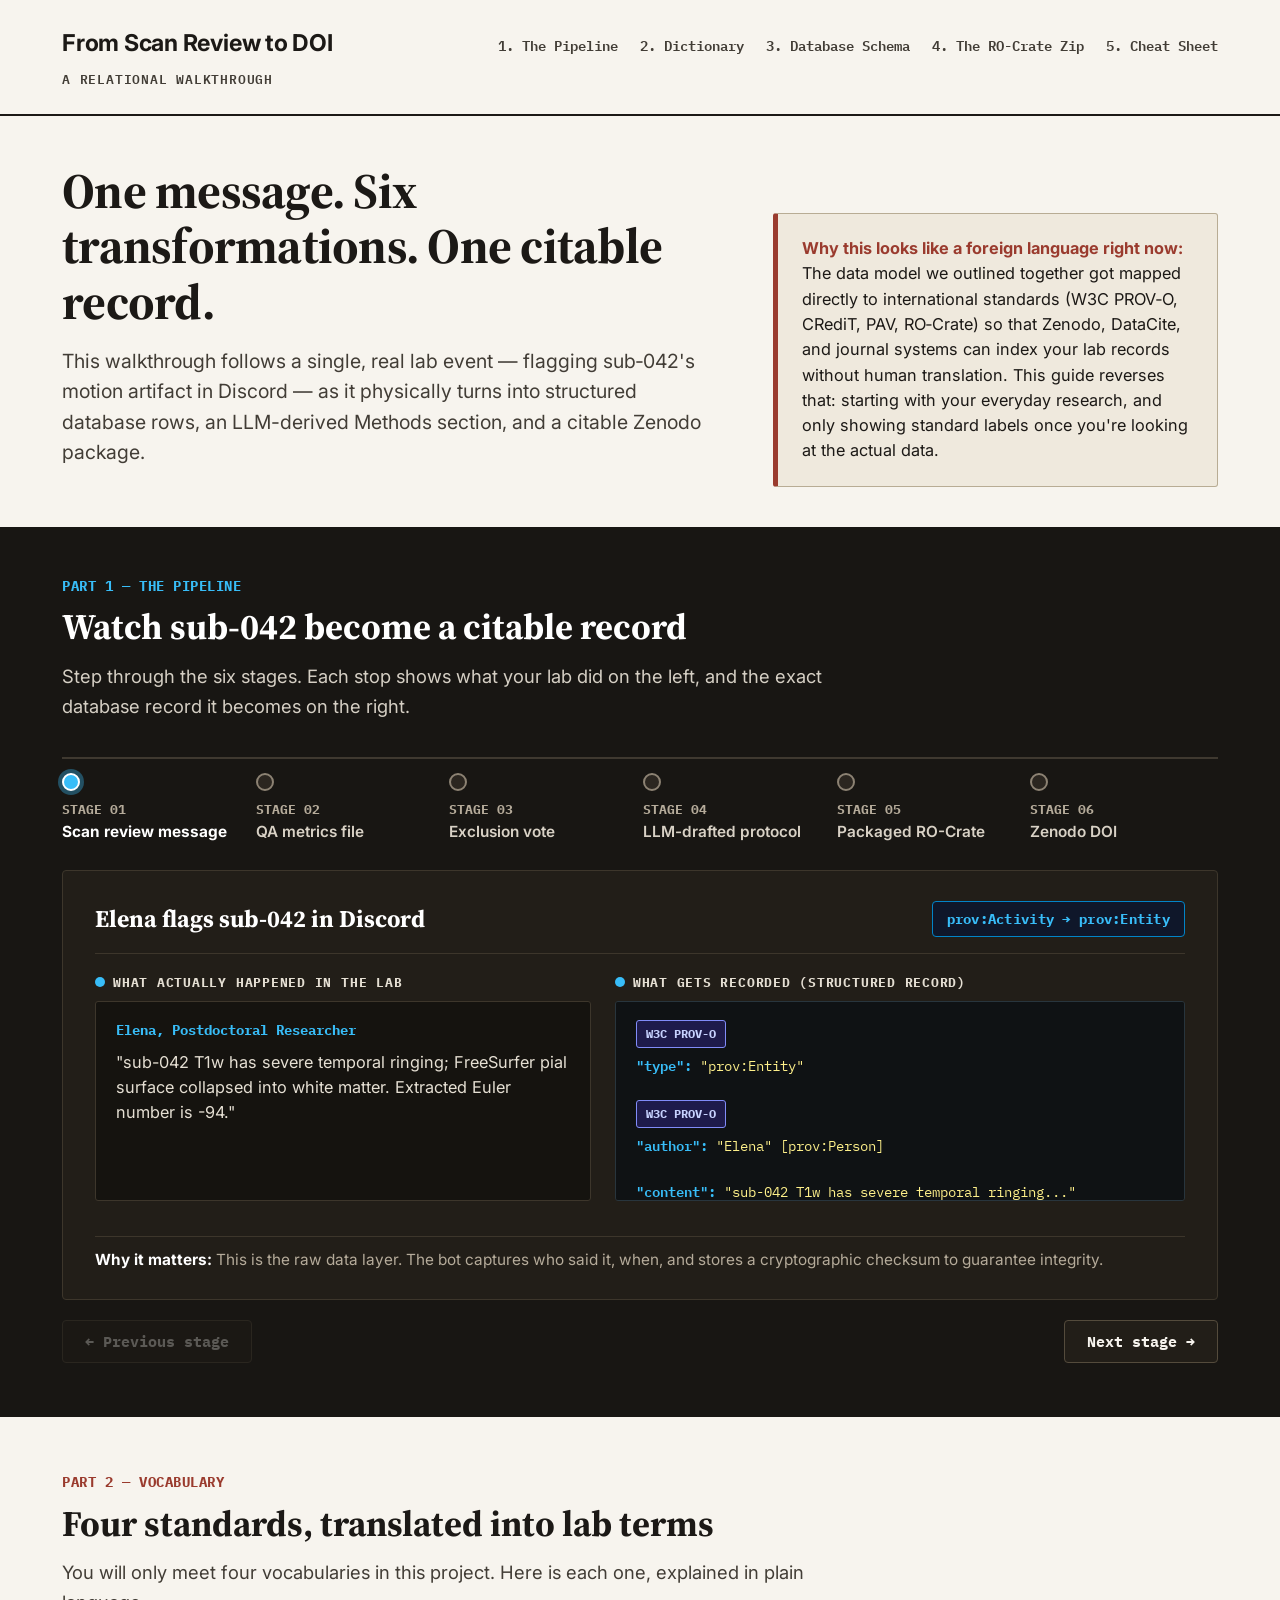
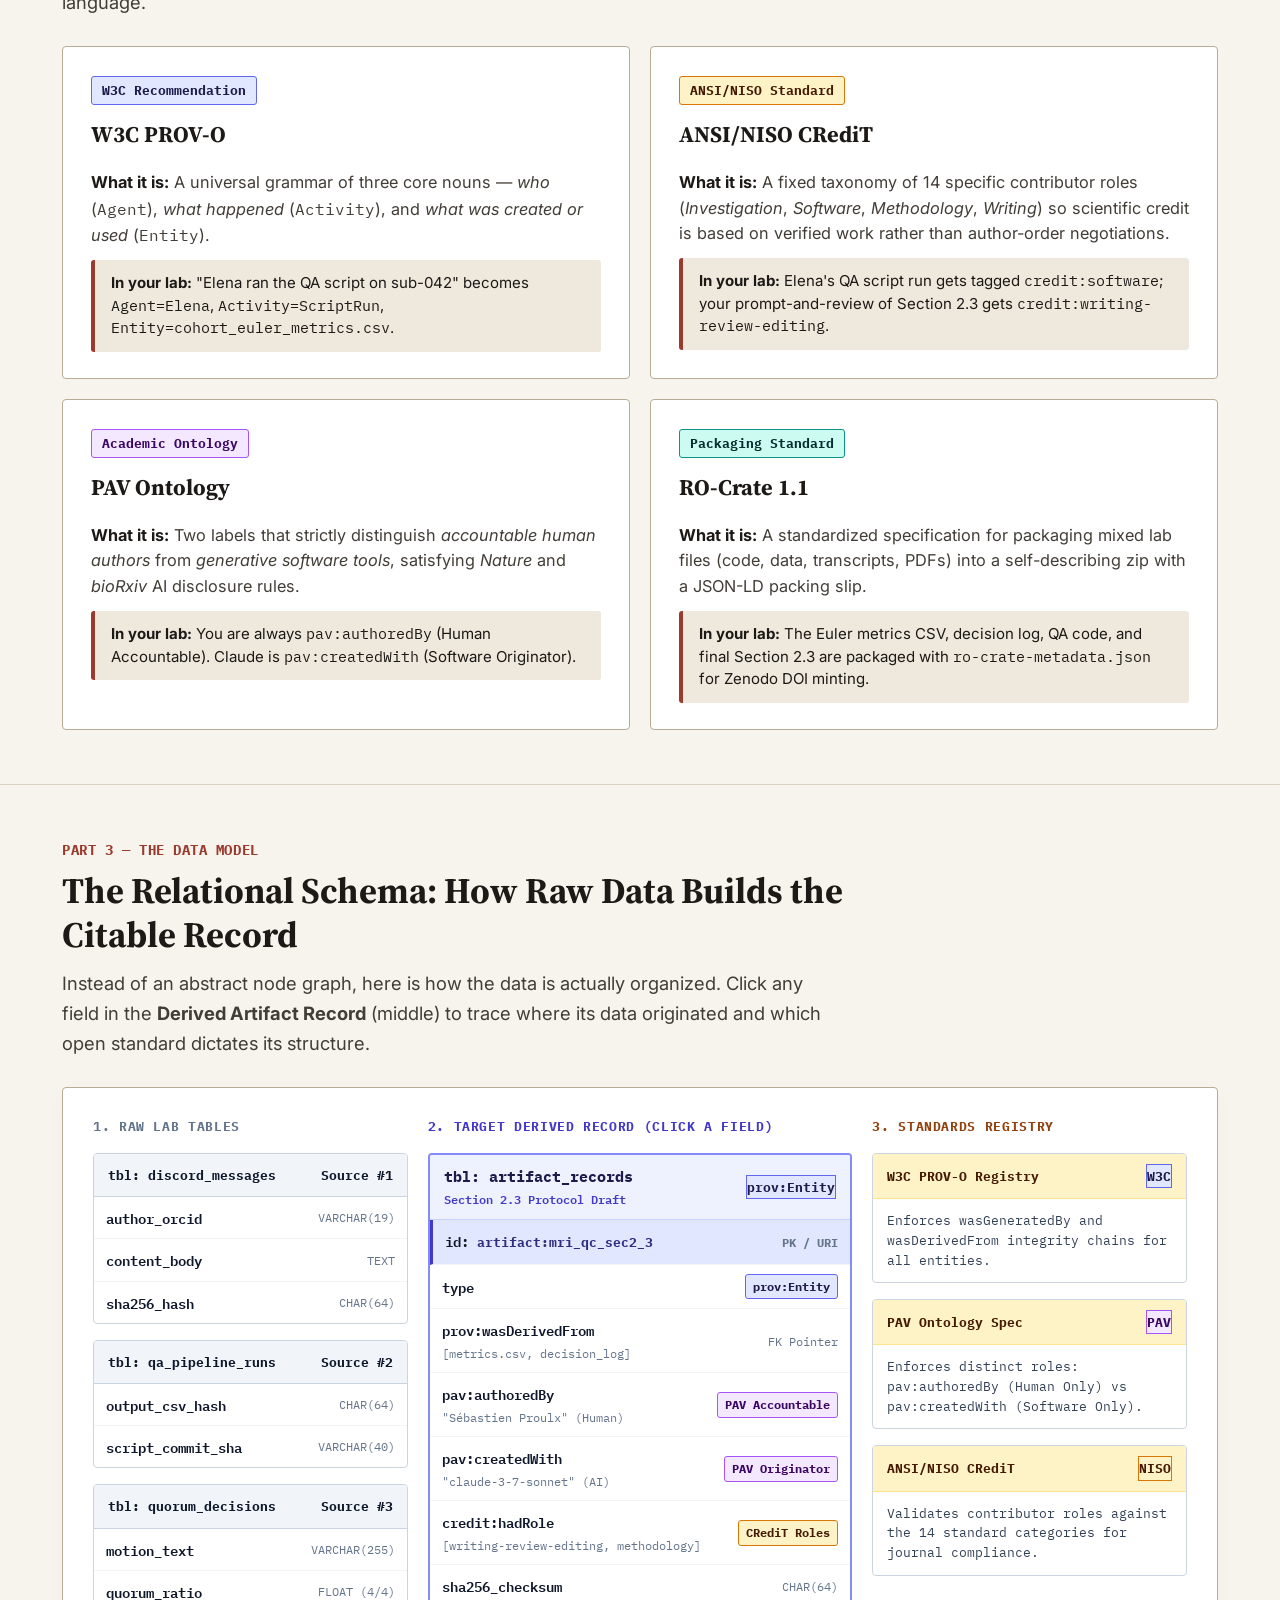
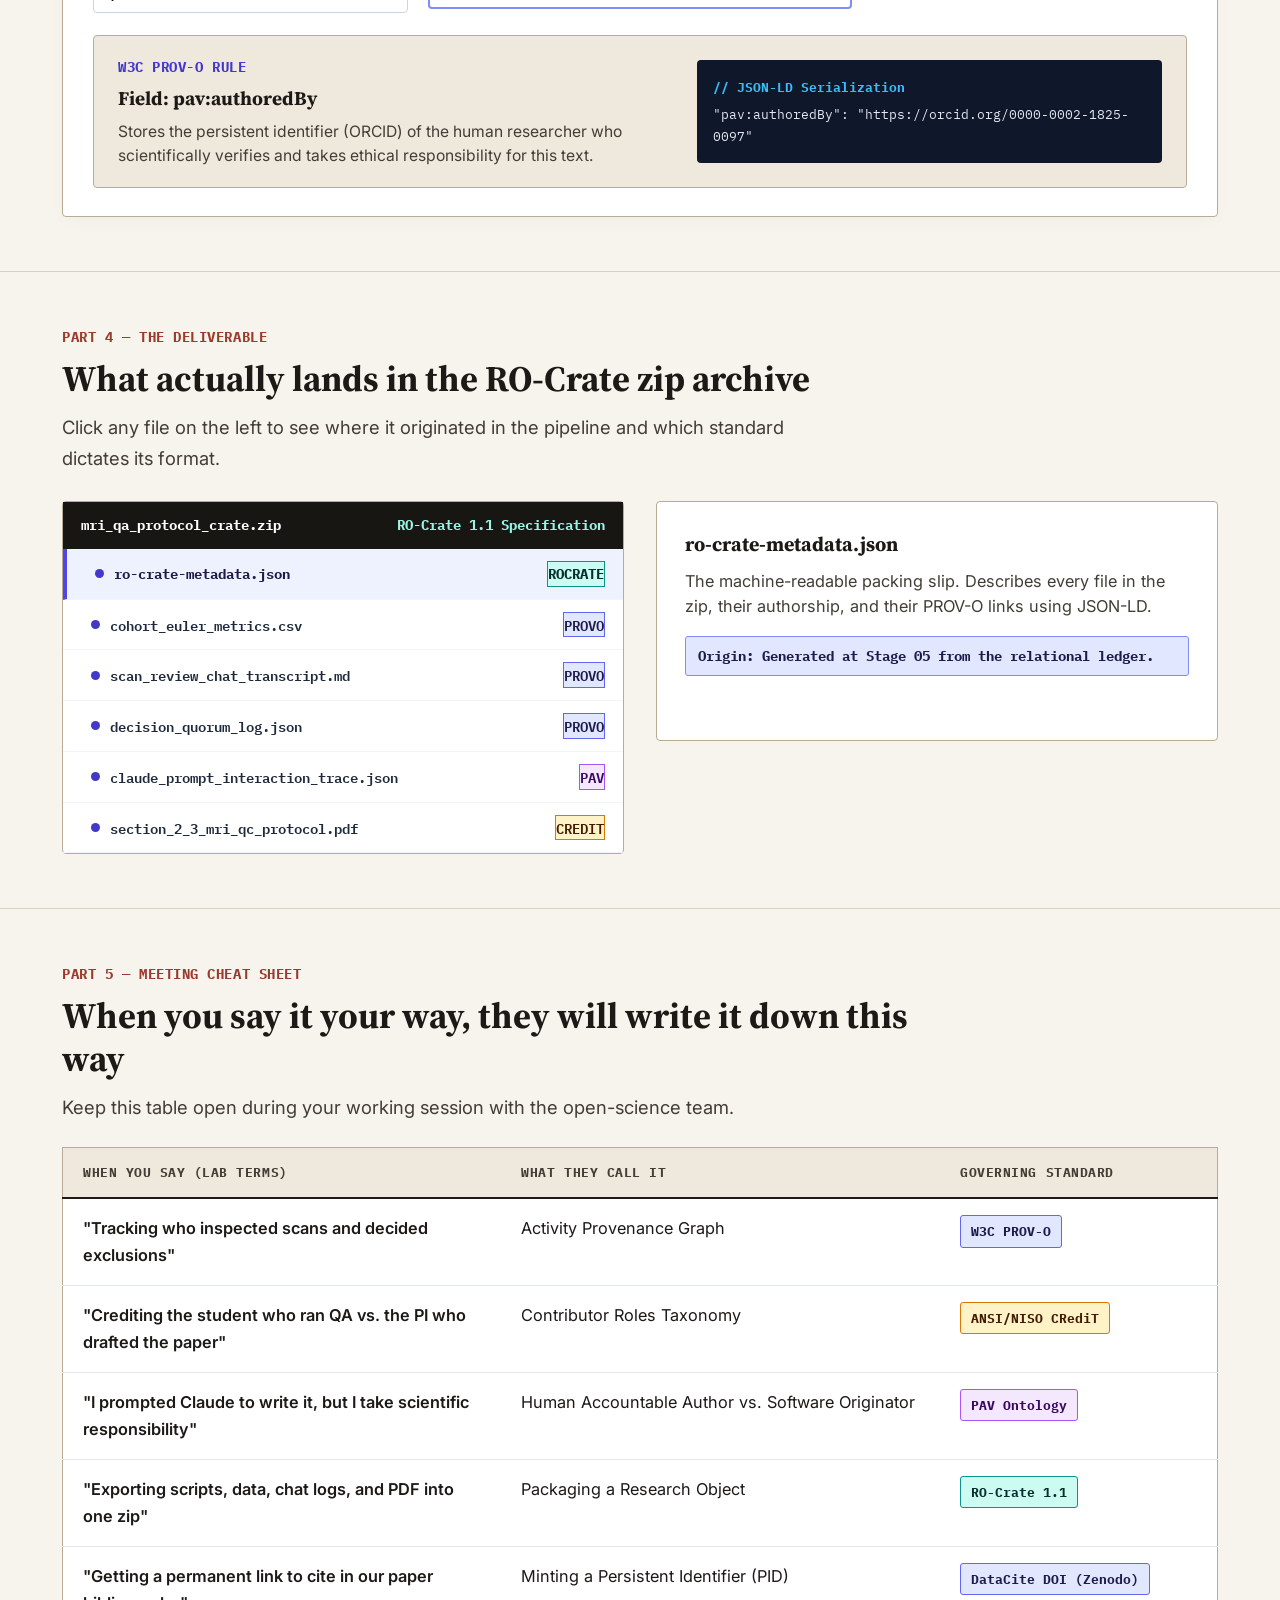
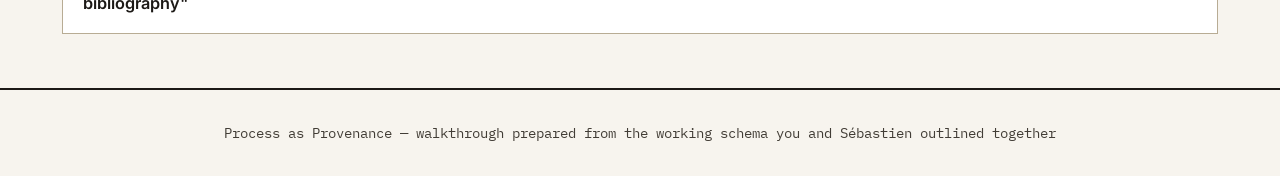
==== cheatsheet.html @ bea6b9d0 "Initial commit, review draft" ====
<!DOCTYPE html>
<html lang="en">
<head>
    <meta charset="UTF-8">
    <meta name="viewport" content="width=device-width, initial-scale=1.0">
    <title>From Scan Review to DOI — A Walkthrough for Sébastien</title>
    <link rel="preconnect" href="https://fonts.googleapis.com">
    <link rel="preconnect" href="https://fonts.gstatic.com" crossorigin>
    <link href="https://fonts.googleapis.com/css2?family=Source+Serif+4:opsz,wght@8..60,400;8..60,600;8..60,700&family=Inter:wght@400;500;600;700&family=IBM+Plex+Mono:wght@400;500;600;700&display=swap" rel="stylesheet">
    <style>
        :root{
            --paper: #f7f4ee;
            --paper-2: #efe9dd;
            --paper-card: #ffffff;
            --ink: #1c1916;
            --ink-soft: #423d36;
            --ink-muted: #5e564c;
            --line: #d9d1bf;
            --line-strong: #b8ac94;

            /* High-contrast Semantic Palette */
            --seal: #9a3b2e;

            /* Badges & Standard Chips (Light Backgrounds) */
            --provo-bg: #e0e7ff;
            --provo-text: #1e1b4b;
            --provo-border: #6366f1;

            --pav-bg: #f3e8ff;
            --pav-text: #3b0764;
            --pav-border: #a855f7;

            --credit-bg: #fef3c7;
            --credit-text: #451a03;
            --credit-border: #d97706;

            --rocrate-bg: #ccfbf1;
            --rocrate-text: #042f2e;
            --rocrate-border: #0d9488;
        }
        *{box-sizing:border-box;}
        html{scroll-behavior:smooth;}
        body{
            margin:0;
            background:var(--paper);
            color:var(--ink);
            font-family:'Inter', -apple-system, sans-serif;
            font-size:19px;
            line-height:1.65;
        }
        h1,h2,h3,h4{
            font-family:'Source Serif 4', Georgia, serif;
            font-weight:700;
            margin:0;
            color:var(--ink);
        }
        code, .mono{
            font-family:'IBM Plex Mono', monospace;
        }
        a{color:inherit;}

        /* ===== Layout Shell ===== */
        .wrap{max-width:1220px; margin:0 auto; padding:0 32px;}

        /* STATIC HEADER (Non-sticky) */
        header.masthead{
            border-bottom:2px solid var(--ink);
            padding:24px 0 20px;
            background:var(--paper);
            position:static;
        }
        .masthead-row{display:flex; align-items:baseline; justify-content:space-between; gap:20px; flex-wrap:wrap;}
        .masthead-title{font-size:1.45rem; font-weight:700; letter-spacing:-0.01em;}
        .masthead-sub{font-family:'IBM Plex Mono',monospace; font-size:0.82rem; font-weight:600; color:var(--ink-soft); text-transform:uppercase; letter-spacing:0.06em;}
        nav.toc{display:flex; gap:22px; flex-wrap:wrap; font-family:'IBM Plex Mono',monospace; font-size:0.9rem; font-weight:600;}
        nav.toc a{text-decoration:none; color:var(--ink-soft); border-bottom:2px solid transparent; padding-bottom:2px;}
        nav.toc a:hover{color:var(--seal); border-color:var(--seal);}

        section{padding:54px 0;}
        section.divider-top{border-top:1.5px solid var(--line);}

        .kicker{
            font-family:'IBM Plex Mono', monospace;
            font-size:0.86rem;
            font-weight:700;
            color:var(--seal);
            letter-spacing:0.04em;
            text-transform:uppercase;
            margin-bottom:8px;
            display:block;
        }
        h2.section-title{font-size:2.25rem; line-height:1.2; max-width:900px;}
        p.section-dek{font-size:1.15rem; color:var(--ink-soft); max-width:760px; margin-top:12px; margin-bottom:0;}

        /* ===== HERO ===== */
        .hero{padding:48px 0 40px;}
        .hero-grid{display:grid; grid-template-columns:1.2fr 0.8fr; gap:44px; align-items:end;}
        @media (max-width:960px){ .hero-grid{grid-template-columns:1fr;} }
        .hero h1{font-size:3.1rem; line-height:1.12; letter-spacing:-0.015em;}
        .hero .lede{font-size:1.22rem; color:var(--ink-soft); margin-top:16px; max-width:54ch; line-height:1.55;}
        .hero-note{
            background:var(--paper-2);
            border:1px solid var(--line-strong);
            border-left:5px solid var(--seal);
            padding:22px 24px;
            font-size:1.02rem;
            color:var(--ink);
            border-radius:3px;
            line-height:1.55;
        }
        .hero-note strong{color:var(--seal); font-weight:700;}

        /* ===== PART 1: THE PIPELINE (STABILIZED & HIGH CONTRAST) ===== */
        .strip-shell{
            background:#181613;
            color:#f7f4ee;
            padding:48px 0 54px;
        }
        .strip-shell .kicker{color:#38bdf8;} /* High contrast sky blue */
        .strip-shell h2{color:#ffffff;}
        .strip-shell p.section-dek{color:#d5cfc4;}

        .rail{
            position:relative;
            margin-top:36px;
        }
        .rail-track{
            display:grid;
            grid-template-columns:repeat(6, 1fr);
            gap:6px;
            border-top:2px solid #3f3930;
            padding-top:14px;
        }
        .stop{
            position:relative;
            z-index:1;
            padding:0 8px 0 0;
            cursor:pointer;
            background:transparent;
            border:none;
            color:inherit;
            text-align:left;
            font-family:inherit;
        }
        .stop-dot{
            width:18px; height:18px; border-radius:50%;
            background:#2b2620; border:2px solid #8c8273;
            margin-bottom:10px;
            transition:all .18s ease;
        }
        .stop.active .stop-dot{background:#38bdf8; border-color:#ffffff; box-shadow:0 0 0 4px rgba(56,189,248,0.35);}
        .stop-num{font-family:'IBM Plex Mono',monospace; font-size:0.8rem; font-weight:700; color:#b5ab9a; display:block; margin-bottom:4px;}
        .stop-label{font-size:0.96rem; font-weight:600; line-height:1.3; color:#d8d1c5;}
        .stop.active .stop-label{color:#ffffff; font-weight:700;}
        .stop:hover .stop-label{color:#ffffff;}

        /* STABLE STAGE PANEL: Fixed Min-Height to stop layout jump */
        .stage-panel{
            margin-top:28px;
            background:#221e18;
            border:1.5px solid #3d362b;
            border-radius:4px;
            padding:28px 32px;
            display:none;
            min-height:430px;
            flex-direction:column;
            justify-content:space-between;
        }
        .stage-panel.active{display:flex;}

        .stage-head{display:flex; justify-content:space-between; align-items:center; gap:16px; flex-wrap:wrap; margin-bottom:18px; padding-bottom:14px; border-bottom:1px solid #3d362b;}
        .stage-head h3{color:#ffffff; font-size:1.5rem; margin:0;}

        /* High-Contrast Badge in Stage Header (No Red on Pink) */
        .stage-badge{
            font-family:'IBM Plex Mono',monospace; font-size:0.86rem; font-weight:700;
            padding:6px 14px; border-radius:4px; white-space:nowrap;
            background:#0f172a; color:#38bdf8; border:1.5px solid #0284c7;
            letter-spacing:0.02em;
        }

        .stage-body{
            display:grid;
            grid-template-columns:1fr 1.15fr;
            gap:24px;
            flex-grow:1;
        }
        @media (max-width:860px){ .stage-body{grid-template-columns:1fr;} }

        .stage-col-label{
            font-family:'IBM Plex Mono',monospace; font-size:0.8rem; font-weight:700; text-transform:uppercase; letter-spacing:0.06em;
            color:#e5dfd3; margin-bottom:8px; display:flex; align-items:center; gap:8px;
        }
        .stage-col-label .sw{width:10px;height:10px;border-radius:50%;}

        .before-box{
            background:#15130f; border:1px solid #3d362b; border-radius:3px; padding:18px 20px;
            color:#e5dfd3; font-size:1.02rem; line-height:1.55; height:200px; overflow-y:auto;
        }
        /* High contrast author label */
        .before-box .who{font-family:'IBM Plex Mono',monospace; font-size:0.88rem; font-weight:700; color:#38bdf8; display:block; margin-bottom:8px;}

        .after-box{
            background:#0f1214; border:1px solid #28353d; border-radius:3px; padding:18px 20px;
            font-family:'IBM Plex Mono',monospace; font-size:0.88rem; color:#e0f2fe; line-height:1.6;
            height:200px; overflow-y:auto;
        }
        .after-box .field-key{color:#38bdf8; font-weight:600;}
        .after-box .field-val{color:#fef08a;}

        /* High Contrast Standard Tags inside Dark Stage Box */
        .std-tag{
            display:inline-block; margin-bottom:6px;
            font-size:0.78rem; font-weight:700; padding:3px 9px; border-radius:3px;
        }
        .tag-provo{background:#1e1b4b; color:#c7d2fe; border:1.5px solid #818cf8;}
        .tag-pav{background:#3b0764; color:#f3e8ff; border:1.5px solid #c084fc;}
        .tag-credit{background:#451a03; color:#fef3c7; border:1.5px solid #f59e0b;}
        .tag-rocrate{background:#042f2e; color:#ccfbf1; border:1.5px solid #2dd4bf;}

        .stage-footnote{
            margin-top:14px; font-size:0.96rem; color:#b5ab9a; border-top:1px solid #3d362b; padding-top:12px; line-height:1.45;
        }
        .stage-footnote strong{color:#ffffff;}

        .stage-controls{display:flex; justify-content:space-between; margin-top:20px;}
        .nav-btn{
            font-family:'IBM Plex Mono',monospace; font-size:0.92rem; font-weight:700; background:#221e18; border:1.5px solid #544b3c; color:#f7f4ee;
            padding:11px 22px; border-radius:4px; cursor:pointer; transition:all .15s ease;
        }
        .nav-btn:hover{border-color:#38bdf8; color:#ffffff; background:#2c261e;}
        .nav-btn:disabled{opacity:0.3; cursor:not-allowed;}

        /* ===== PART 2: VOCABULARY CARDS ===== */
        .dict-grid{display:grid; grid-template-columns:repeat(2, 1fr); gap:20px; margin-top:28px;}
        @media (max-width:820px){ .dict-grid{grid-template-columns:1fr;} }
        .dict-card{
            background:var(--paper-card); border:1.5px solid var(--line-strong); padding:26px 28px; border-radius:4px;
        }
        .dict-card .card-badge{
            display:inline-block; font-family:'IBM Plex Mono',monospace; font-size:0.8rem; font-weight:700;
            padding:3px 10px; border-radius:3px; margin-bottom:12px;
        }
        .dict-card .term{font-size:1.4rem; margin-bottom:8px; color:var(--ink);}
        .dict-card .analogy{font-size:1.02rem; color:var(--ink-soft); margin-bottom:10px; line-height:1.55;}
        .dict-card .analogy strong{color:var(--ink);}
        .dict-card .lab-example{
            background:var(--paper-2); padding:12px 16px; border-radius:3px; font-size:0.94rem; color:var(--ink);
            border-left:4px solid var(--seal); margin-top:12px; line-height:1.5;
        }

        /* ===== PART 3: RELATIONAL DATABASE SCHEMA STUDIO ===== */
        .schema-studio{
            background:var(--paper-card); border:1.5px solid var(--line-strong); border-radius:4px;
            padding:28px 30px; margin-top:28px; box-shadow:0 4px 20px -4px rgba(0,0,0,0.04);
        }
        .schema-grid{
            display:grid; grid-template-columns:1fr 1.35fr 1fr; gap:20px; align-items:start;
        }
        @media (max-width:960px){ .schema-grid{grid-template-columns:1fr;} }

        .schema-table{
            background:#ffffff; border:1.5px solid #cbd5e1; border-radius:4px; overflow:hidden;
            font-family:'IBM Plex Mono', monospace; font-size:0.88rem;
        }
        .schema-table-head{
            padding:10px 14px; font-weight:700; display:flex; justify-content:space-between; align-items:center;
            border-bottom:1.5px solid #cbd5e1; font-size:0.84rem;
        }
        .schema-table-head.head-source{ background:#f1f5f9; color:#0f172a; }
        .schema-table-head.head-target{ background:#eef2ff; color:#1e1b4b; border-color:#c7d2fe; }
        .schema-table-head.head-registry{ background:#fef3c7; color:#451a03; border-color:#fde68a; }

        .schema-row{
            padding:9px 12px; border-bottom:1px solid #f1f5f9; display:flex; justify-content:space-between; align-items:center;
            transition:background .15s ease; cursor:pointer;
        }
        .schema-row:last-child{border-bottom:none;}
        .schema-row:hover{background:#f8fafc;}
        .schema-row.active-field{background:#e0e7ff; font-weight:700; border-left:3px solid #4338ca;}
        .schema-row .col-name{color:#0f172a; font-weight:600;}
        .schema-row .col-type{color:#64748b; font-size:0.78rem;}
        .schema-row .badge-pill{
            font-size:0.75rem; font-weight:700; padding:2px 7px; border-radius:3px;
        }

        /* Stabilized Field Inspector */
        .field-inspector{
            margin-top:22px; padding:20px 24px; background:var(--paper-2); border:1.5px solid var(--line-strong);
            border-radius:4px; display:grid; grid-template-columns:1.2fr 1fr; gap:20px; align-items:center;
            min-height:150px;
        }
        @media (max-width:800px){ .field-inspector{grid-template-columns:1fr;} }
        .inspector-title{font-size:1.2rem; font-family:'Source Serif 4',serif; font-weight:700; margin-bottom:6px;}
        .inspector-desc{font-size:0.98rem; color:var(--ink-soft); margin:0; line-height:1.5;}

        /* ===== PART 4: FILE TREE / ZIP ===== */
        .zip-shell{
            display:grid; grid-template-columns:1fr 1fr; gap:32px; margin-top:28px; align-items:start;
        }
        @media (max-width:860px){ .zip-shell{grid-template-columns:1fr;} }
        .filetree{
            background:#ffffff; border:1.5px solid var(--line-strong); font-family:'IBM Plex Mono',monospace; font-size:0.9rem; border-radius:4px;
        }
        .filetree .tree-head{
            background:#181613; color:#ffffff; padding:12px 18px; font-size:0.86rem; font-weight:700; display:flex; justify-content:space-between;
        }
        .tree-row{
            padding:12px 18px 12px 28px; border-bottom:1px solid #f1f5f9; display:flex; align-items:center; justify-content:space-between;
            cursor:pointer; position:relative; font-weight:600; color:#1e293b; font-size:0.9rem;
        }
        .tree-row:hover{background:var(--paper-2);}
        .tree-row.selected{background:#eef2ff; color:#1e1b4b; font-weight:700; border-left:4px solid #4f46e5;}
        .tree-row .dot{width:9px; height:9px; border-radius:50%; flex-shrink:0; margin-right:10px;}

        .tree-detail{
            background:#ffffff; border:1.5px solid var(--line-strong); padding:26px 28px; border-radius:4px; min-height:240px;
        }
        .tree-detail h4{font-size:1.25rem; margin-bottom:8px; color:var(--ink);}
        .tree-detail p{color:var(--ink-soft); font-size:1.02rem; margin:0 0 16px; line-height:1.55;}
        .tree-detail .std-line{
            font-family:'IBM Plex Mono',monospace; font-size:0.86rem; font-weight:700; color:#1e1b4b; background:#e0e7ff;
            padding:8px 12px; border-radius:3px; border:1px solid #818cf8;
        }

        /* ===== PART 5: CHEAT SHEET TABLE ===== */
        .xtable{width:100%; border-collapse:collapse; margin-top:24px; font-size:1.02rem; background:#ffffff; border:1.5px solid var(--line-strong); border-radius:4px;}
        .xtable th{
            text-align:left; font-family:'IBM Plex Mono',monospace; font-size:0.82rem; font-weight:700; text-transform:uppercase;
            letter-spacing:0.04em; color:var(--ink-soft); padding:14px 20px; border-bottom:2px solid var(--ink); background:var(--paper-2);
        }
        .xtable td{padding:16px 20px; border-bottom:1px solid #e2e8f0; vertical-align:top;}
        .xtable tr:last-child td{border-bottom:none;}
        .xtable tr:hover td{background:#f8fafc;}
        .xtable .lab-say{font-weight:600; color:var(--ink);}

        /* Standard Chips */
        .std-chip{
            font-family:'IBM Plex Mono',monospace; font-size:0.84rem; font-weight:700; padding:4px 10px; border-radius:3px; display:inline-block;
        }
        .chip-provo{background:var(--provo-bg); color:var(--provo-text); border:1.5px solid var(--provo-border);}
        .chip-pav{background:var(--pav-bg); color:var(--pav-text); border:1.5px solid var(--pav-border);}
        .chip-credit{background:var(--credit-bg); color:var(--credit-text); border:1.5px solid var(--credit-border);}
        .chip-rocrate{background:var(--rocrate-bg); color:var(--rocrate-text); border:1.5px solid var(--rocrate-border);}

        footer{border-top:2px solid var(--ink); padding:32px 0; font-family:'IBM Plex Mono',monospace; font-size:0.86rem; color:var(--ink-soft); text-align:center;}
    </style>
</head>
<body>

<!-- STATIC (NON-STICKY) HEADER -->
<header class="masthead">
    <div class="wrap masthead-row">
        <div>
            <div class="masthead-title">From Scan Review to DOI</div>
            <span class="masthead-sub">A relational walkthrough</span>
        </div>
        <nav class="toc">
            <a href="#strip">1. The Pipeline</a>
            <a href="#dictionary">2. Dictionary</a>
            <a href="#schema">3. Database Schema</a>
            <a href="#zip">4. The RO-Crate Zip</a>
            <a href="#cheatsheet">5. Cheat Sheet</a>
        </nav>
    </div>
</header>

<main>

    <!-- ============================== HERO ============================== -->
    <section class="hero">
        <div class="wrap hero-grid">
            <div>
                <h1>One message. Six transformations. One citable record.</h1>
                <p class="lede">
                    This walkthrough follows a single, real lab event — flagging sub‑042's motion artifact in Discord — as it physically turns into structured database rows, an LLM-derived Methods section, and a citable Zenodo package.
                </p>
            </div>
            <div class="hero-note">
                <strong>Why this looks like a foreign language right now:</strong> The data model we outlined together got mapped directly to international standards (W3C PROV‑O, CRediT, PAV, RO‑Crate) so that Zenodo, DataCite, and journal systems can index your lab records without human translation. This guide reverses that: starting with your everyday research, and only showing standard labels once you're looking at the actual data.
            </div>
        </div>
    </section>

    <!-- ============================== PART 1: THE PIPELINE ============================== -->
    <section class="strip-shell" id="strip">
        <div class="wrap">
            <span class="kicker">Part 1 — The Pipeline</span>
            <h2 class="section-title">Watch sub-042 become a citable record</h2>
            <p class="section-dek">
                Step through the six stages. Each stop shows what your lab did on the left, and the exact database record it becomes on the right.
            </p>

            <div class="rail">
                <div class="rail-track" id="railTrack"></div>
            </div>

            <!-- STABILIZED STAGE PANELS -->
            <div id="stagePanels"></div>

            <div class="stage-controls">
                <button class="nav-btn" id="prevBtn">&larr; Previous stage</button>
                <button class="nav-btn" id="nextBtn">Next stage &rarr;</button>
            </div>
        </div>
    </section>

    <!-- ============================== PART 2: VOCABULARY ============================== -->
    <section id="dictionary">
        <div class="wrap">
            <span class="kicker">Part 2 — Vocabulary</span>
            <h2 class="section-title">Four standards, translated into lab terms</h2>
            <p class="section-dek">You will only meet four vocabularies in this project. Here is each one, explained in plain language.</p>

            <div class="dict-grid">

                <!-- PROV-O -->
                <div class="dict-card">
                    <span class="card-badge chip-provo">W3C Recommendation</span>
                    <h3 class="term">W3C PROV-O</h3>
                    <p class="analogy"><strong>What it is:</strong> A universal grammar of three core nouns — <em>who</em> (<code class="mono">Agent</code>), <em>what happened</em> (<code class="mono">Activity</code>), and <em>what was created or used</em> (<code class="mono">Entity</code>).</p>
                    <div class="lab-example">
                        <strong>In your lab:</strong> "Elena ran the QA script on sub-042" becomes <span class="mono">Agent=Elena</span>, <span class="mono">Activity=ScriptRun</span>, <span class="mono">Entity=cohort_euler_metrics.csv</span>.
                    </div>
                </div>

                <!-- CRediT -->
                <div class="dict-card">
                    <span class="card-badge chip-credit">ANSI/NISO Standard</span>
                    <h3 class="term">ANSI/NISO CRediT</h3>
                    <p class="analogy"><strong>What it is:</strong> A fixed taxonomy of 14 specific contributor roles (<em>Investigation</em>, <em>Software</em>, <em>Methodology</em>, <em>Writing</em>) so scientific credit is based on verified work rather than author-order negotiations.</p>
                    <div class="lab-example">
                        <strong>In your lab:</strong> Elena's QA script run gets tagged <code class="mono">credit:software</code>; your prompt-and-review of Section 2.3 gets <code class="mono">credit:writing-review-editing</code>.
                    </div>
                </div>

                <!-- PAV -->
                <div class="dict-card">
                    <span class="card-badge chip-pav">Academic Ontology</span>
                    <h3 class="term">PAV Ontology</h3>
                    <p class="analogy"><strong>What it is:</strong> Two labels that strictly distinguish <em>accountable human authors</em> from <em>generative software tools</em>, satisfying <em>Nature</em> and <em>bioRxiv</em> AI disclosure rules.</p>
                    <div class="lab-example">
                        <strong>In your lab:</strong> You are always <code class="mono">pav:authoredBy</code> (Human Accountable). Claude is <code class="mono">pav:createdWith</code> (Software Originator).
                    </div>
                </div>

                <!-- RO-Crate -->
                <div class="dict-card">
                    <span class="card-badge chip-rocrate">Packaging Standard</span>
                    <h3 class="term">RO-Crate 1.1</h3>
                    <p class="analogy"><strong>What it is:</strong> A standardized specification for packaging mixed lab files (code, data, transcripts, PDFs) into a self-describing zip with a JSON-LD packing slip.</p>
                    <div class="lab-example">
                        <strong>In your lab:</strong> The Euler metrics CSV, decision log, QA code, and final Section 2.3 are packaged with <code class="mono">ro-crate-metadata.json</code> for Zenodo DOI minting.
                    </div>
                </div>

            </div>
        </div>
    </section>

    <!-- ============================== PART 3: RELATIONAL DATABASE SCHEMA STUDIO ============================== -->
    <section class="divider-top" id="schema">
        <div class="wrap">
            <span class="kicker">Part 3 — The Data Model</span>
            <h2 class="section-title">The Relational Schema: How Raw Data Builds the Citable Record</h2>
            <p class="section-dek">
                Instead of an abstract node graph, here is how the data is actually organized. Click any field in the <strong>Derived Artifact Record</strong> (middle) to trace where its data originated and which open standard dictates its structure.
            </p>

            <div class="schema-studio">
                <div class="schema-grid">

                    <!-- Column 1: Source Lab Tables -->
                    <div style="display:flex; flex-direction:column; gap:16px;">
                        <div style="font-family:'IBM Plex Mono',monospace; font-size:0.8rem; font-weight:700; color:#64748b; text-transform:uppercase; letter-spacing:0.05em;">
                            1. Raw Lab Tables
                        </div>

                        <!-- Table 1: chat_messages -->
                        <div class="schema-table" id="table-chat">
                            <div class="schema-table-head head-source">
                                <span>tbl: discord_messages</span>
                                <span class="mono text-xs text-slate-500">Source #1</span>
                            </div>
                            <div class="schema-row" onclick="inspectField('msg_author')">
                                <span class="col-name">author_orcid</span>
                                <span class="col-type">VARCHAR(19)</span>
                            </div>
                            <div class="schema-row" onclick="inspectField('msg_content')">
                                <span class="col-name">content_body</span>
                                <span class="col-type">TEXT</span>
                            </div>
                            <div class="schema-row" onclick="inspectField('msg_sha')">
                                <span class="col-name">sha256_hash</span>
                                <span class="col-type">CHAR(64)</span>
                            </div>
                        </div>

                        <!-- Table 2: qa_pipeline_runs -->
                        <div class="schema-table" id="table-qa">
                            <div class="schema-table-head head-source">
                                <span>tbl: qa_pipeline_runs</span>
                                <span class="mono text-xs text-slate-500">Source #2</span>
                            </div>
                            <div class="schema-row" onclick="inspectField('qa_csv')">
                                <span class="col-name">output_csv_hash</span>
                                <span class="col-type">CHAR(64)</span>
                            </div>
                            <div class="schema-row" onclick="inspectField('qa_script')">
                                <span class="col-name">script_commit_sha</span>
                                <span class="col-type">VARCHAR(40)</span>
                            </div>
                        </div>

                        <!-- Table 3: decisions -->
                        <div class="schema-table" id="table-decision">
                            <div class="schema-table-head head-source">
                                <span>tbl: quorum_decisions</span>
                                <span class="mono text-xs text-slate-500">Source #3</span>
                            </div>
                            <div class="schema-row" onclick="inspectField('dec_motion')">
                                <span class="col-name">motion_text</span>
                                <span class="col-type">VARCHAR(255)</span>
                            </div>
                            <div class="schema-row" onclick="inspectField('dec_vote')">
                                <span class="col-name">quorum_ratio</span>
                                <span class="col-type">FLOAT (4/4)</span>
                            </div>
                        </div>
                    </div>

                    <!-- Column 2: The Core Derived Artifact Record -->
                    <div>
                        <div style="font-family:'IBM Plex Mono',monospace; font-size:0.8rem; font-weight:700; color:#4338ca; text-transform:uppercase; letter-spacing:0.05em; margin-bottom:16px;">
                            2. Target Derived Record (Click a field)
                        </div>

                        <div class="schema-table" style="border:2px solid #818cf8;">
                            <div class="schema-table-head head-target">
                                <div>
                                    <span style="font-weight:700; font-size:0.92rem;">tbl: artifact_records</span>
                                    <div style="font-size:0.76rem; font-weight:600; color:#4338ca;">Section 2.3 Protocol Draft</div>
                                </div>
                                <span class="badge-pill chip-provo">prov:Entity</span>
                            </div>

                            <div class="schema-row active-field" id="row-id" onclick="inspectField('art_id')">
                                <div>
                                    <span class="col-name">id:</span>
                                    <span class="mono" style="color:#312e81; font-size:0.8rem;">artifact:mri_qc_sec2_3</span>
                                </div>
                                <span class="col-type">PK / URI</span>
                            </div>

                            <div class="schema-row" id="row-type" onclick="inspectField('art_type')">
                                <span class="col-name">type</span>
                                <span class="badge-pill chip-provo">prov:Entity</span>
                            </div>

                            <div class="schema-row" id="row-derived" onclick="inspectField('art_derived')">
                                <div>
                                    <span class="col-name">prov:wasDerivedFrom</span>
                                    <div style="font-size:0.75rem; color:#64748b;">[metrics.csv, decision_log]</div>
                                </div>
                                <span class="col-type">FK Pointer</span>
                            </div>

                            <div class="schema-row" id="row-author" onclick="inspectField('art_author')">
                                <div>
                                    <span class="col-name">pav:authoredBy</span>
                                    <div style="font-size:0.75rem; color:#64748b;">"Sébastien Proulx" (Human)</div>
                                </div>
                                <span class="badge-pill chip-pav">PAV Accountable</span>
                            </div>

                            <div class="schema-row" id="row-originator" onclick="inspectField('art_originator')">
                                <div>
                                    <span class="col-name">pav:createdWith</span>
                                    <div style="font-size:0.75rem; color:#64748b;">"claude-3-7-sonnet" (AI)</div>
                                </div>
                                <span class="badge-pill chip-pav">PAV Originator</span>
                            </div>

                            <div class="schema-row" id="row-credit" onclick="inspectField('art_credit')">
                                <div>
                                    <span class="col-name">credit:hadRole</span>
                                    <div style="font-size:0.75rem; color:#64748b;">[writing-review-editing, methodology]</div>
                                </div>
                                <span class="badge-pill chip-credit">CRediT Roles</span>
                            </div>

                            <div class="schema-row" id="row-sha" onclick="inspectField('art_sha')">
                                <span class="col-name">sha256_checksum</span>
                                <span class="col-type">CHAR(64)</span>
                            </div>
                        </div>
                    </div>

                    <!-- Column 3: Standards Registry -->
                    <div style="display:flex; flex-direction:column; gap:16px;">
                        <div style="font-family:'IBM Plex Mono',monospace; font-size:0.8rem; font-weight:700; color:#92400e; text-transform:uppercase; letter-spacing:0.05em;">
                            3. Standards Registry
                        </div>

                        <!-- Standard: W3C PROV-O -->
                        <div class="schema-table">
                            <div class="schema-table-head head-registry">
                                <span>W3C PROV-O Registry</span>
                                <span class="badge-pill chip-provo">W3C</span>
                            </div>
                            <div style="padding:12px 14px; font-size:0.82rem; color:#334155; line-height:1.5;">
                                Enforces <code class="mono">wasGeneratedBy</code> and <code class="mono">wasDerivedFrom</code> integrity chains for all entities.
                            </div>
                        </div>

                        <!-- Standard: PAV Ontology -->
                        <div class="schema-table">
                            <div class="schema-table-head head-registry">
                                <span>PAV Ontology Spec</span>
                                <span class="badge-pill chip-pav">PAV</span>
                            </div>
                            <div style="padding:12px 14px; font-size:0.82rem; color:#334155; line-height:1.5;">
                                Enforces distinct roles: <code class="mono">pav:authoredBy</code> (Human Only) vs <code class="mono">pav:createdWith</code> (Software Only).
                            </div>
                        </div>

                        <!-- Standard: NISO CRediT -->
                        <div class="schema-table">
                            <div class="schema-table-head head-registry">
                                <span>ANSI/NISO CRediT</span>
                                <span class="badge-pill chip-credit">NISO</span>
                            </div>
                            <div style="padding:12px 14px; font-size:0.82rem; color:#334155; line-height:1.5;">
                                Validates contributor roles against the 14 standard categories for journal compliance.
                            </div>
                        </div>
                    </div>

                </div>

                <!-- Stabilized Field Inspector Card -->
                <div class="field-inspector" id="fieldInspectorBox">
                    <div>
                        <span class="kicker" id="inspStandard" style="margin-bottom:4px; color:#4338ca;">W3C PROV-O Rule</span>
                        <div class="inspector-title" id="inspTitle">Field: pav:authoredBy</div>
                        <p class="inspector-desc" id="inspDesc">
                            Stores the persistent identifier (ORCID) of the human researcher who scientifically verifies and takes ethical responsibility for this text.
                        </p>
                    </div>
                    <div style="background:#0f172a; padding:16px; border-radius:4px; font-family:'IBM Plex Mono',monospace; font-size:0.84rem; color:#e2e8f0; overflow-x:auto;">
                        <div style="color:#38bdf8; font-weight:700; margin-bottom:4px;">// JSON-LD Serialization</div>
                        <div id="inspJson">"pav:authoredBy": "https://orcid.org/0000-0002-1825-0097"</div>
                    </div>
                </div>

            </div>
        </div>
    </section>

    <!-- ============================== PART 4: THE ZIP DELIVERABLE ============================== -->
    <section class="divider-top" id="zip">
        <div class="wrap">
            <span class="kicker">Part 4 — The Deliverable</span>
            <h2 class="section-title">What actually lands in the RO-Crate zip archive</h2>
            <p class="section-dek">Click any file on the left to see where it originated in the pipeline and which standard dictates its format.</p>

            <div class="zip-shell">
                <div class="filetree">
                    <div class="tree-head">
                        <span>mri_qa_protocol_crate.zip</span>
                        <span style="color:#99f6e4;">RO-Crate 1.1 Specification</span>
                    </div>
                    <div id="treeRows"></div>
                </div>
                <div class="tree-detail" id="treeDetail">
                    <p style="color:var(--ink-soft);">Click a file on the left to inspect its provenance story.</p>
                </div>
            </div>
        </div>
    </section>

    <!-- ============================== PART 5: MEETING CHEAT SHEET ============================== -->
    <section class="divider-top" id="cheatsheet">
        <div class="wrap">
            <span class="kicker">Part 5 — Meeting Cheat Sheet</span>
            <h2 class="section-title">When you say it your way, they will write it down this way</h2>
            <p class="section-dek">Keep this table open during your working session with the open-science team.</p>

            <table class="xtable">
                <thead>
                <tr>
                    <th style="width:38%;">When you say (Lab Terms)</th>
                    <th style="width:38%;">What they call it</th>
                    <th style="width:24%;">Governing Standard</th>
                </tr>
                </thead>
                <tbody id="cheatBody"></tbody>
            </table>
        </div>
    </section>

</main>

<footer>
    Process as Provenance — walkthrough prepared from the working schema you and Sébastien outlined together
</footer>

<script>
    /* ============================================================
       DATA: PIPELINE STAGES
    ============================================================ */
    const stages = [
        {
            num: "01",
            label: "Scan review message",
            badge: "prov:Activity → prov:Entity",
            title: "Elena flags sub-042 in Discord",
            who: "Elena, Postdoctoral Researcher",
            before: `"sub-042 T1w has severe temporal ringing; FreeSurfer pial surface collapsed into white matter. Extracted Euler number is -94."`,
            after: [
                { k: "type", v: '"prov:Entity"', tag:'provo', tip:"PROV-O: Every message becomes an Entity — an addressable digital object." },
                { k: "author", v: '"Elena" [prov:Person]', tag:'provo', tip:"PROV-O requires a verified human Agent behind every communicative Entity." },
                { k: "content", v: '"sub-042 T1w has severe temporal ringing..."', tag:null },
                { k: "timestamp", v: '"2026-08-14T09:15:00Z"', tag:null },
                { k: "sourcePermalink", v: '"discord.com/channels/1098/..."', tag:null },
            ],
            footnote: "This is the raw data layer. The bot captures who said it, when, and stores a cryptographic checksum to guarantee integrity."
        },
        {
            num: "02",
            label: "QA metrics file",
            badge: "prov:wasGeneratedBy · credit:software",
            title: "The Euler/SNR script produces a CSV",
            who: "extract_euler_snr.py, run by Elena",
            before: `Elena runs the QA script on the compute cluster. It outputs cohort_euler_metrics.csv — sub-042 shows Euler number -94, SNR 9.8.`,
            after: [
                { k: "id", v: '"entity:cohort_euler_metrics_csv"', tag:null },
                { k: "type", v: '"prov:Entity"', tag:'provo', tip:"The generated CSV is modeled as an Entity." },
                { k: "wasGeneratedBy", v: '"activity:extract_euler_snr_run"', tag:'provo', tip:"PROV-O: Links the CSV back to the exact code execution activity." },
                { k: "sha256", v: '"4a8f9b1c78e34a09..."', tag:null },
                { k: "creditRole", v: '"credit:software"', tag:'credit', tip:"CRediT: Tags Elena's contribution as software development / execution." },
            ],
            footnote: "The SHA-256 checksum proves that this exact metrics table — and not an edited version — was the foundation for the exclusion decision."
        },
        {
            num: "03",
            label: "Exclusion vote",
            badge: "prov:Activity (Decision)",
            title: "The lab votes on the exclusion cutoff",
            who: "Sébastien proposes; 4 lab members react",
            before: `"Proposal: exclude scans with Euler number < -70 and SNR < 12.0 (drops sub-042, sub-089). React 👍 to approve." — 4/4 approved.`,
            after: [
                { k: "type", v: '"prov:Activity"', tag:'provo', tip:"A vote is modeled as a Decision Activity in PROV-O." },
                { k: "proposition", v: '"Exclude Euler < -70 or SNR < 12.0"', tag:null },
                { k: "voters", v: '["Sébastien","Elena", +2 researchers]', tag:null },
                { k: "outcome", v: '"adopted — quorum 4/4"', tag:null },
                { k: "creditRole", v: '"credit:methodology"', tag:'credit', tip:"CRediT: Establishing analytical thresholds counts as a Methodology contribution." },
            ],
            footnote: "This converts an informal Discord emoji reaction into a permanent, structured Decision record that can withstand peer review scrutiny."
        },
        {
            num: "04",
            label: "LLM-drafted protocol",
            badge: "pav:authoredBy / pav:createdWith",
            title: "Claude drafts Section 2.3 Methods",
            who: "Sébastien prompts; Claude drafts; Sébastien certifies",
            before: `Sébastien feeds the Discord thread + decision record + metrics CSV to Claude: "Draft Section 2.3, MRI Quality Control & Exclusion Criteria." Sébastien reviews and approves the draft.`,
            after: [
                { k: "type", v: '"prov:Entity"', tag:'provo', tip:"The manuscript text is a derived Entity." },
                { k: "wasDerivedFrom", v: '[cohort_euler_metrics.csv, decision_log]', tag:'provo', tip:"PROV-O: Traces the text directly to the CSV and decision milestone." },
                { k: "pav:authoredBy", v: '"Sébastien Proulx" (Human)', tag:'pav', tip:"PAV: Human Accountable Author — guarantees scientific and ethical responsibility." },
                { k: "pav:createdWith", v: '"claude-3-7-sonnet" (AI)', tag:'pav', tip:"PAV: Software Originator — transparent disclosure of the generative AI tool." },
                { k: "creditRole", v: '"credit:writing-original-draft"', tag:'credit', tip:"CRediT: Contributor role for manuscript drafting and certification." },
            ],
            footnote: "This satisfies Nature and bioRxiv policies: pav:authoredBy names the accountable human PI, while pav:createdWith discloses the AI tool."
        },
        {
            num: "05",
            label: "Packaged RO-Crate",
            badge: "RO-Crate 1.1",
            title: "Everything is packaged into an RO-Crate zip",
            who: "The Workbench, on Sébastien's sign-off",
            before: `Sébastien reviews the bundle contents in the editorial queue and signs off. The QA code, CSV, chat log, and PDF protocol are sealed into a zip file.`,
            after: [
                { k: "@context", v: '["https://www.researchobject.org/ro-crate/1.1/context.jsonld"]', tag:'rocrate', tip:"Declares the RO-Crate 1.1 JSON-LD context." },
                { k: "hasPart", v: '[extract_euler.py, metrics.csv, decision_log.json, protocol.pdf]', tag:'rocrate', tip:"Lists every payload file." },
                { k: "conformsTo", v: '"RO-Crate 1.1"', tag:'rocrate', tip:"Zenodo uses this packing slip to index files automatically." },
            ],
            footnote: "An RO-Crate is just a standard zip archive with a machine-readable packing slip (ro-crate-metadata.json) that repositories know how to parse."
        },
        {
            num: "06",
            label: "Zenodo DOI",
            badge: "DataCite DOI",
            title: "Zenodo mints a permanent citation link",
            who: "Automated via Zenodo REST API",
            before: `The zip is uploaded to Zenodo. Zenodo mints a permanent, citable DOI that never breaks, even if lab servers change.`,
            after: [
                { k: "doi", v: '"10.5281/zenodo.10984210"', tag:null },
                { k: "citation", v: '"Proulx et al., 2026 (Zenodo RO-Crate)"', tag:null },
                { k: "publisher", v: '"Zenodo / DataCite"', tag:null },
            ],
            footnote: "This is the single citation link you paste into your manuscript bibliography. Reviewers click it and get the entire verifiable history."
        },
    ];

    const tagBadgeMap = {
        provo: '<span class="std-tag tag-provo">W3C PROV-O</span>',
        pav: '<span class="std-tag tag-pav">PAV Ontology</span>',
        credit: '<span class="std-tag tag-credit">NISO CRediT</span>',
        rocrate: '<span class="std-tag tag-rocrate">RO-Crate 1.1</span>'
    };

    /* ============================================================
       RENDER: RAIL + STAGES
    ============================================================ */
    const railTrack = document.getElementById('railTrack');
    const stagePanels = document.getElementById('stagePanels');
    let current = 0;

    stages.forEach((s, i) => {
        const btn = document.createElement('button');
        btn.className = 'stop' + (i === 0 ? ' active' : '');
        btn.id = 'stop-' + i;
        btn.innerHTML = `<div class="stop-dot"></div><span class="stop-num">STAGE ${s.num}</span><span class="stop-label">${s.label}</span>`;
        btn.addEventListener('click', () => setStage(i));
        railTrack.appendChild(btn);

        const panel = document.createElement('div');
        panel.className = 'stage-panel' + (i === 0 ? ' active' : '');
        panel.id = 'panel-' + i;

        const afterHtml = s.after.map(f => {
            const tagHtml = f.tag ? `${tagBadgeMap[f.tag]}<br>` : '';
            return `${tagHtml}<span class="field-key">"${f.k}":</span> <span class="field-val">${f.v}</span>`;
        }).join('<br><br>');

        panel.innerHTML = `
    <div>
      <div class="stage-head">
        <h3>${s.title}</h3>
        <span class="stage-badge">${s.badge}</span>
      </div>
      <div class="stage-body">
        <div>
          <div class="stage-col-label"><span class="sw" style="background:#38bdf8;"></span>What actually happened in the lab</div>
          <div class="before-box"><span class="who">${s.who}</span>${s.before}</div>
        </div>
        <div>
          <div class="stage-col-label"><span class="sw" style="background:#38bdf8;"></span>What gets recorded (Structured Record)</div>
          <div class="after-box">${afterHtml}</div>
        </div>
      </div>
    </div>
    <div class="stage-footnote"><strong>Why it matters:</strong> ${s.footnote}</div>
  `;
        stagePanels.appendChild(panel);
    });

    function setStage(i){
        current = i;
        document.querySelectorAll('.stop').forEach((el, idx) => el.classList.toggle('active', idx === i));
        document.querySelectorAll('.stage-panel').forEach((el, idx) => el.classList.toggle('active', idx === i));
        document.getElementById('prevBtn').disabled = i === 0;
        document.getElementById('nextBtn').disabled = i === stages.length - 1;
    }
    document.getElementById('prevBtn').addEventListener('click', () => setStage(Math.max(0, current - 1)));
    document.getElementById('nextBtn').addEventListener('click', () => setStage(Math.min(stages.length - 1, current + 1)));
    setStage(0);

    /* ============================================================
       PART 3: RELATIONAL SCHEMA INTERACTION
    ============================================================ */
    const fieldDetails = {
        art_id: {
            std: "W3C PROV-O Primitive",
            title: "Column: id (Uniform Resource Identifier)",
            desc: "The unique primary key for this artifact across all academic databases. Links this text directly to Zenodo and DOI resolvers.",
            json: `"id": "https://openneuromorphic.org/project/mri/artifact/sec2_3_methods"`
        },
        art_type: {
            std: "W3C PROV-O Ontology",
            title: "Column: type (prov:Entity)",
            desc: "Declares this record as a prov:Entity — a digital research object generated by an activity and attributed to agents.",
            json: `"type": "prov:Entity"`
        },
        art_derived: {
            std: "W3C PROV-O (Derivation Pointer)",
            title: "Column: prov:wasDerivedFrom",
            desc: "Foreign Key pointers linking this manuscript section directly to the input CSV metrics table and the consensus decision record.",
            json: `"prov:wasDerivedFrom": [\n  "entity:cohort_euler_metrics_csv",\n  "activity:quorum_decision_euler_cutoff"\n]`
        },
        art_author: {
            std: "PAV Ontology (Accountability Constraint)",
            title: "Column: pav:authoredBy (Human Accountable Author)",
            desc: "Stores Sébastien's ORCID. Mandates that a verified human takes scientific and ethical responsibility for the artifact.",
            json: `"pav:authoredBy": "https://orcid.org/0000-0002-1825-0097"`
        },
        art_originator: {
            std: "PAV Ontology (Software Originator)",
            title: "Column: pav:createdWith (Generative AI Tool)",
            desc: "Documents that Claude 3.7 generated the initial text pass, satisfying Nature and bioRxiv AI disclosure policies.",
            json: `"pav:createdWith": "urn:anthropic:claude-3-7-sonnet"`
        },
        art_credit: {
            std: "ANSI/NISO CRediT Taxonomy",
            title: "Column: credit:hadRole",
            desc: "Maps the contributor roles for this deliverable to the 14 standard CRediT categories for automatic journal submission.",
            json: `"credit:hadRole": [\n  "credit:writing-review-editing",\n  "credit:methodology"\n]`
        },
        art_sha: {
            std: "Data Integrity Checksum",
            title: "Column: sha256_checksum",
            desc: "A cryptographic hash ensuring the text inside the Zenodo zip cannot be altered without breaking the provenance chain.",
            json: `"sha256": "8f4c2b9a718d09e33441a29f8c61e4b98711425e76839bc4..."`
        },
        msg_author: {
            std: "W3C PROV-O Agent",
            title: "Source Field: author_orcid (discord_messages)",
            desc: "Points to Elena's verified ORCID ID when she first posted the scan screenshot in Discord.",
            json: `"author": "https://orcid.org/0001-9281-4402"`
        },
        qa_csv: {
            std: "W3C PROV-O Entity Source",
            title: "Source Field: output_csv_hash (qa_pipeline_runs)",
            desc: "The SHA-256 hash of the cohort Euler metrics CSV generated by Elena's script on the cluster.",
            json: `"csv_hash": "4a8f9b1c78e34a09..."`
        },
        dec_vote: {
            std: "W3C PROV-O Activity (Decision)",
            title: "Source Field: quorum_ratio (quorum_decisions)",
            desc: "Records that 4 out of 4 lab members approved the Euler < -70 motion before drafting began.",
            json: `"quorum_passed": true,\n"votes_favor": 4,\n"votes_total": 4`
        }
    };

    function inspectField(fieldKey) {
        const data = fieldDetails[fieldKey] || fieldDetails['art_author'];
        document.getElementById('inspStandard').innerText = data.std;
        document.getElementById('inspTitle').innerText = data.title;
        document.getElementById('inspDesc').innerText = data.desc;
        document.getElementById('inspJson').innerText = data.json;
    }

    /* ============================================================
       PART 4: ZIP FILE TREE
    ============================================================ */
    const files = [
        { name:"ro-crate-metadata.json", tag:"rocrate", desc:"The machine-readable packing slip. Describes every file in the zip, their authorship, and their PROV-O links using JSON-LD.", origin:"Generated at Stage 05 from the relational ledger." },
        { name:"cohort_euler_metrics.csv", tag:"provo", desc:"The Euler defect scores and SNR values per subject, generated by Elena's QA script on the cluster.", origin:"Stage 02 — the exact file and checksum that justified the scan exclusion." },
        { name:"scan_review_chat_transcript.md", tag:"provo", desc:"The scrubbed Discord thread where sub-042 was first flagged and discussed.", origin:"Stage 01 — exported as human-readable Markdown." },
        { name:"decision_quorum_log.json", tag:"provo", desc:"The structured record of the 4/4 vote approving the Euler < -70 cutoff.", origin:"Stage 03 — the emoji vote converted into permanent JSON." },
        { name:"claude_prompt_interaction_trace.json", tag:"pav", desc:"The prompt sent to Claude and the raw response, making the AI drafting process fully auditable.", origin:"Stage 04 — pav:createdWith verification trace." },
        { name:"section_2_3_mri_qc_protocol.pdf", tag:"credit", desc:"The final, human-certified manuscript protocol for Section 2.3.", origin:"Stage 04 — certified and edited by Sébastien Proulx." },
    ];

    const treeRows = document.getElementById('treeRows');
    const treeDetail = document.getElementById('treeDetail');
    files.forEach((f, i) => {
        const row = document.createElement('div');
        row.className = 'tree-row' + (i === 0 ? ' selected' : '');
        row.innerHTML = `<span style="display:flex; align-items:center;"><span class="dot" style="background:#4338ca;"></span>${f.name}</span> <span class="badge-pill chip-${f.tag}">${f.tag.toUpperCase()}</span>`;
        row.addEventListener('click', () => {
            document.querySelectorAll('.tree-row').forEach(r => r.classList.remove('selected'));
            row.classList.add('selected');
            treeDetail.innerHTML = `
      <h4>${f.name}</h4>
      <p>${f.desc}</p>
      <div class="std-line">Origin: ${f.origin}</div>
    `;
        });
        treeRows.appendChild(row);
    });
    // Initialize first file detail
    treeDetail.innerHTML = `<h4>${files[0].name}</h4><p>${files[0].desc}</p><div class="std-line">Origin: ${files[0].origin}</div>`;

    /* ============================================================
       PART 5: CHEAT SHEET TABLE
    ============================================================ */
    const cheatRows = [
        { lab:"Tracking who inspected scans and decided exclusions", them:"Activity Provenance Graph", std:"W3C PROV-O", cls:"chip-provo" },
        { lab:"Crediting the student who ran QA vs. the PI who drafted the paper", them:"Contributor Roles Taxonomy", std:"ANSI/NISO CRediT", cls:"chip-credit" },
        { lab:"I prompted Claude to write it, but I take scientific responsibility", them:"Human Accountable Author vs. Software Originator", std:"PAV Ontology", cls:"chip-pav" },
        { lab:"Exporting scripts, data, chat logs, and PDF into one zip", them:"Packaging a Research Object", std:"RO-Crate 1.1", cls:"chip-rocrate" },
        { lab:"Getting a permanent link to cite in our paper bibliography", them:"Minting a Persistent Identifier (PID)", std:"DataCite DOI (Zenodo)", cls:"chip-provo" },
    ];
    const cheatBody = document.getElementById('cheatBody');
    cheatRows.forEach(r => {
        const tr = document.createElement('tr');
        tr.innerHTML = `<td class="lab-say">"${r.lab}"</td><td>${r.them}</td><td><span class="std-chip ${r.cls}">${r.std}</span></td>`;
        cheatBody.appendChild(tr);
    });
</script>
</body>
</html>
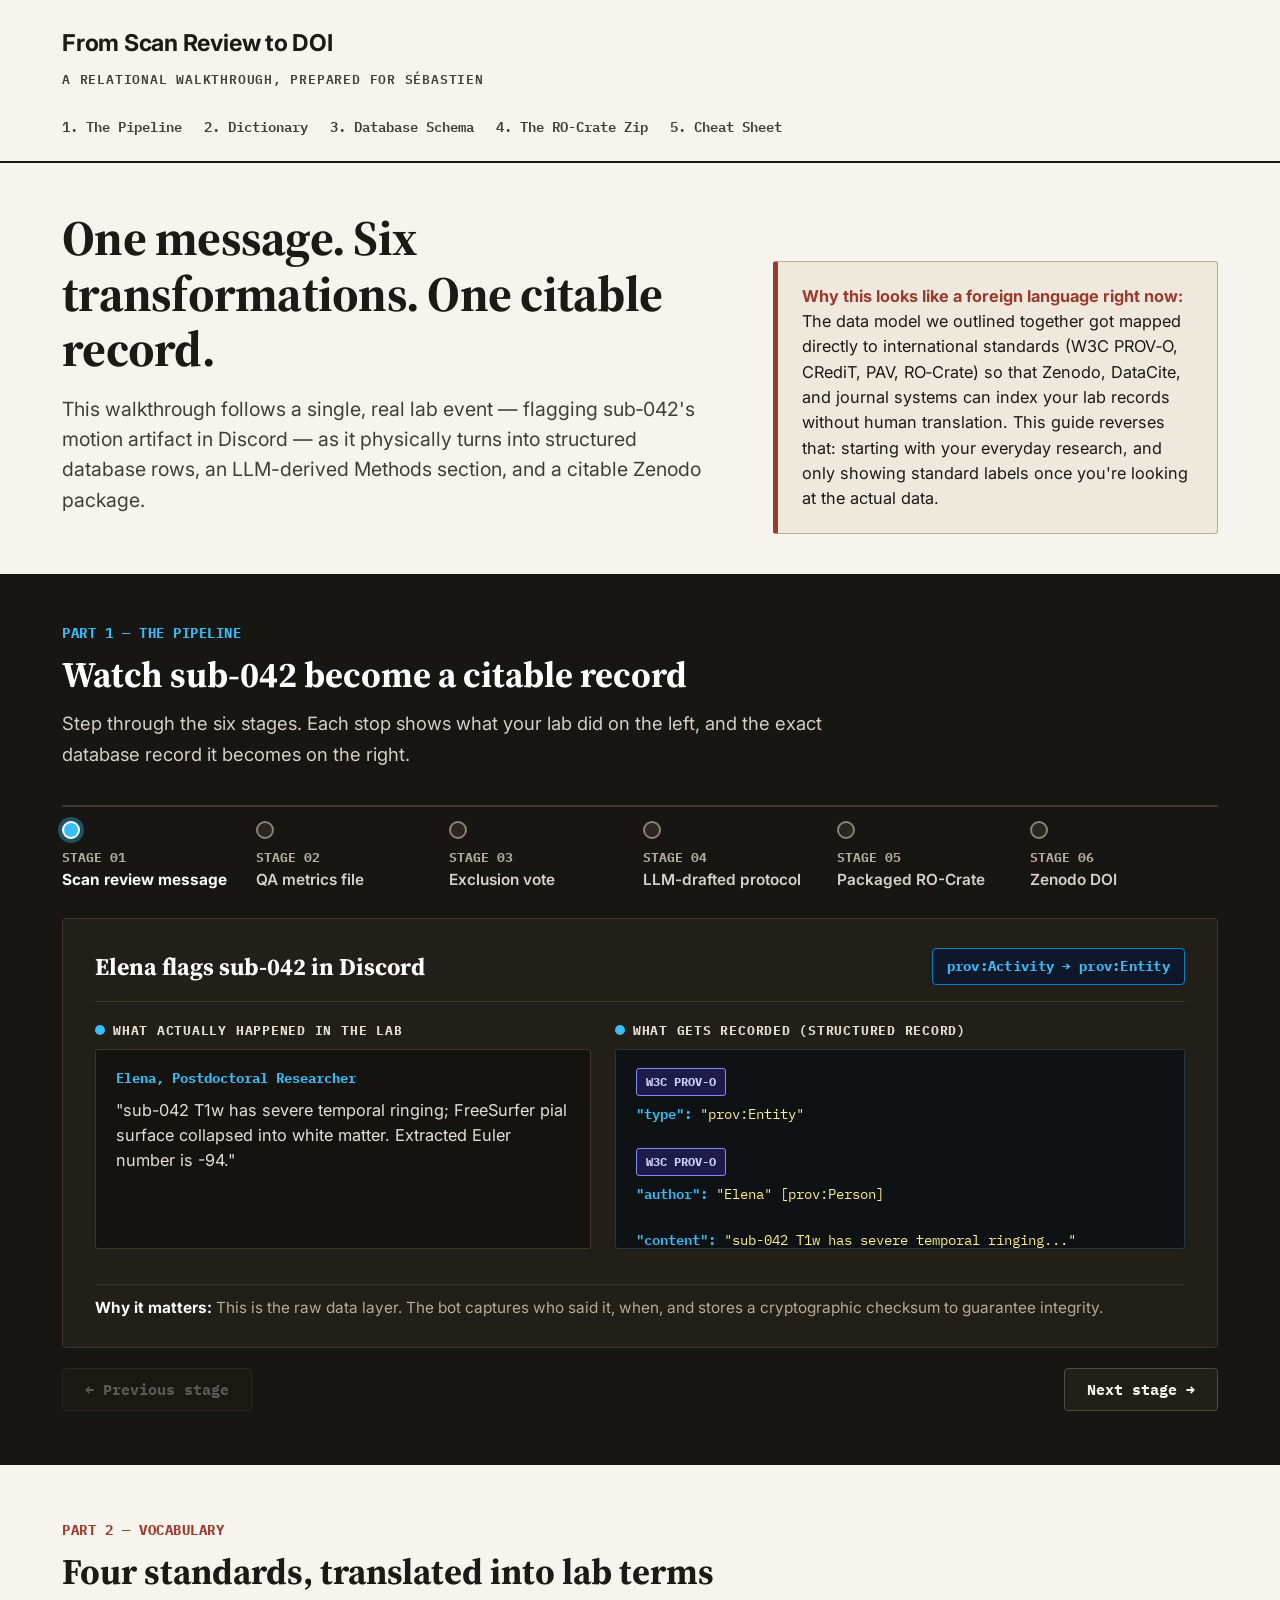
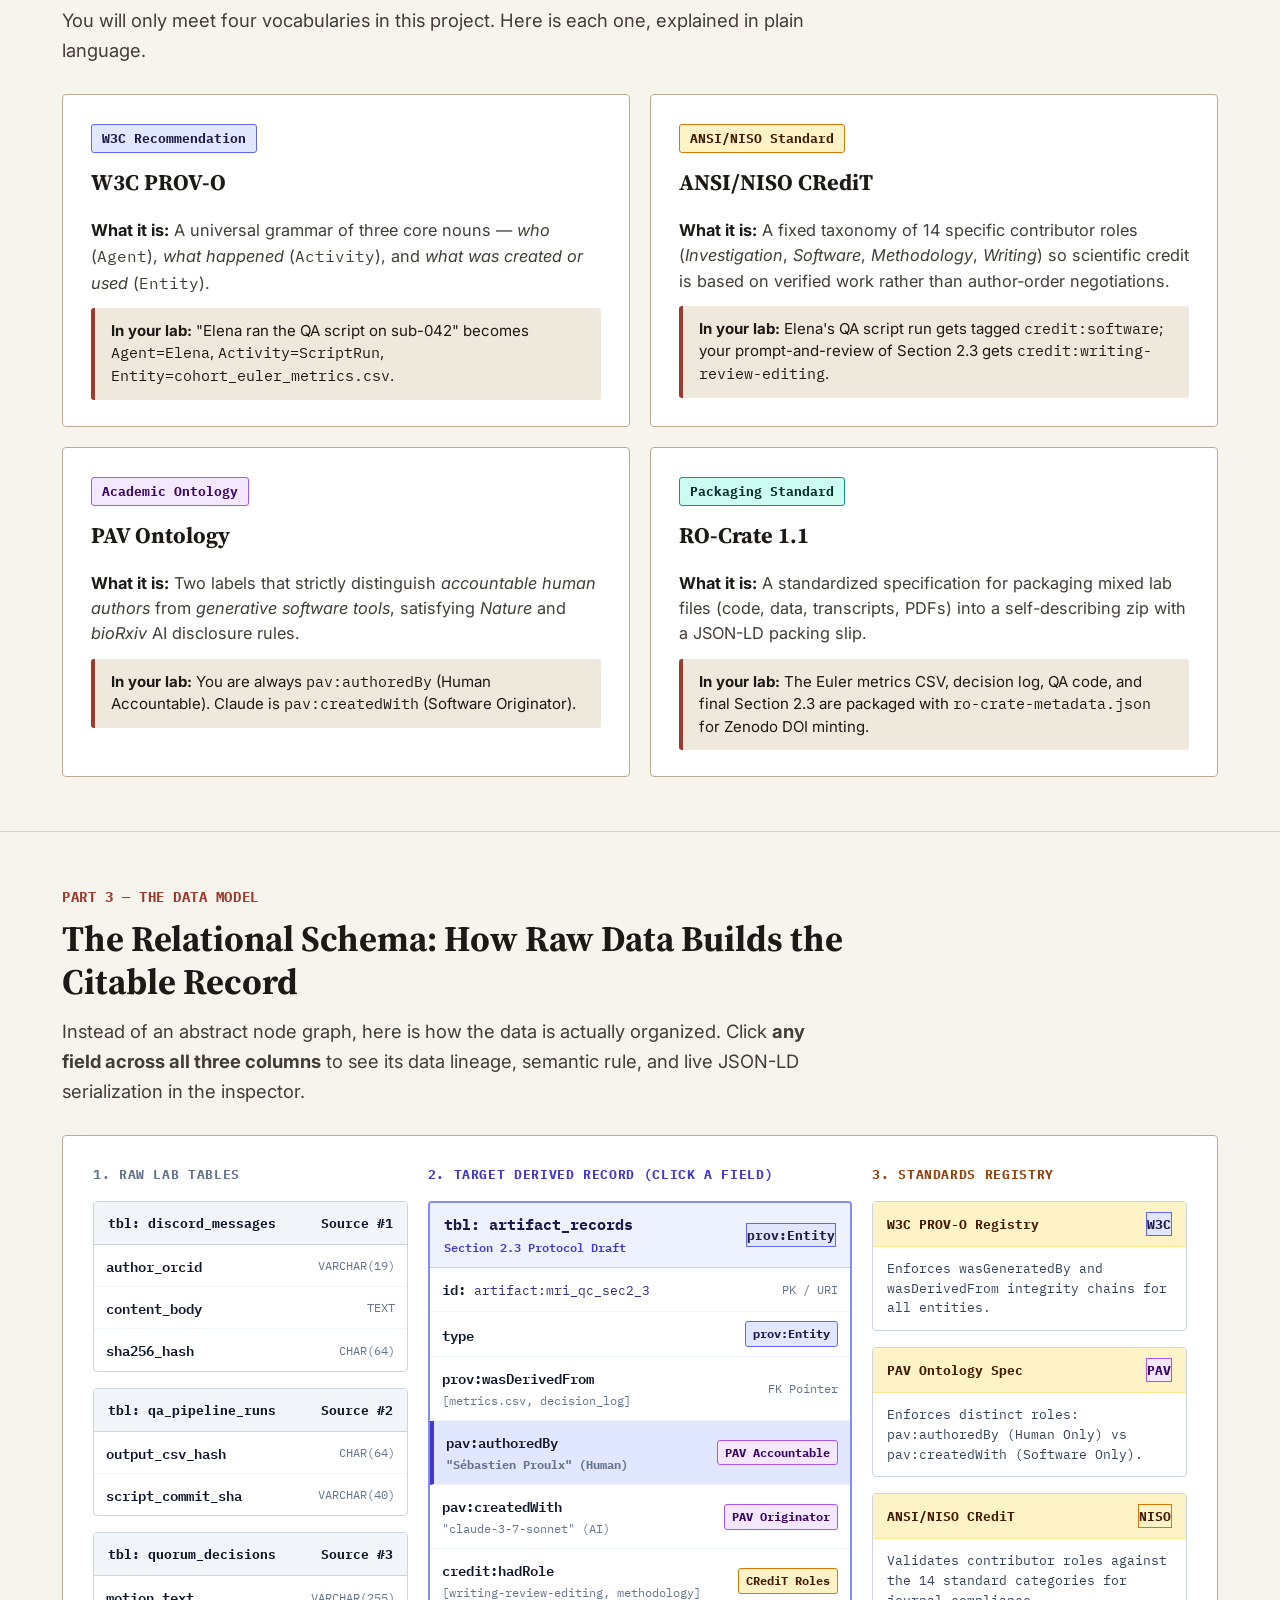
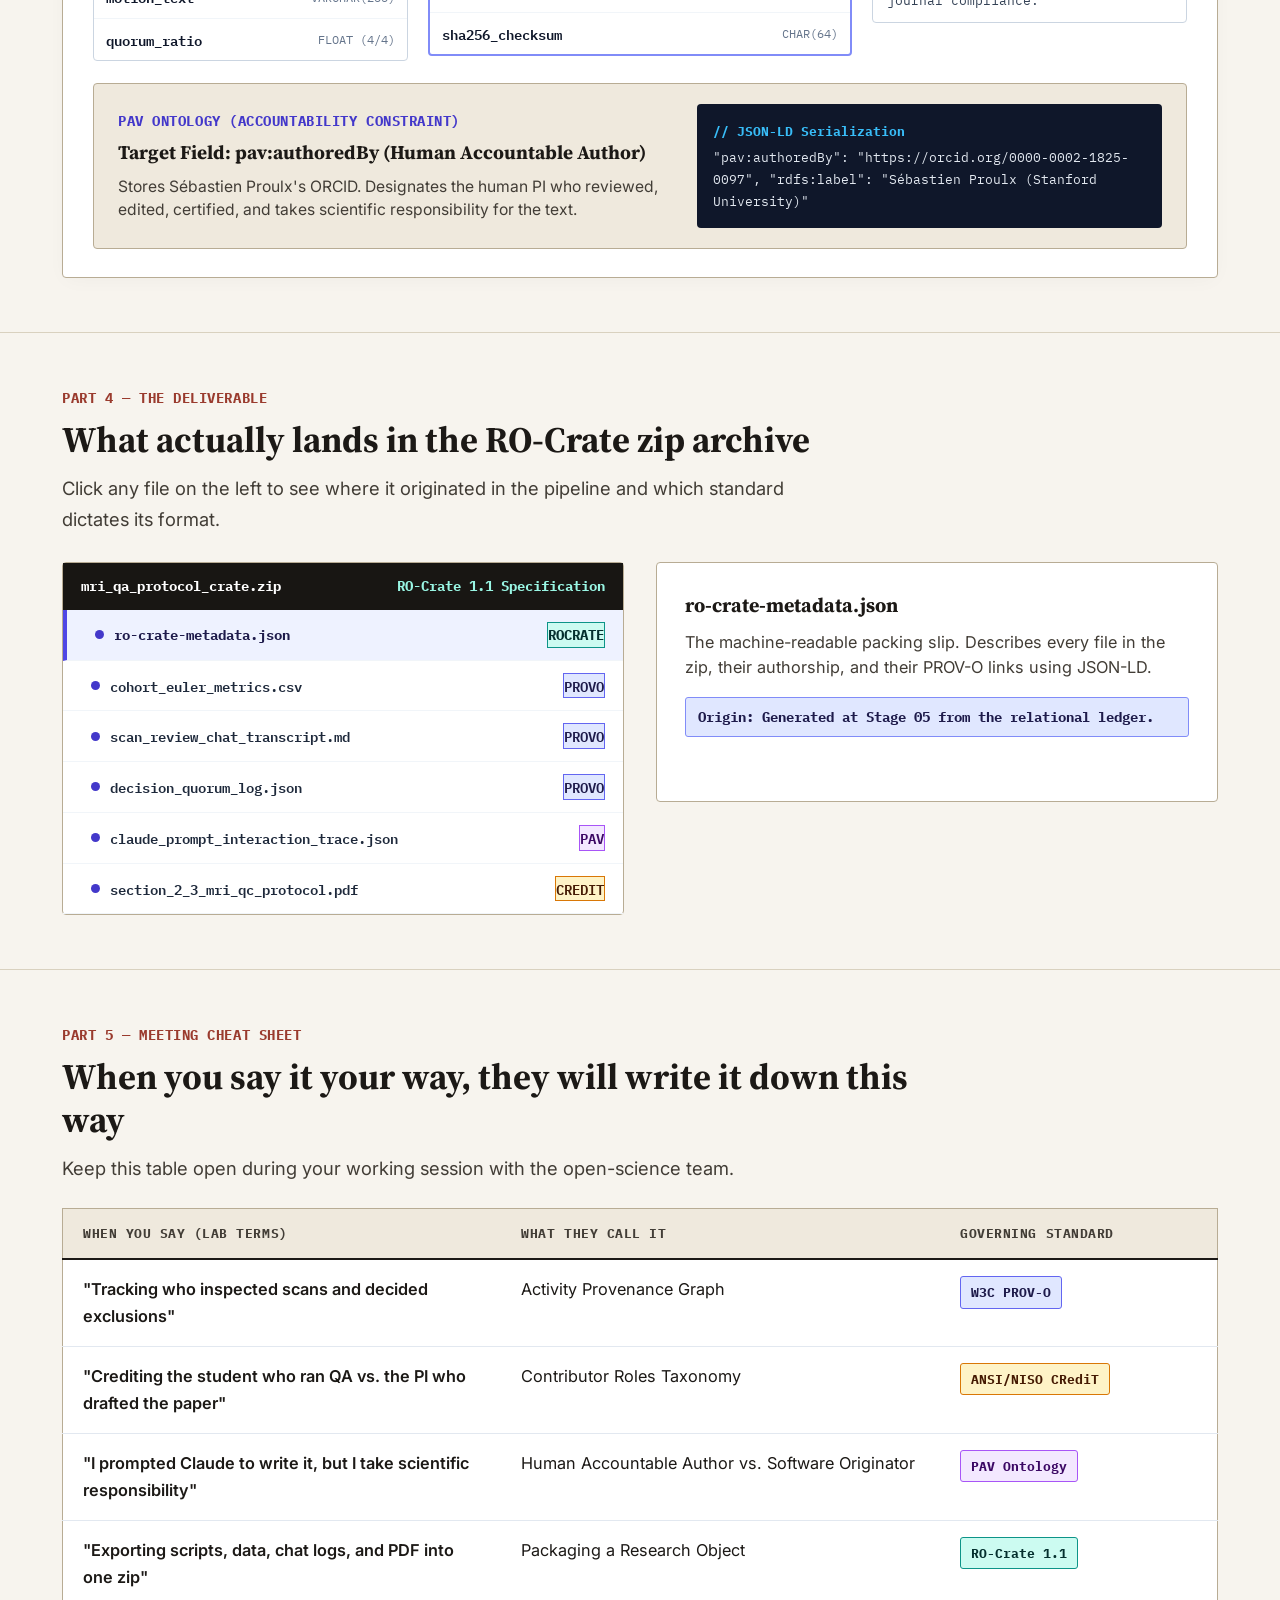
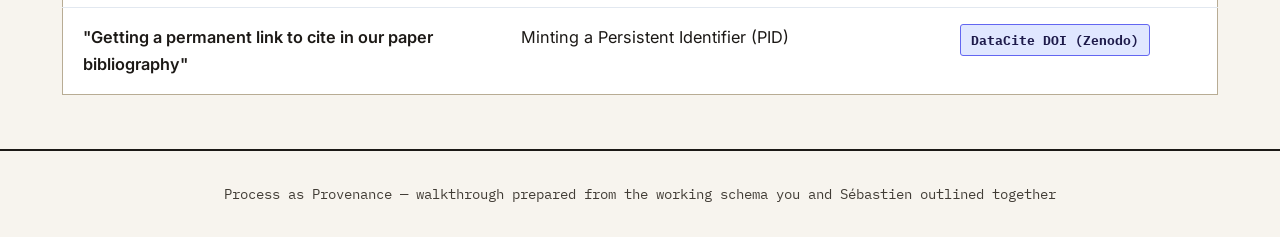
==== commit 07a88305: "Initial commit, review draft # Conflicts: #	cheatsheet.html" ====
--- a/cheatsheet.html
+++ b/cheatsheet.html
@@ -62,7 +62,7 @@
         /* ===== Layout Shell ===== */
         .wrap{max-width:1220px; margin:0 auto; padding:0 32px;}
 
-        /* STATIC HEADER (Non-sticky) */
+        /* STATIC HEADER */
         header.masthead{
             border-bottom:2px solid var(--ink);
             padding:24px 0 20px;
@@ -110,13 +110,13 @@
         }
         .hero-note strong{color:var(--seal); font-weight:700;}
 
-        /* ===== PART 1: THE PIPELINE (STABILIZED & HIGH CONTRAST) ===== */
+        /* ===== PART 1: THE PIPELINE ===== */
         .strip-shell{
             background:#181613;
             color:#f7f4ee;
             padding:48px 0 54px;
         }
-        .strip-shell .kicker{color:#38bdf8;} /* High contrast sky blue */
+        .strip-shell .kicker{color:#38bdf8;}
         .strip-shell h2{color:#ffffff;}
         .strip-shell p.section-dek{color:#d5cfc4;}
 
@@ -154,7 +154,7 @@
         .stop.active .stop-label{color:#ffffff; font-weight:700;}
         .stop:hover .stop-label{color:#ffffff;}
 
-        /* STABLE STAGE PANEL: Fixed Min-Height to stop layout jump */
+        /* Fixed Min-Height to eliminate button jumping */
         .stage-panel{
             margin-top:28px;
             background:#221e18;
@@ -171,7 +171,6 @@
         .stage-head{display:flex; justify-content:space-between; align-items:center; gap:16px; flex-wrap:wrap; margin-bottom:18px; padding-bottom:14px; border-bottom:1px solid #3d362b;}
         .stage-head h3{color:#ffffff; font-size:1.5rem; margin:0;}
 
-        /* High-Contrast Badge in Stage Header (No Red on Pink) */
         .stage-badge{
             font-family:'IBM Plex Mono',monospace; font-size:0.86rem; font-weight:700;
             padding:6px 14px; border-radius:4px; white-space:nowrap;
@@ -197,7 +196,6 @@
             background:#15130f; border:1px solid #3d362b; border-radius:3px; padding:18px 20px;
             color:#e5dfd3; font-size:1.02rem; line-height:1.55; height:200px; overflow-y:auto;
         }
-        /* High contrast author label */
         .before-box .who{font-family:'IBM Plex Mono',monospace; font-size:0.88rem; font-weight:700; color:#38bdf8; display:block; margin-bottom:8px;}
 
         .after-box{
@@ -208,7 +206,6 @@
         .after-box .field-key{color:#38bdf8; font-weight:600;}
         .after-box .field-val{color:#fef08a;}
 
-        /* High Contrast Standard Tags inside Dark Stage Box */
         .std-tag{
             display:inline-block; margin-bottom:6px;
             font-size:0.78rem; font-weight:700; padding:3px 9px; border-radius:3px;
@@ -263,6 +260,16 @@
             background:#ffffff; border:1.5px solid #cbd5e1; border-radius:4px; overflow:hidden;
             font-family:'IBM Plex Mono', monospace; font-size:0.88rem;
         }
+        .schema-table-clickable{
+            cursor:pointer; transition:all .15s ease;
+        }
+        .schema-table-clickable:hover{
+            border-color:#4f46e5; box-shadow:0 2px 8px rgba(79,70,229,0.1);
+        }
+        .schema-table-clickable.active-field{
+            border-color:#4338ca; box-shadow:0 0 0 2px #6366f1;
+        }
+
         .schema-table-head{
             padding:10px 14px; font-weight:700; display:flex; justify-content:space-between; align-items:center;
             border-bottom:1.5px solid #cbd5e1; font-size:0.84rem;
@@ -277,7 +284,7 @@
         }
         .schema-row:last-child{border-bottom:none;}
         .schema-row:hover{background:#f8fafc;}
-        .schema-row.active-field{background:#e0e7ff; font-weight:700; border-left:3px solid #4338ca;}
+        .schema-row.active-field{background:#e0e7ff; font-weight:700; border-left:4px solid #4338ca;}
         .schema-row .col-name{color:#0f172a; font-weight:600;}
         .schema-row .col-type{color:#64748b; font-size:0.78rem;}
         .schema-row .badge-pill{
@@ -288,10 +295,10 @@
         .field-inspector{
             margin-top:22px; padding:20px 24px; background:var(--paper-2); border:1.5px solid var(--line-strong);
             border-radius:4px; display:grid; grid-template-columns:1.2fr 1fr; gap:20px; align-items:center;
-            min-height:150px;
+            min-height:160px;
         }
         @media (max-width:800px){ .field-inspector{grid-template-columns:1fr;} }
-        .inspector-title{font-size:1.2rem; font-family:'Source Serif 4',serif; font-weight:700; margin-bottom:6px;}
+        .inspector-title{font-size:1.2rem; font-family:'Source Serif 4',serif; font-weight:700; margin-bottom:6px; color:#1c1916;}
         .inspector-desc{font-size:0.98rem; color:var(--ink-soft); margin:0; line-height:1.5;}
 
         /* ===== PART 4: FILE TREE / ZIP ===== */
@@ -353,7 +360,7 @@
     <div class="wrap masthead-row">
         <div>
             <div class="masthead-title">From Scan Review to DOI</div>
-            <span class="masthead-sub">A relational walkthrough</span>
+            <span class="masthead-sub">A relational walkthrough, prepared for Sébastien</span>
         </div>
         <nav class="toc">
             <a href="#strip">1. The Pipeline</a>
@@ -464,7 +471,7 @@
             <span class="kicker">Part 3 — The Data Model</span>
             <h2 class="section-title">The Relational Schema: How Raw Data Builds the Citable Record</h2>
             <p class="section-dek">
-                Instead of an abstract node graph, here is how the data is actually organized. Click any field in the <strong>Derived Artifact Record</strong> (middle) to trace where its data originated and which open standard dictates its structure.
+                Instead of an abstract node graph, here is how the data is actually organized. Click <strong>any field across all three columns</strong> to see its data lineage, semantic rule, and live JSON-LD serialization in the inspector.
             </p>
 
             <div class="schema-studio">
@@ -482,15 +489,15 @@
                                 <span>tbl: discord_messages</span>
                                 <span class="mono text-xs text-slate-500">Source #1</span>
                             </div>
-                            <div class="schema-row" onclick="inspectField('msg_author')">
+                            <div class="schema-row" id="row-msg-author" onclick="inspectField('msg_author', this)">
                                 <span class="col-name">author_orcid</span>
                                 <span class="col-type">VARCHAR(19)</span>
                             </div>
-                            <div class="schema-row" onclick="inspectField('msg_content')">
+                            <div class="schema-row" id="row-msg-content" onclick="inspectField('msg_content', this)">
                                 <span class="col-name">content_body</span>
                                 <span class="col-type">TEXT</span>
                             </div>
-                            <div class="schema-row" onclick="inspectField('msg_sha')">
+                            <div class="schema-row" id="row-msg-sha" onclick="inspectField('msg_sha', this)">
                                 <span class="col-name">sha256_hash</span>
                                 <span class="col-type">CHAR(64)</span>
                             </div>
@@ -502,11 +509,11 @@
                                 <span>tbl: qa_pipeline_runs</span>
                                 <span class="mono text-xs text-slate-500">Source #2</span>
                             </div>
-                            <div class="schema-row" onclick="inspectField('qa_csv')">
+                            <div class="schema-row" id="row-qa-csv" onclick="inspectField('qa_csv', this)">
                                 <span class="col-name">output_csv_hash</span>
                                 <span class="col-type">CHAR(64)</span>
                             </div>
-                            <div class="schema-row" onclick="inspectField('qa_script')">
+                            <div class="schema-row" id="row-qa-script" onclick="inspectField('qa_script', this)">
                                 <span class="col-name">script_commit_sha</span>
                                 <span class="col-type">VARCHAR(40)</span>
                             </div>
@@ -518,11 +525,11 @@
                                 <span>tbl: quorum_decisions</span>
                                 <span class="mono text-xs text-slate-500">Source #3</span>
                             </div>
-                            <div class="schema-row" onclick="inspectField('dec_motion')">
+                            <div class="schema-row" id="row-dec-motion" onclick="inspectField('dec_motion', this)">
                                 <span class="col-name">motion_text</span>
                                 <span class="col-type">VARCHAR(255)</span>
                             </div>
-                            <div class="schema-row" onclick="inspectField('dec_vote')">
+                            <div class="schema-row" id="row-dec-vote" onclick="inspectField('dec_vote', this)">
                                 <span class="col-name">quorum_ratio</span>
                                 <span class="col-type">FLOAT (4/4)</span>
                             </div>
@@ -544,7 +551,7 @@
                                 <span class="badge-pill chip-provo">prov:Entity</span>
                             </div>
 
-                            <div class="schema-row active-field" id="row-id" onclick="inspectField('art_id')">
+                            <div class="schema-row" id="row-art-id" onclick="inspectField('art_id', this)">
                                 <div>
                                     <span class="col-name">id:</span>
                                     <span class="mono" style="color:#312e81; font-size:0.8rem;">artifact:mri_qc_sec2_3</span>
@@ -552,12 +559,12 @@
                                 <span class="col-type">PK / URI</span>
                             </div>
 
-                            <div class="schema-row" id="row-type" onclick="inspectField('art_type')">
+                            <div class="schema-row" id="row-art-type" onclick="inspectField('art_type', this)">
                                 <span class="col-name">type</span>
                                 <span class="badge-pill chip-provo">prov:Entity</span>
                             </div>
 
-                            <div class="schema-row" id="row-derived" onclick="inspectField('art_derived')">
+                            <div class="schema-row" id="row-art-derived" onclick="inspectField('art_derived', this)">
                                 <div>
                                     <span class="col-name">prov:wasDerivedFrom</span>
                                     <div style="font-size:0.75rem; color:#64748b;">[metrics.csv, decision_log]</div>
@@ -565,7 +572,7 @@
                                 <span class="col-type">FK Pointer</span>
                             </div>
 
-                            <div class="schema-row" id="row-author" onclick="inspectField('art_author')">
+                            <div class="schema-row active-field" id="row-art-author" onclick="inspectField('art_author', this)">
                                 <div>
                                     <span class="col-name">pav:authoredBy</span>
                                     <div style="font-size:0.75rem; color:#64748b;">"Sébastien Proulx" (Human)</div>
@@ -573,7 +580,7 @@
                                 <span class="badge-pill chip-pav">PAV Accountable</span>
                             </div>
 
-                            <div class="schema-row" id="row-originator" onclick="inspectField('art_originator')">
+                            <div class="schema-row" id="row-art-originator" onclick="inspectField('art_originator', this)">
                                 <div>
                                     <span class="col-name">pav:createdWith</span>
                                     <div style="font-size:0.75rem; color:#64748b;">"claude-3-7-sonnet" (AI)</div>
@@ -581,7 +588,7 @@
                                 <span class="badge-pill chip-pav">PAV Originator</span>
                             </div>
 
-                            <div class="schema-row" id="row-credit" onclick="inspectField('art_credit')">
+                            <div class="schema-row" id="row-art-credit" onclick="inspectField('art_credit', this)">
                                 <div>
                                     <span class="col-name">credit:hadRole</span>
                                     <div style="font-size:0.75rem; color:#64748b;">[writing-review-editing, methodology]</div>
@@ -589,7 +596,7 @@
                                 <span class="badge-pill chip-credit">CRediT Roles</span>
                             </div>
 
-                            <div class="schema-row" id="row-sha" onclick="inspectField('art_sha')">
+                            <div class="schema-row" id="row-art-sha" onclick="inspectField('art_sha', this)">
                                 <span class="col-name">sha256_checksum</span>
                                 <span class="col-type">CHAR(64)</span>
                             </div>
@@ -603,7 +610,7 @@
                         </div>
 
                         <!-- Standard: W3C PROV-O -->
-                        <div class="schema-table">
+                        <div class="schema-table schema-table-clickable" id="card-std-provo" onclick="inspectField('std_provo', this)">
                             <div class="schema-table-head head-registry">
                                 <span>W3C PROV-O Registry</span>
                                 <span class="badge-pill chip-provo">W3C</span>
@@ -614,7 +621,7 @@
                         </div>
 
                         <!-- Standard: PAV Ontology -->
-                        <div class="schema-table">
+                        <div class="schema-table schema-table-clickable" id="card-std-pav" onclick="inspectField('std_pav', this)">
                             <div class="schema-table-head head-registry">
                                 <span>PAV Ontology Spec</span>
                                 <span class="badge-pill chip-pav">PAV</span>
@@ -625,7 +632,7 @@
                         </div>
 
                         <!-- Standard: NISO CRediT -->
-                        <div class="schema-table">
+                        <div class="schema-table schema-table-clickable" id="card-std-credit" onclick="inspectField('std_credit', this)">
                             <div class="schema-table-head head-registry">
                                 <span>ANSI/NISO CRediT</span>
                                 <span class="badge-pill chip-credit">NISO</span>
@@ -641,15 +648,15 @@
                 <!-- Stabilized Field Inspector Card -->
                 <div class="field-inspector" id="fieldInspectorBox">
                     <div>
-                        <span class="kicker" id="inspStandard" style="margin-bottom:4px; color:#4338ca;">W3C PROV-O Rule</span>
-                        <div class="inspector-title" id="inspTitle">Field: pav:authoredBy</div>
+                        <span class="kicker" id="inspStandard" style="margin-bottom:4px; color:#4338ca;">PAV Ontology (Accountability Constraint)</span>
+                        <div class="inspector-title" id="inspTitle">Target Field: pav:authoredBy (Human Accountable Author)</div>
                         <p class="inspector-desc" id="inspDesc">
-                            Stores the persistent identifier (ORCID) of the human researcher who scientifically verifies and takes ethical responsibility for this text.
+                            Stores Sébastien Proulx's ORCID. Designates the human PI who reviewed, edited, certified, and takes scientific responsibility for the text.
                         </p>
                     </div>
                     <div style="background:#0f172a; padding:16px; border-radius:4px; font-family:'IBM Plex Mono',monospace; font-size:0.84rem; color:#e2e8f0; overflow-x:auto;">
                         <div style="color:#38bdf8; font-weight:700; margin-bottom:4px;">// JSON-LD Serialization</div>
-                        <div id="inspJson">"pav:authoredBy": "https://orcid.org/0000-0002-1825-0097"</div>
+                        <div id="inspJson">"pav:authoredBy": "https://orcid.org/0000-0002-1825-0097",&#10;"rdfs:label": "Sébastien Proulx (Stanford University)"</div>
                     </div>
                 </div>
 
@@ -869,73 +876,131 @@
     setStage(0);
 
     /* ============================================================
-       PART 3: RELATIONAL SCHEMA INTERACTION
+       PART 3: COMPLETE RELATIONAL SCHEMA FIELD DETAILS
     ============================================================ */
     const fieldDetails = {
+        // Column 1: Source Lab Tables
+        msg_author: {
+            std: "W3C PROV-O Agent Rule",
+            title: "Source Field: author_orcid (tbl: discord_messages)",
+            desc: "Stores Elena's verified ORCID (https://orcid.org/0001-9281-4402) bound via the Discord authentication gateway, proving a verified human researcher posted the scan review.",
+            json: `"author": {\n  "@type": "prov:Person",\n  "orcid": "https://orcid.org/0001-9281-4402",\n  "name": "Elena (Postdoc)"\n}`
+        },
+        msg_content: {
+            std: "W3C PROV-O Entity Payload",
+            title: "Source Field: content_body (tbl: discord_messages)",
+            desc: "The raw text capturing the qualitative scan observation: 'sub-042 T1w has severe temporal ringing; FreeSurfer pial surface collapsed into white matter. Extracted Euler number is -94.'",
+            json: `"content": "sub-042 T1w has severe temporal ringing; FreeSurfer pial surface collapsed...",\n"format": "text/markdown",\n"language": "en"`
+        },
+        msg_sha: {
+            std: "Data Integrity & Tamper-Evidence",
+            title: "Source Field: sha256_hash (tbl: discord_messages)",
+            desc: "Cryptographic SHA-256 hash computed at ingestion time to guarantee the chat log cannot be modified after the fact.",
+            json: `"sha256": "3a7b9c1d8e5f2a4b6c8e0d2f4a6b8c0d2e4f6a8b0c2d4e6f8a0b2c4d6e8f0a2b"`
+        },
+        qa_csv: {
+            std: "W3C PROV-O Entity Source",
+            title: "Source Field: output_csv_hash (tbl: qa_pipeline_runs)",
+            desc: "The SHA-256 hash of cohort_euler_metrics.csv containing the quantitative topological defect counts (-94 for sub-042).",
+            json: `"output_file": "cohort_euler_metrics.csv",\n"sha256": "4a8f9b1c78e34a09c21b94ef182a03d7e8291bfa3c678912e45fa78bc9012def"`
+        },
+        qa_script: {
+            std: "ANSI/NISO CRediT (Software Contribution)",
+            title: "Source Field: script_commit_sha (tbl: qa_pipeline_runs)",
+            desc: "The Git commit hash for extract_euler_snr.py, linking the quantitative metrics to the exact version of the Python script used on the compute cluster.",
+            json: `"script": "extract_euler_snr.py",\n"git_commit": "8f3d1e9a2b4c6e8f0a1b3c5d7e9f1a3b5c7d9e1f",\n"credit:role": "credit:software"`
+        },
+        dec_motion: {
+            std: "W3C PROV-O Activity (Proposition)",
+            title: "Source Field: motion_text (tbl: quorum_decisions)",
+            desc: "The formal consensus proposition: 'Exclude scans with Euler number < -70 and SNR < 12.0 (drops sub-042, sub-089)'.",
+            json: `"proposition": "Exclude scans with Euler number < -70 or SNR < 12.0",\n"proposed_by": "https://orcid.org/0000-0002-1825-0097"`
+        },
+        dec_vote: {
+            std: "W3C PROV-O Activity (Quorum Consensus)",
+            title: "Source Field: quorum_ratio (tbl: quorum_decisions)",
+            desc: "Records that 4 out of 4 lab members cast affirmative votes, converting an informal chat reaction into a binding, citable consensus record.",
+            json: `"decision_status": "adopted",\n"quorum_met": true,\n"votes_favor": 4,\n"votes_total": 4`
+        },
+
+        // Column 2: Target Derived Record
         art_id: {
-            std: "W3C PROV-O Primitive",
-            title: "Column: id (Uniform Resource Identifier)",
-            desc: "The unique primary key for this artifact across all academic databases. Links this text directly to Zenodo and DOI resolvers.",
+            std: "W3C PROV-O Primary Key (URI)",
+            title: "Target Field: id (tbl: artifact_records)",
+            desc: "The globally unique identifier for this artifact across scholarly repositories. Resolves to the permanent Zenodo record.",
             json: `"id": "https://openneuromorphic.org/project/mri/artifact/sec2_3_methods"`
         },
         art_type: {
-            std: "W3C PROV-O Ontology",
-            title: "Column: type (prov:Entity)",
-            desc: "Declares this record as a prov:Entity — a digital research object generated by an activity and attributed to agents.",
+            std: "W3C PROV-O Classification",
+            title: "Target Field: type (prov:Entity)",
+            desc: "Declares Section 2.3 as a prov:Entity — a digital scientific output that was derived from prior activities and datasets.",
             json: `"type": "prov:Entity"`
         },
         art_derived: {
-            std: "W3C PROV-O (Derivation Pointer)",
-            title: "Column: prov:wasDerivedFrom",
-            desc: "Foreign Key pointers linking this manuscript section directly to the input CSV metrics table and the consensus decision record.",
+            std: "W3C PROV-O Lineage (Foreign Keys)",
+            title: "Target Field: prov:wasDerivedFrom",
+            desc: "Foreign Key pointers linking Section 2.3 directly back to the raw Euler CSV metrics and the unanimous quorum decision record.",
             json: `"prov:wasDerivedFrom": [\n  "entity:cohort_euler_metrics_csv",\n  "activity:quorum_decision_euler_cutoff"\n]`
         },
         art_author: {
             std: "PAV Ontology (Accountability Constraint)",
-            title: "Column: pav:authoredBy (Human Accountable Author)",
-            desc: "Stores Sébastien's ORCID. Mandates that a verified human takes scientific and ethical responsibility for the artifact.",
-            json: `"pav:authoredBy": "https://orcid.org/0000-0002-1825-0097"`
+            title: "Target Field: pav:authoredBy (Human Accountable Author)",
+            desc: "Stores Sébastien Proulx's ORCID. Designates the human PI who reviewed, edited, certified, and takes scientific responsibility for the text.",
+            json: `"pav:authoredBy": "https://orcid.org/0000-0002-1825-0097",\n"rdfs:label": "Sébastien Proulx (Stanford University)"`
         },
         art_originator: {
-            std: "PAV Ontology (Software Originator)",
-            title: "Column: pav:createdWith (Generative AI Tool)",
-            desc: "Documents that Claude 3.7 generated the initial text pass, satisfying Nature and bioRxiv AI disclosure policies.",
-            json: `"pav:createdWith": "urn:anthropic:claude-3-7-sonnet"`
+            std: "PAV Ontology (Generative Software Originator)",
+            title: "Target Field: pav:createdWith (Generative AI Tool)",
+            desc: "Records that Claude 3.7 generated the initial text pass from the discussion bundle, satisfying Nature and bioRxiv AI disclosure mandates.",
+            json: `"pav:createdWith": "urn:anthropic:claude-3-7-sonnet",\n"onm:role": "onm:ContentOriginator"`
         },
         art_credit: {
             std: "ANSI/NISO CRediT Taxonomy",
-            title: "Column: credit:hadRole",
-            desc: "Maps the contributor roles for this deliverable to the 14 standard CRediT categories for automatic journal submission.",
+            title: "Target Field: credit:hadRole",
+            desc: "Standardized contributor badges mapped directly from the activity ledger for inclusion in journal authorship disclosure forms.",
             json: `"credit:hadRole": [\n  "credit:writing-review-editing",\n  "credit:methodology"\n]`
         },
         art_sha: {
-            std: "Data Integrity Checksum",
-            title: "Column: sha256_checksum",
-            desc: "A cryptographic hash ensuring the text inside the Zenodo zip cannot be altered without breaking the provenance chain.",
-            json: `"sha256": "8f4c2b9a718d09e33441a29f8c61e4b98711425e76839bc4..."`
-        },
-        msg_author: {
-            std: "W3C PROV-O Agent",
-            title: "Source Field: author_orcid (discord_messages)",
-            desc: "Points to Elena's verified ORCID ID when she first posted the scan screenshot in Discord.",
-            json: `"author": "https://orcid.org/0001-9281-4402"`
-        },
-        qa_csv: {
-            std: "W3C PROV-O Entity Source",
-            title: "Source Field: output_csv_hash (qa_pipeline_runs)",
-            desc: "The SHA-256 hash of the cohort Euler metrics CSV generated by Elena's script on the cluster.",
-            json: `"csv_hash": "4a8f9b1c78e34a09..."`
-        },
-        dec_vote: {
-            std: "W3C PROV-O Activity (Decision)",
-            title: "Source Field: quorum_ratio (quorum_decisions)",
-            desc: "Records that 4 out of 4 lab members approved the Euler < -70 motion before drafting began.",
-            json: `"quorum_passed": true,\n"votes_favor": 4,\n"votes_total": 4`
+            std: "Cryptographic Integrity Checksum",
+            title: "Target Field: sha256_checksum",
+            desc: "SHA-256 hash guaranteeing that the Section 2.3 protocol PDF packaged into the Zenodo RO-Crate cannot be altered without detection.",
+            json: `"sha256": "8f4c2b9a718d09e33441a29f8c61e4b98711425e76839bc4d0192837465e01ab"`
+        },
+
+        // Column 3: Standards Registry Cards
+        std_provo: {
+            std: "W3C Recommendation (2013)",
+            title: "Standards Registry: W3C PROV-O",
+            desc: "The global semantic web standard for provenance. Enforces that all artifacts link to who made them (Agent) and through what process (Activity).",
+            json: `@prefix prov: <http://www.w3.org/ns/prov#> .\nex:sec2_3 a prov:Entity ;\n    prov:wasDerivedFrom ex:cohort_euler_metrics_csv ;\n    prov:wasGeneratedBy ex:claude_drafting_activity .`
+        },
+        std_pav: {
+            std: "Academic Ontology (W3C Community)",
+            title: "Standards Registry: PAV (Provenance, Authoring, Versioning)",
+            desc: "Separates scientific and ethical accountability (pav:authoredBy -> Person) from software and tool generation (pav:createdWith -> SoftwareAgent).",
+            json: `@prefix pav: <http://purl.org/pav/> .\nex:sec2_3 pav:authoredBy ex:sebastien_proulx ;\n          pav:createdWith ex:claude_3_7_sonnet .`
+        },
+        std_credit: {
+            std: "ANSI/NISO Z39.104-2022",
+            title: "Standards Registry: ANSI/NISO CRediT",
+            desc: "14 contributor roles accepted by Nature, Science, Cell, and IEEE to transparently acknowledge multi-author labor (e.g. Investigation vs Software).",
+            json: `@prefix credit: <http://credit.niso.org/> .\nex:sebastien_proulx prov:hadRole credit:writing-review-editing .\nex:elena_postdoc prov:hadRole credit:software, credit:investigation .`
         }
     };
 
-    function inspectField(fieldKey) {
-        const data = fieldDetails[fieldKey] || fieldDetails['art_author'];
+    function inspectField(fieldKey, el) {
+        const data = fieldDetails[fieldKey];
+        if (!data) return;
+
+        // Remove active highlight from all rows and cards
+        document.querySelectorAll('.schema-row, .schema-table-clickable').forEach(r => r.classList.remove('active-field'));
+
+        // Add active highlight to clicked element
+        if (el) {
+            el.classList.add('active-field');
+        }
+
+        // Update Inspector Card
         document.getElementById('inspStandard').innerText = data.std;
         document.getElementById('inspTitle').innerText = data.title;
         document.getElementById('inspDesc').innerText = data.desc;
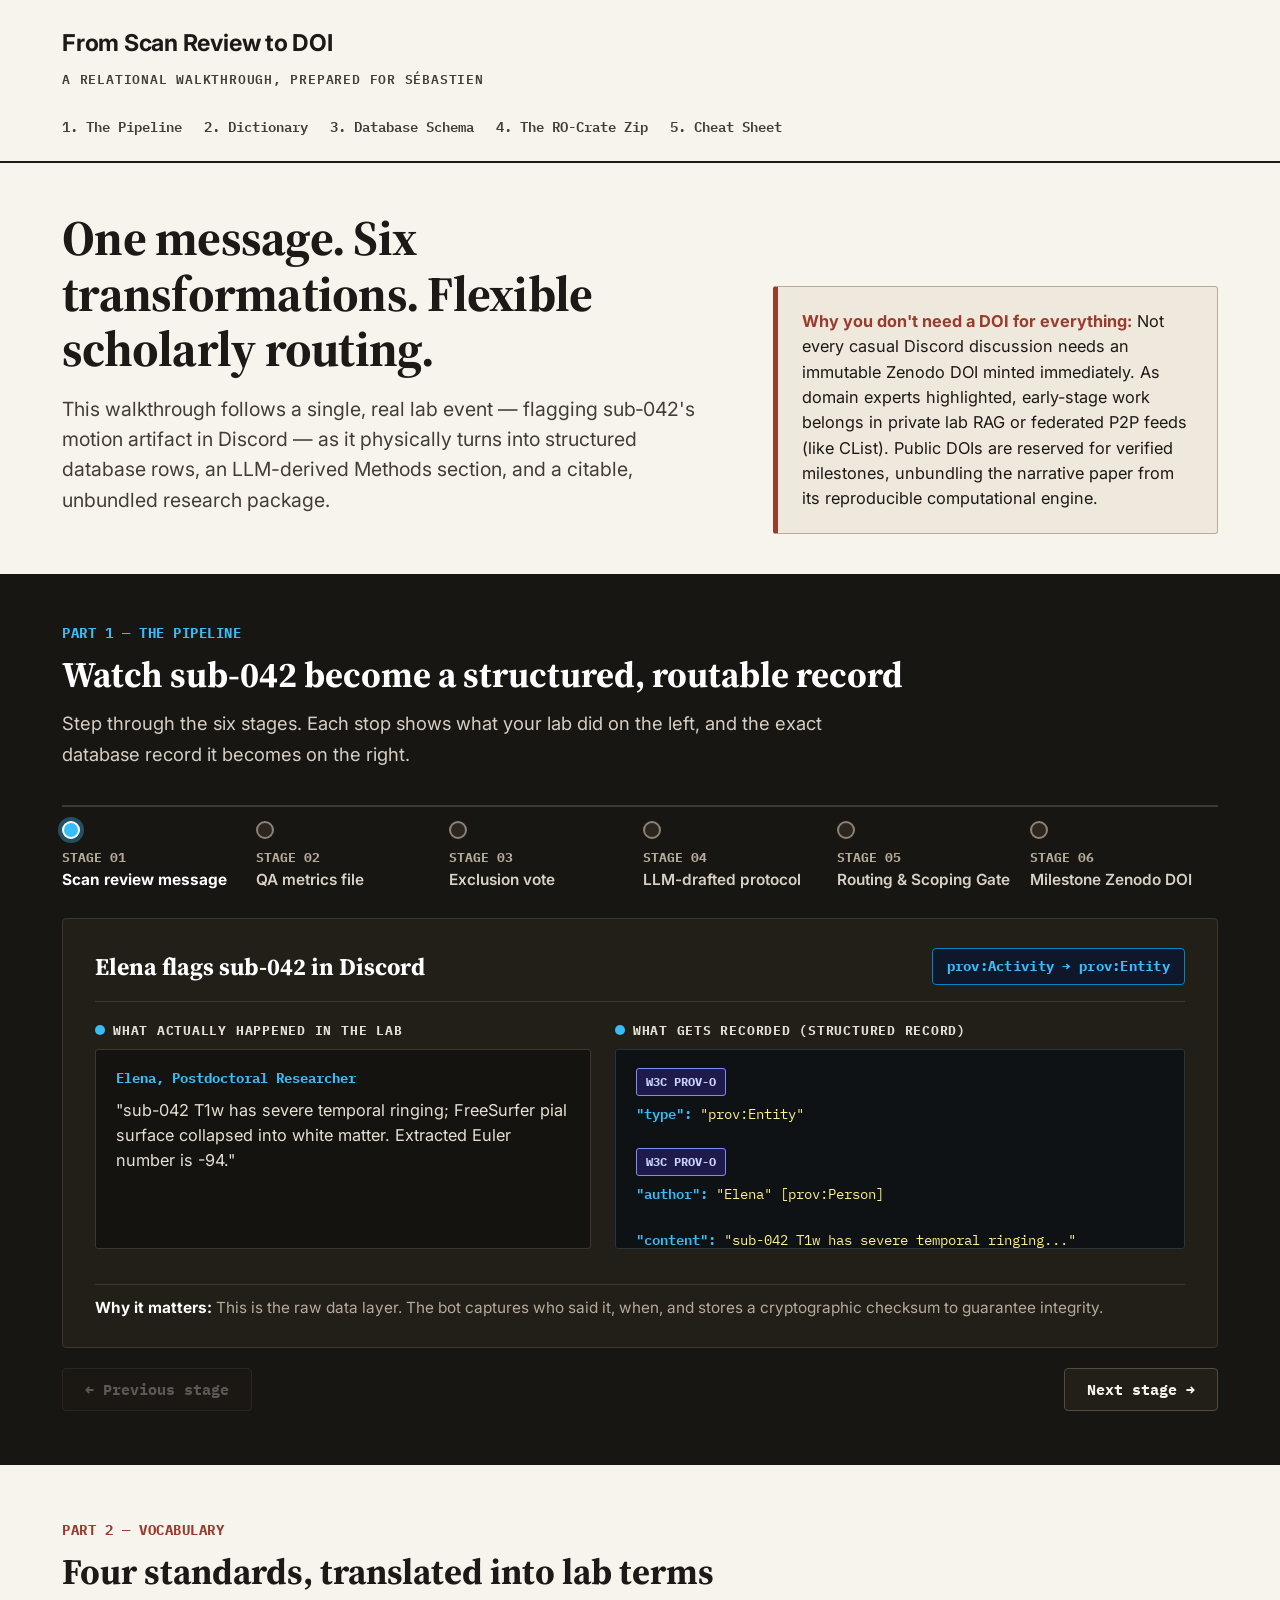
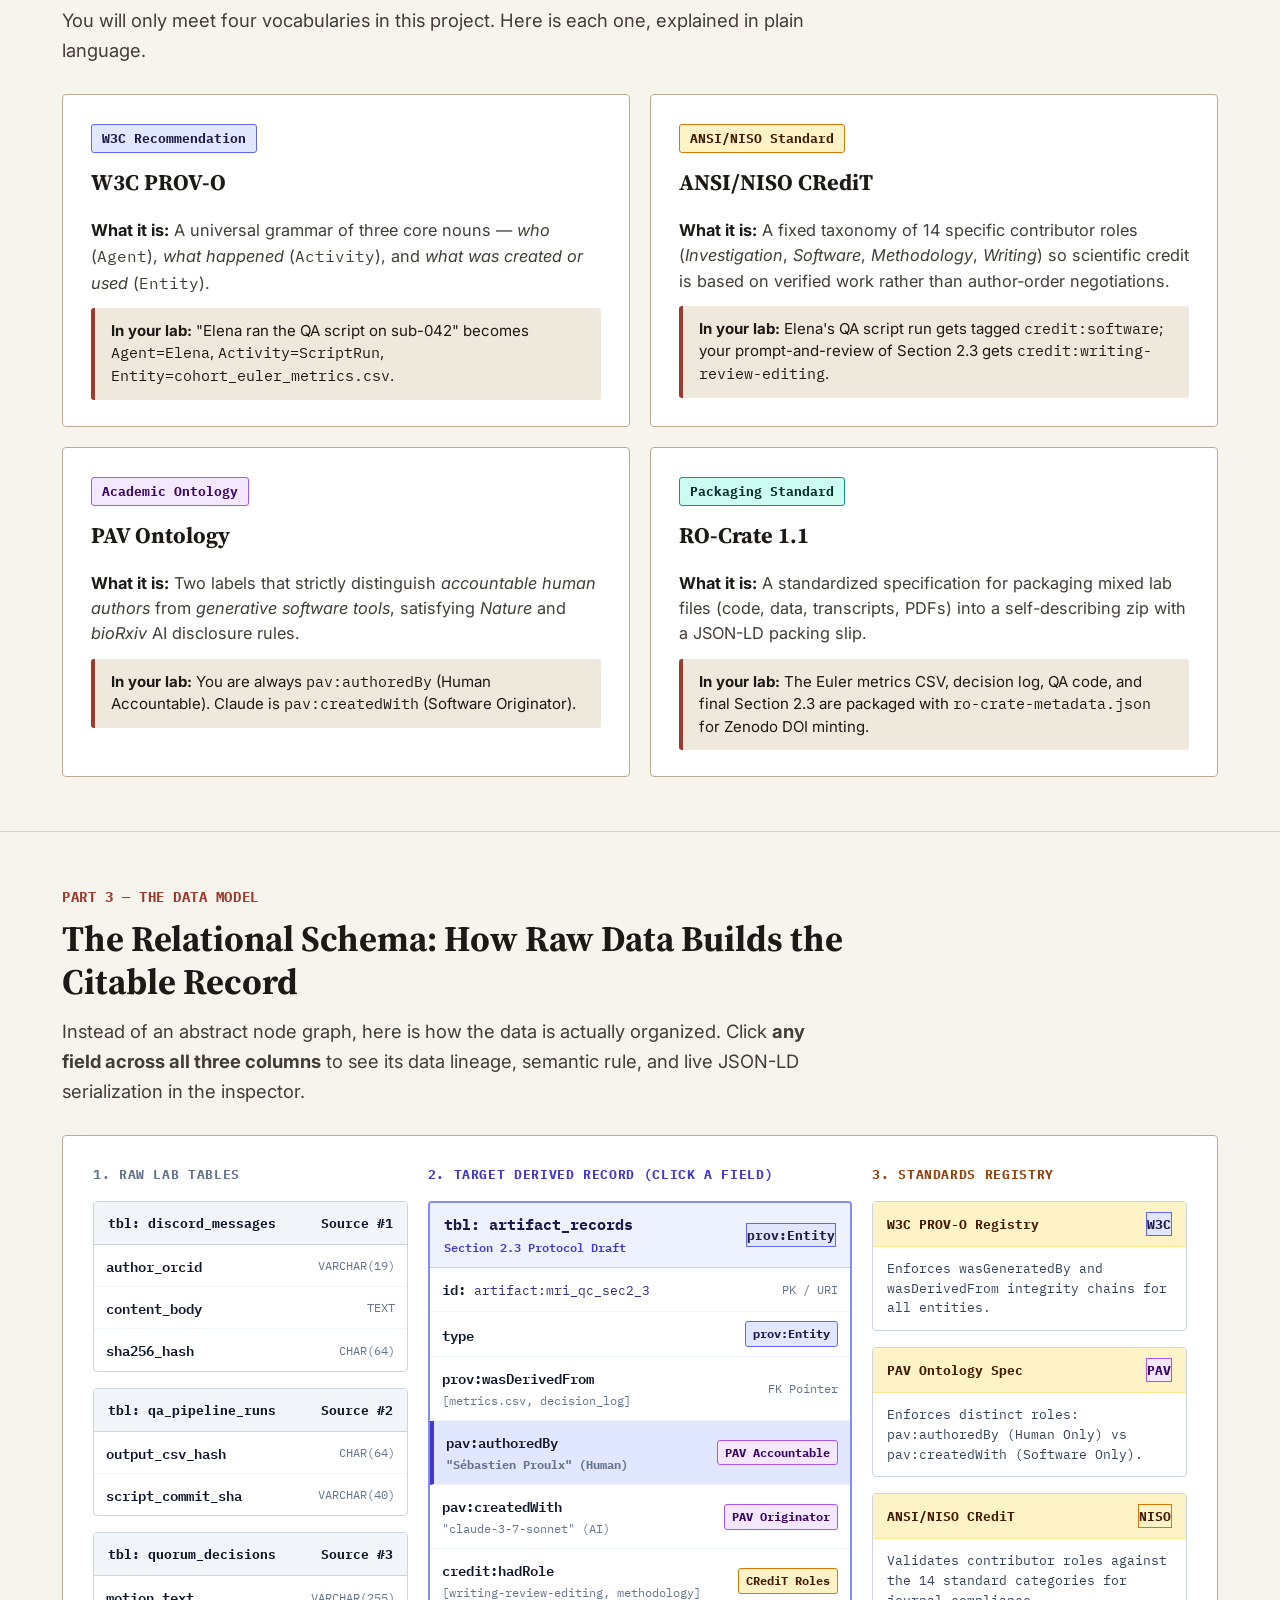
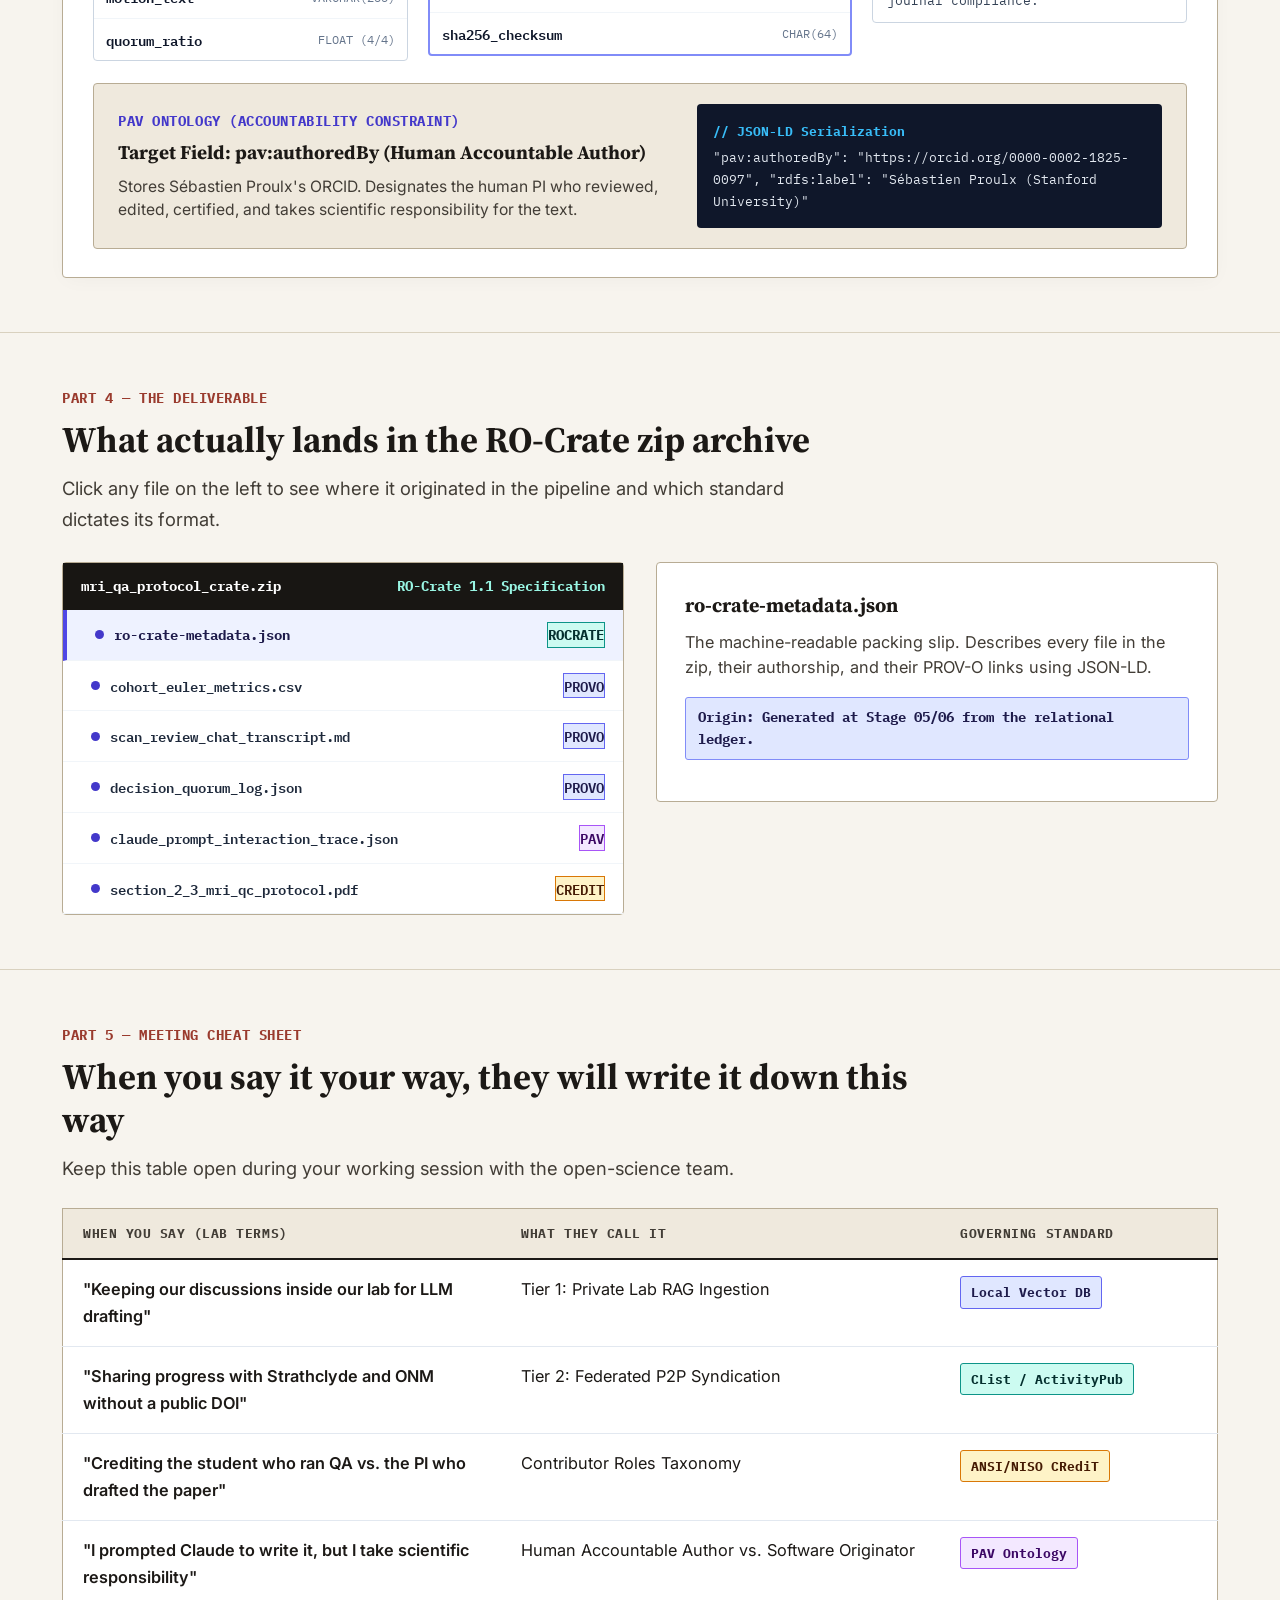
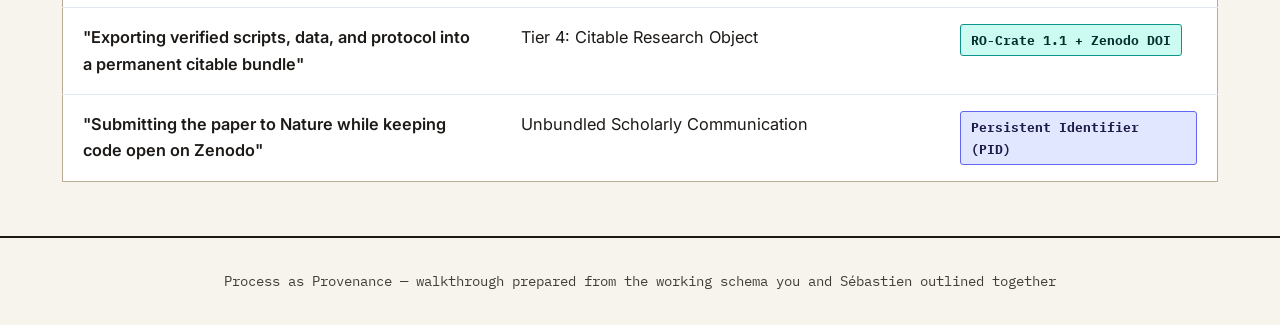
==== commit f7063462: "Revisions after discussions" ====
--- a/cheatsheet.html
+++ b/cheatsheet.html
@@ -378,13 +378,13 @@
     <section class="hero">
         <div class="wrap hero-grid">
             <div>
-                <h1>One message. Six transformations. One citable record.</h1>
+                <h1>One message. Six transformations. Flexible scholarly routing.</h1>
                 <p class="lede">
-                    This walkthrough follows a single, real lab event — flagging sub‑042's motion artifact in Discord — as it physically turns into structured database rows, an LLM-derived Methods section, and a citable Zenodo package.
+                    This walkthrough follows a single, real lab event — flagging sub‑042's motion artifact in Discord — as it physically turns into structured database rows, an LLM-derived Methods section, and a citable, unbundled research package.
                 </p>
             </div>
             <div class="hero-note">
-                <strong>Why this looks like a foreign language right now:</strong> The data model we outlined together got mapped directly to international standards (W3C PROV‑O, CRediT, PAV, RO‑Crate) so that Zenodo, DataCite, and journal systems can index your lab records without human translation. This guide reverses that: starting with your everyday research, and only showing standard labels once you're looking at the actual data.
+                <strong>Why you don't need a DOI for everything:</strong> Not every casual Discord discussion needs an immutable Zenodo DOI minted immediately. As domain experts highlighted, early-stage work belongs in private lab RAG or federated P2P feeds (like CList). Public DOIs are reserved for verified milestones, unbundling the narrative paper from its reproducible computational engine.
             </div>
         </div>
     </section>
@@ -393,7 +393,7 @@
     <section class="strip-shell" id="strip">
         <div class="wrap">
             <span class="kicker">Part 1 — The Pipeline</span>
-            <h2 class="section-title">Watch sub-042 become a citable record</h2>
+            <h2 class="section-title">Watch sub-042 become a structured, routable record</h2>
             <p class="section-dek">
                 Step through the six stages. Each stop shows what your lab did on the left, and the exact database record it becomes on the right.
             </p>
@@ -714,7 +714,7 @@
 
 <script>
     /* ============================================================
-       DATA: PIPELINE STAGES
+       DATA: PIPELINE STAGES (UPDATED WITH TIERED ROUTING & UNBUNDLING)
     ============================================================ */
     const stages = [
         {
@@ -783,31 +783,33 @@
         },
         {
             num: "05",
-            label: "Packaged RO-Crate",
-            badge: "RO-Crate 1.1",
-            title: "Everything is packaged into an RO-Crate zip",
-            who: "The Workbench, on Sébastien's sign-off",
-            before: `Sébastien reviews the bundle contents in the editorial queue and signs off. The QA code, CSV, chat log, and PDF protocol are sealed into a zip file.`,
+            label: "Routing & Scoping Gate",
+            badge: "Scope Decision · Local vs. Public",
+            title: "Sébastien chooses the delivery target",
+            who: "Sébastien Proulx, Principal Investigator",
+            before: `Sébastien reviews the bundle in the editorial queue. He asks: "Does this need a permanent public DOI today, or should it stay in our lab RAG for paper drafting?" He selects: Ingest to Lab RAG + Push to Consortium Feed.`,
             after: [
-                { k: "@context", v: '["https://www.researchobject.org/ro-crate/1.1/context.jsonld"]', tag:'rocrate', tip:"Declares the RO-Crate 1.1 JSON-LD context." },
-                { k: "hasPart", v: '[extract_euler.py, metrics.csv, decision_log.json, protocol.pdf]', tag:'rocrate', tip:"Lists every payload file." },
-                { k: "conformsTo", v: '"RO-Crate 1.1"', tag:'rocrate', tip:"Zenodo uses this packing slip to index files automatically." },
+                { k: "type", v: '"prov:Activity (RoutingDecision)"', tag:'provo', tip:"Routing is now an explicit, recorded provenance decision." },
+                { k: "selectedScope", v: '"onm:ScopePrivateLab + onm:ScopeConsortiumFederated"', tag:'rocrate', tip:"Keeps the data accessible to lab LLMs without publishing unverified drafts to the world." },
+                { k: "ragIngestionTarget", v: '"chromadb://lab-cluster:8000/collections/mri_qc"', tag:null },
+                { k: "federatedFeed", v: '"clist://stanford-neuro.clist.muu.ca/stream"', tag:null },
             ],
-            footnote: "An RO-Crate is just a standard zip archive with a machine-readable packing slip (ro-crate-metadata.json) that repositories know how to parse."
+            footnote: "You don't need a DOI for everything! Ingesting to your lab RAG lets you query this decision immediately, while keeping raw artifacts private until paper submission."
         },
         {
             num: "06",
-            label: "Zenodo DOI",
-            badge: "DataCite DOI",
-            title: "Zenodo mints a permanent citation link",
-            who: "Automated via Zenodo REST API",
-            before: `The zip is uploaded to Zenodo. Zenodo mints a permanent, citable DOI that never breaks, even if lab servers change.`,
+            label: "Milestone Zenodo DOI",
+            badge: "Optional High-Water Mark · DataCite DOI",
+            title: "Zenodo seals the final citable package",
+            who: "Triggered only upon formal paper submission or protocol milestone",
+            before: `When the manuscript is finalized for submission to Nature Neuroscience, Sébastien hits "Publish Milestone RO-Crate". The complete bundle, decision logs, and metrics CSV are sealed and minted on Zenodo.`,
             after: [
                 { k: "doi", v: '"10.5281/zenodo.10984210"', tag:null },
-                { k: "citation", v: '"Proulx et al., 2026 (Zenodo RO-Crate)"', tag:null },
+                { k: "citationLink", v: '"Proulx et al., 2026 (Zenodo RO-Crate 1.1)"', tag:'rocrate', tip:"Paste this link into your paper's Data & Code Availability section." },
                 { k: "publisher", v: '"Zenodo / DataCite"', tag:null },
+                { k: "unbundledScience", v: '"Narrative in Journal; Computations on Zenodo"', tag:null },
             ],
-            footnote: "This is the single citation link you paste into your manuscript bibliography. Reviewers click it and get the entire verifiable history."
+            footnote: "This is where science unbundles: your narrative paper goes to a traditional journal for career credit, while the citable Zenodo RO-Crate proves your computational rigor."
         },
     ];
 
@@ -876,10 +878,9 @@
     setStage(0);
 
     /* ============================================================
-       PART 3: COMPLETE RELATIONAL SCHEMA FIELD DETAILS
+       PART 3: RELATIONAL SCHEMA FIELD DETAILS
     ============================================================ */
     const fieldDetails = {
-        // Column 1: Source Lab Tables
         msg_author: {
             std: "W3C PROV-O Agent Rule",
             title: "Source Field: author_orcid (tbl: discord_messages)",
@@ -923,7 +924,7 @@
             json: `"decision_status": "adopted",\n"quorum_met": true,\n"votes_favor": 4,\n"votes_total": 4`
         },
 
-        // Column 2: Target Derived Record
+        // Target Derived Record
         art_id: {
             std: "W3C PROV-O Primary Key (URI)",
             title: "Target Field: id (tbl: artifact_records)",
@@ -967,7 +968,7 @@
             json: `"sha256": "8f4c2b9a718d09e33441a29f8c61e4b98711425e76839bc4d0192837465e01ab"`
         },
 
-        // Column 3: Standards Registry Cards
+        // Standards Registry Cards
         std_provo: {
             std: "W3C Recommendation (2013)",
             title: "Standards Registry: W3C PROV-O",
@@ -992,15 +993,12 @@
         const data = fieldDetails[fieldKey];
         if (!data) return;
 
-        // Remove active highlight from all rows and cards
         document.querySelectorAll('.schema-row, .schema-table-clickable').forEach(r => r.classList.remove('active-field'));
 
-        // Add active highlight to clicked element
         if (el) {
             el.classList.add('active-field');
         }
 
-        // Update Inspector Card
         document.getElementById('inspStandard').innerText = data.std;
         document.getElementById('inspTitle').innerText = data.title;
         document.getElementById('inspDesc').innerText = data.desc;
@@ -1011,7 +1009,7 @@
        PART 4: ZIP FILE TREE
     ============================================================ */
     const files = [
-        { name:"ro-crate-metadata.json", tag:"rocrate", desc:"The machine-readable packing slip. Describes every file in the zip, their authorship, and their PROV-O links using JSON-LD.", origin:"Generated at Stage 05 from the relational ledger." },
+        { name:"ro-crate-metadata.json", tag:"rocrate", desc:"The machine-readable packing slip. Describes every file in the zip, their authorship, and their PROV-O links using JSON-LD.", origin:"Generated at Stage 05/06 from the relational ledger." },
         { name:"cohort_euler_metrics.csv", tag:"provo", desc:"The Euler defect scores and SNR values per subject, generated by Elena's QA script on the cluster.", origin:"Stage 02 — the exact file and checksum that justified the scan exclusion." },
         { name:"scan_review_chat_transcript.md", tag:"provo", desc:"The scrubbed Discord thread where sub-042 was first flagged and discussed.", origin:"Stage 01 — exported as human-readable Markdown." },
         { name:"decision_quorum_log.json", tag:"provo", desc:"The structured record of the 4/4 vote approving the Euler < -70 cutoff.", origin:"Stage 03 — the emoji vote converted into permanent JSON." },
@@ -1036,18 +1034,18 @@
         });
         treeRows.appendChild(row);
     });
-    // Initialize first file detail
     treeDetail.innerHTML = `<h4>${files[0].name}</h4><p>${files[0].desc}</p><div class="std-line">Origin: ${files[0].origin}</div>`;
 
     /* ============================================================
-       PART 5: CHEAT SHEET TABLE
+       PART 5: CHEAT SHEET TABLE (UPDATED)
     ============================================================ */
     const cheatRows = [
-        { lab:"Tracking who inspected scans and decided exclusions", them:"Activity Provenance Graph", std:"W3C PROV-O", cls:"chip-provo" },
+        { lab:"Keeping our discussions inside our lab for LLM drafting", them:"Tier 1: Private Lab RAG Ingestion", std:"Local Vector DB", cls:"chip-provo" },
+        { lab:"Sharing progress with Strathclyde and ONM without a public DOI", them:"Tier 2: Federated P2P Syndication", std:"CList / ActivityPub", cls:"chip-rocrate" },
         { lab:"Crediting the student who ran QA vs. the PI who drafted the paper", them:"Contributor Roles Taxonomy", std:"ANSI/NISO CRediT", cls:"chip-credit" },
         { lab:"I prompted Claude to write it, but I take scientific responsibility", them:"Human Accountable Author vs. Software Originator", std:"PAV Ontology", cls:"chip-pav" },
-        { lab:"Exporting scripts, data, chat logs, and PDF into one zip", them:"Packaging a Research Object", std:"RO-Crate 1.1", cls:"chip-rocrate" },
-        { lab:"Getting a permanent link to cite in our paper bibliography", them:"Minting a Persistent Identifier (PID)", std:"DataCite DOI (Zenodo)", cls:"chip-provo" },
+        { lab:"Exporting verified scripts, data, and protocol into a permanent citable bundle", them:"Tier 4: Citable Research Object", std:"RO-Crate 1.1 + Zenodo DOI", cls:"chip-rocrate" },
+        { lab:"Submitting the paper to Nature while keeping code open on Zenodo", them:"Unbundled Scholarly Communication", std:"Persistent Identifier (PID)", cls:"chip-provo" }
     ];
     const cheatBody = document.getElementById('cheatBody');
     cheatRows.forEach(r => {
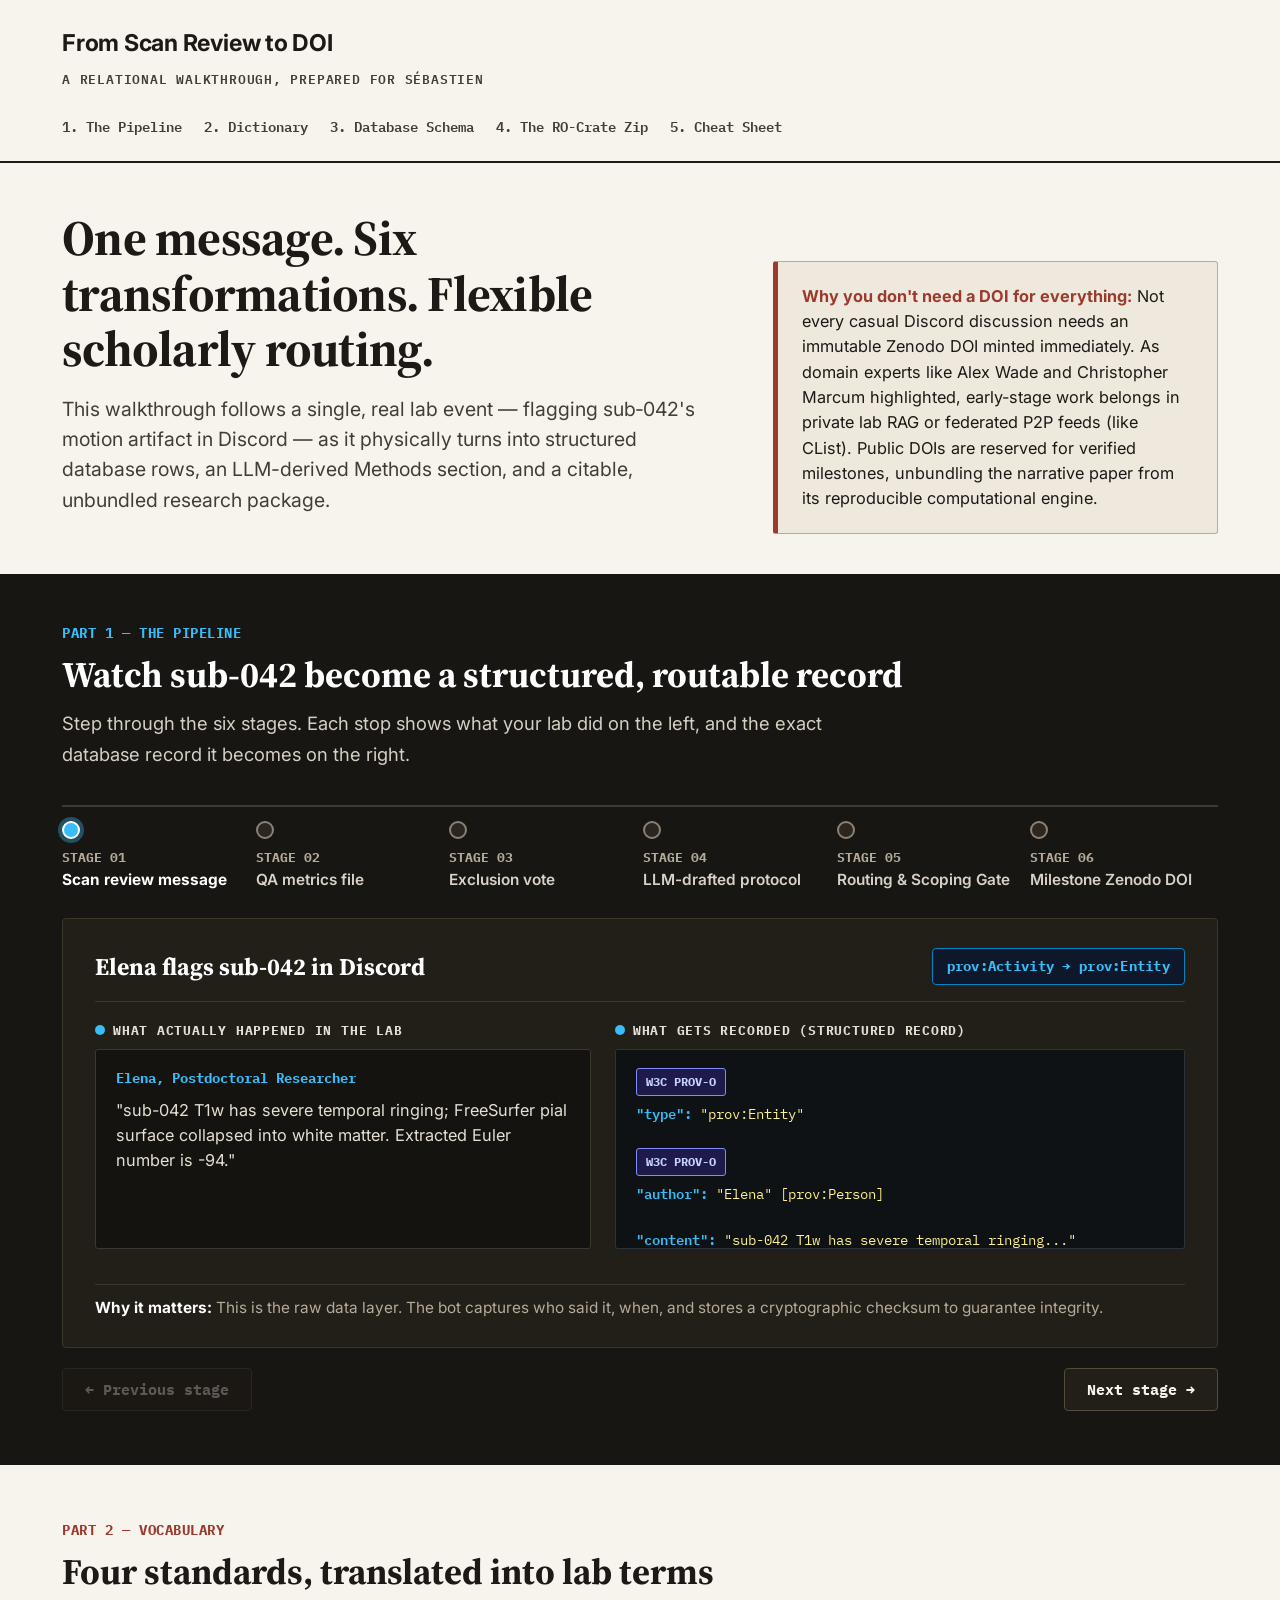
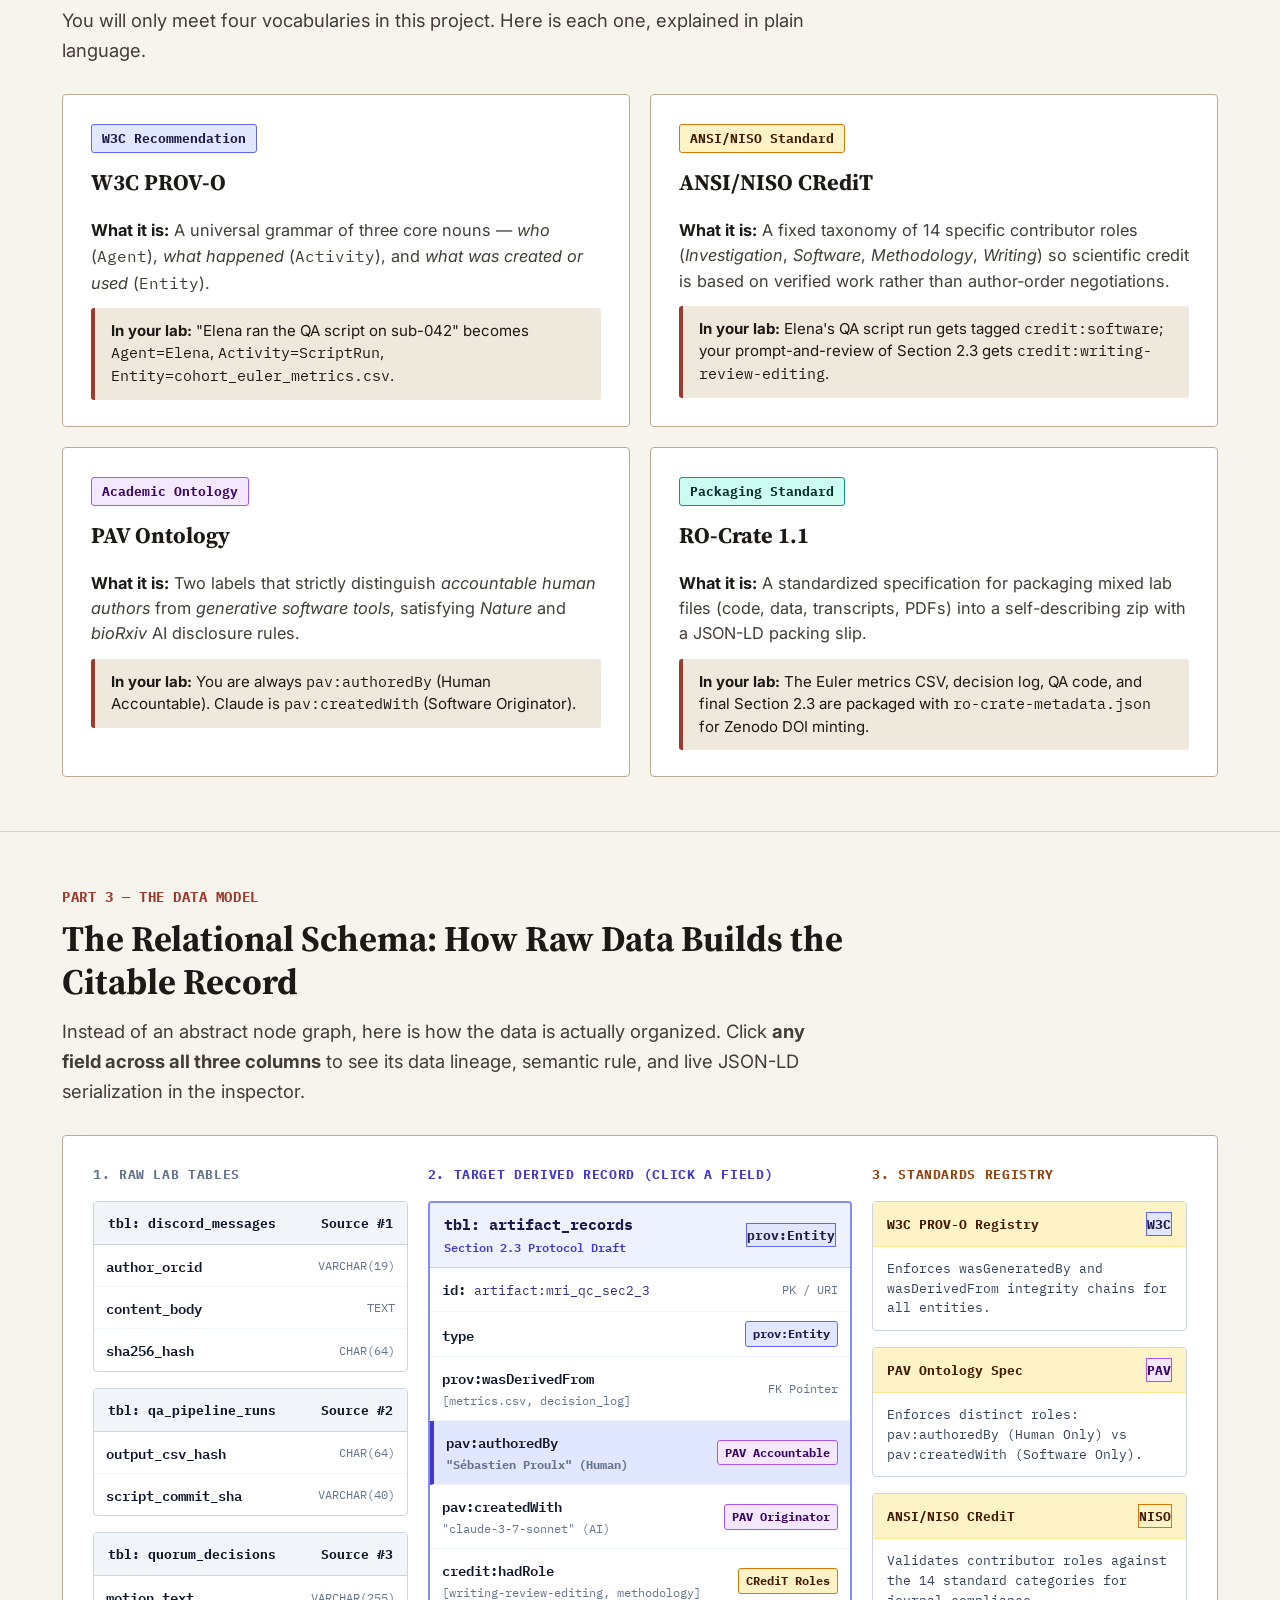
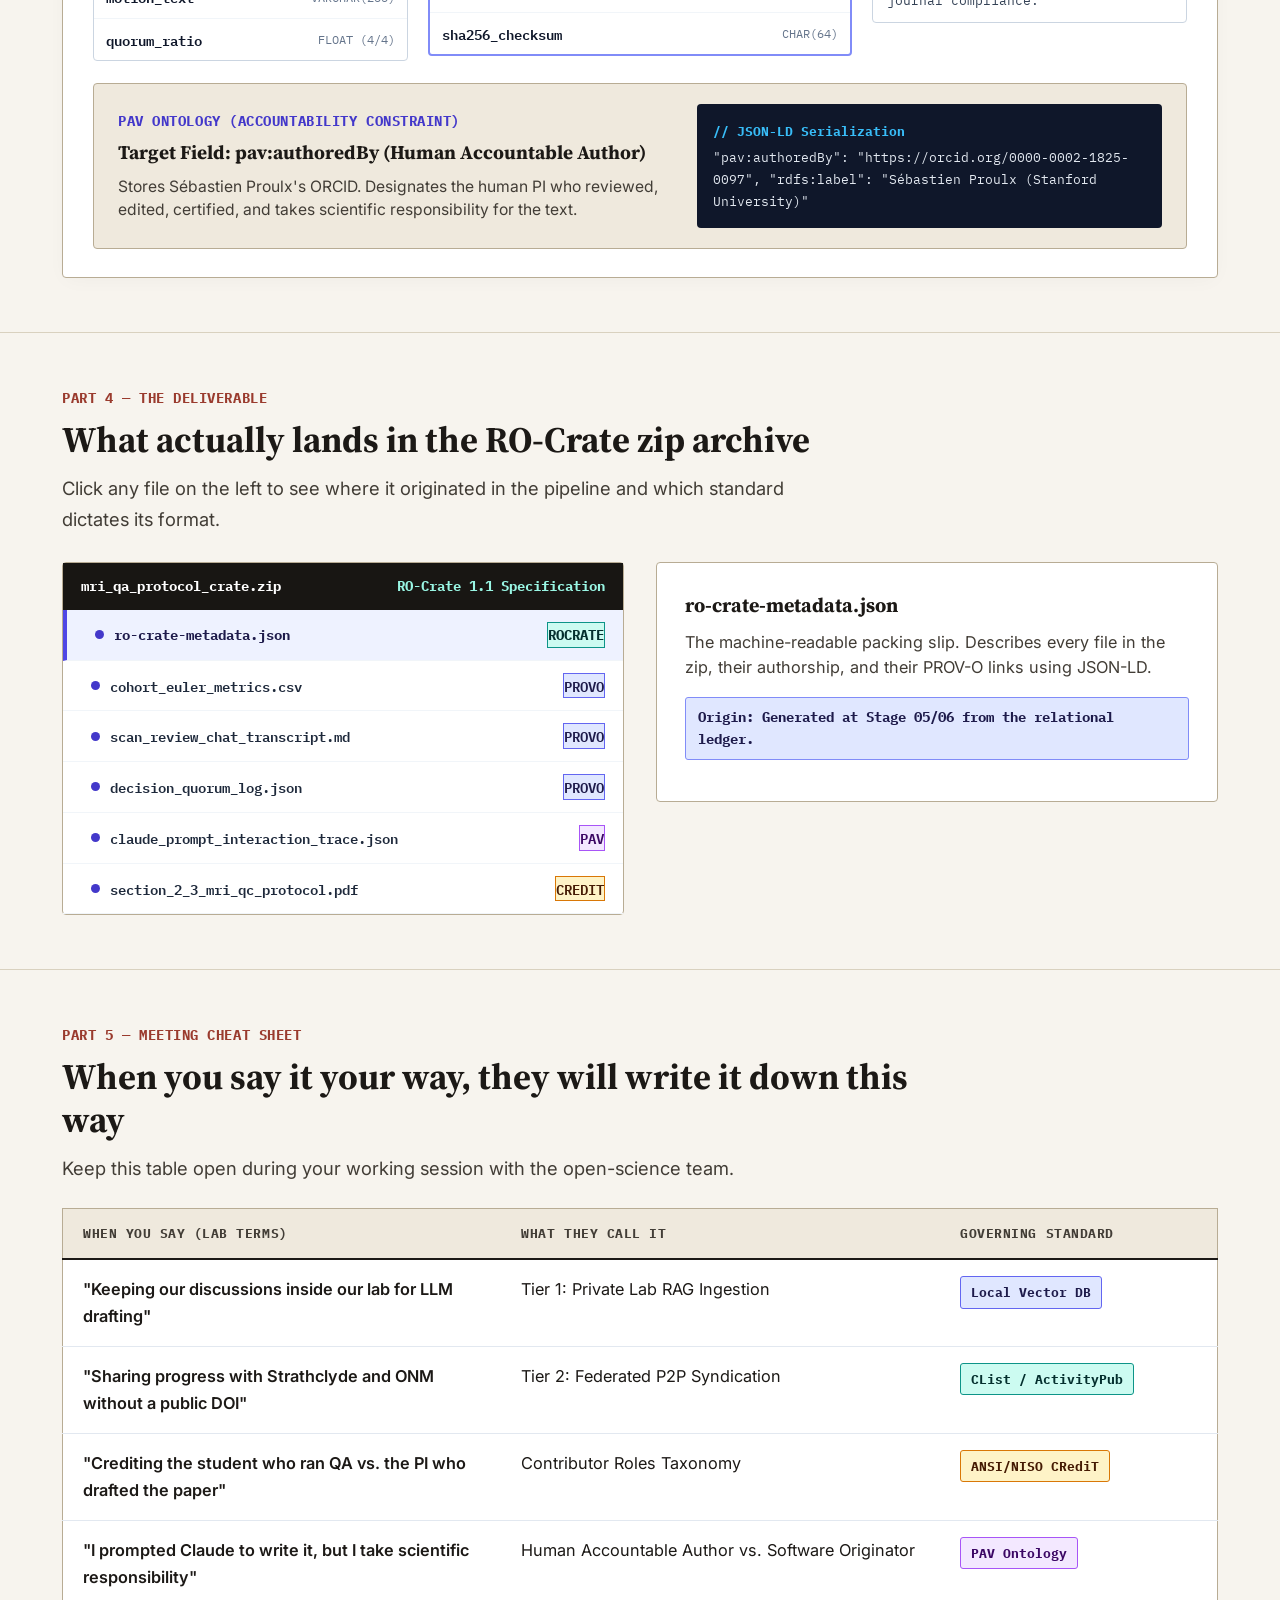
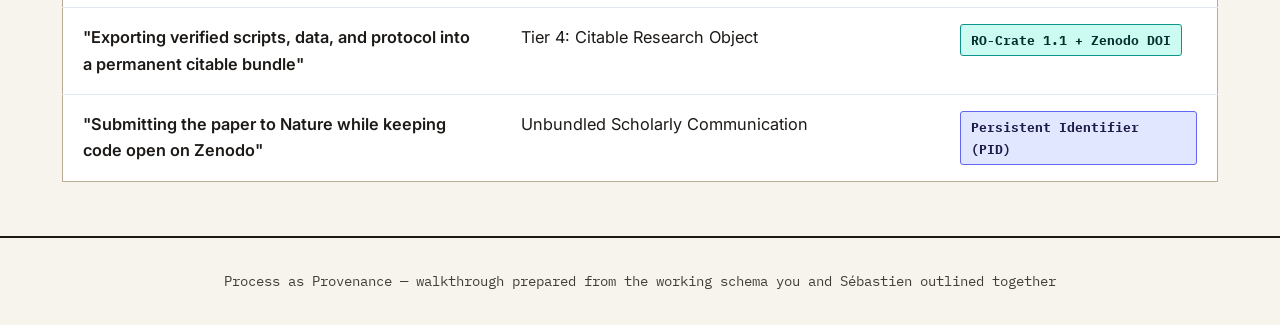
==== commit 87695307: "Revisions after discussions" ====
--- a/cheatsheet.html
+++ b/cheatsheet.html
@@ -384,7 +384,7 @@
                 </p>
             </div>
             <div class="hero-note">
-                <strong>Why you don't need a DOI for everything:</strong> Not every casual Discord discussion needs an immutable Zenodo DOI minted immediately. As domain experts highlighted, early-stage work belongs in private lab RAG or federated P2P feeds (like CList). Public DOIs are reserved for verified milestones, unbundling the narrative paper from its reproducible computational engine.
+                <strong>Why you don't need a DOI for everything:</strong> Not every casual Discord discussion needs an immutable Zenodo DOI minted immediately. As domain experts like Alex Wade and Christopher Marcum highlighted, early-stage work belongs in private lab RAG or federated P2P feeds (like CList). Public DOIs are reserved for verified milestones, unbundling the narrative paper from its reproducible computational engine.
             </div>
         </div>
     </section>
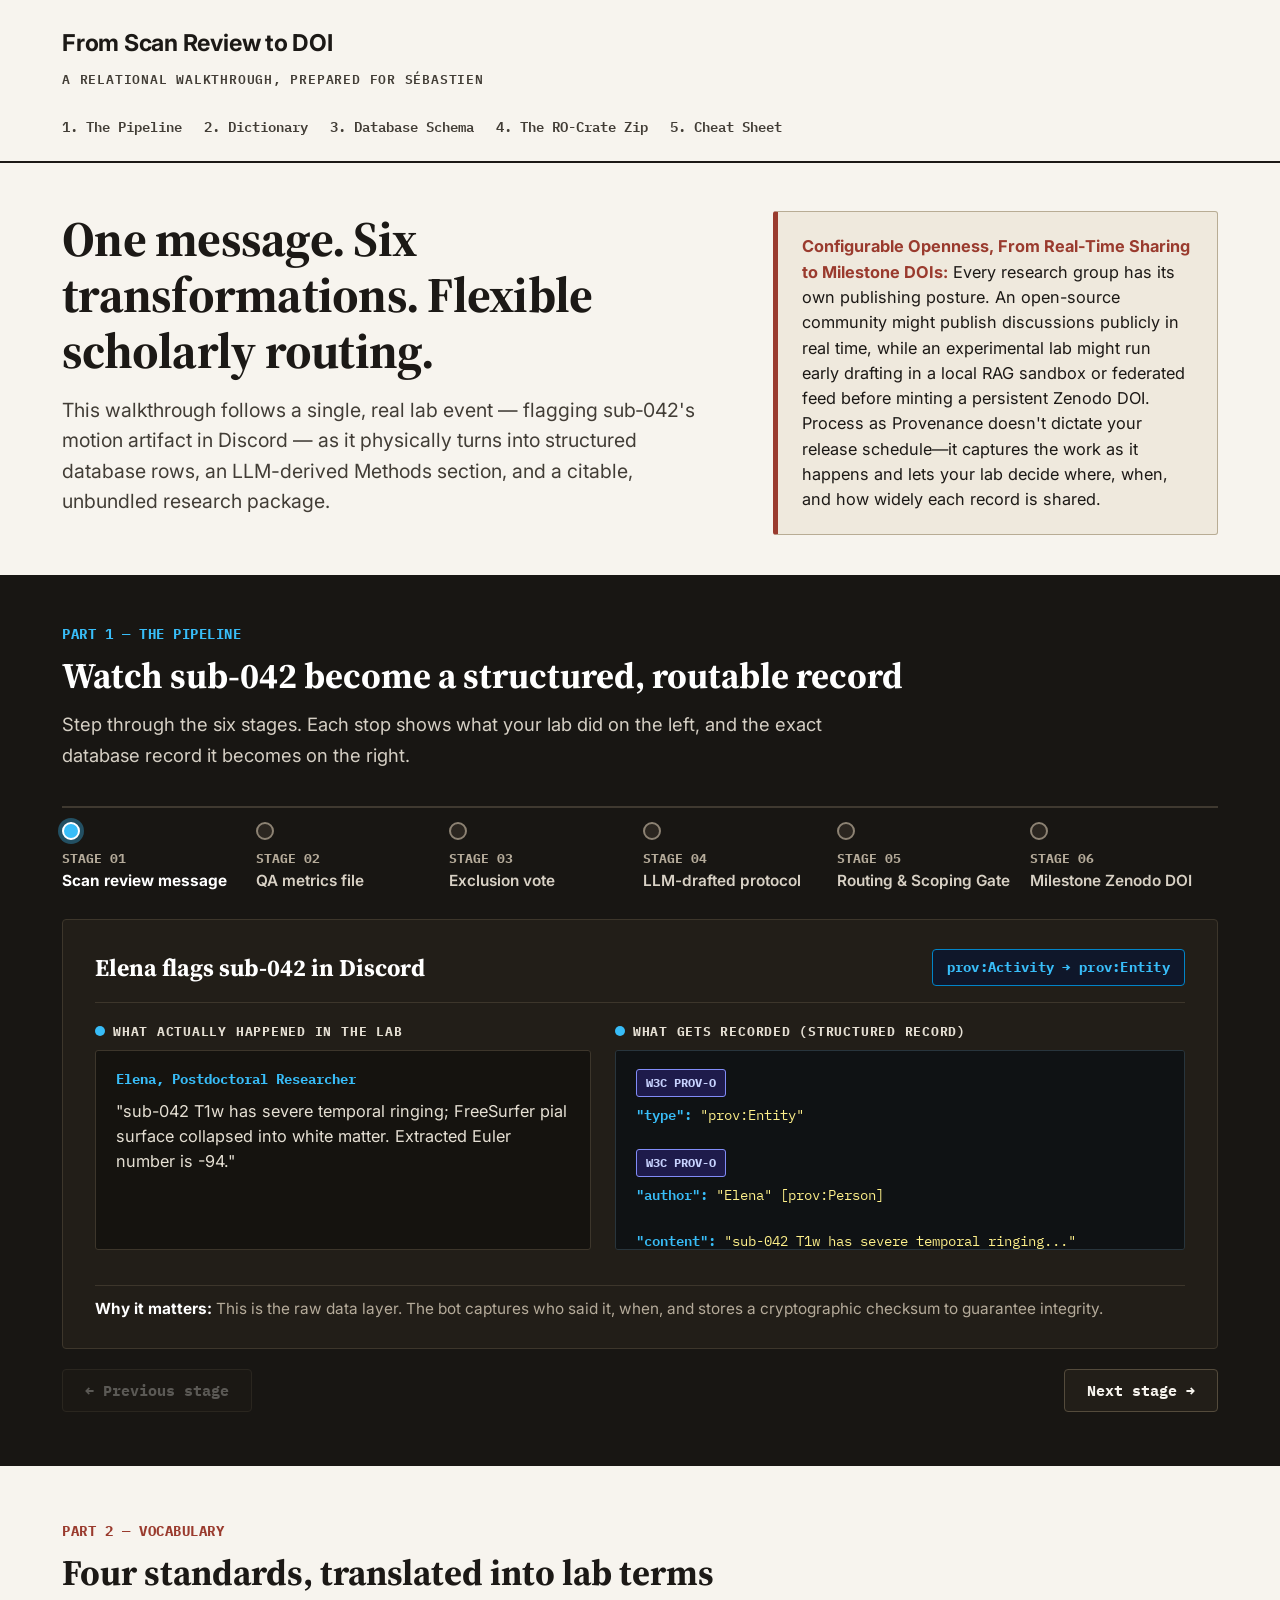
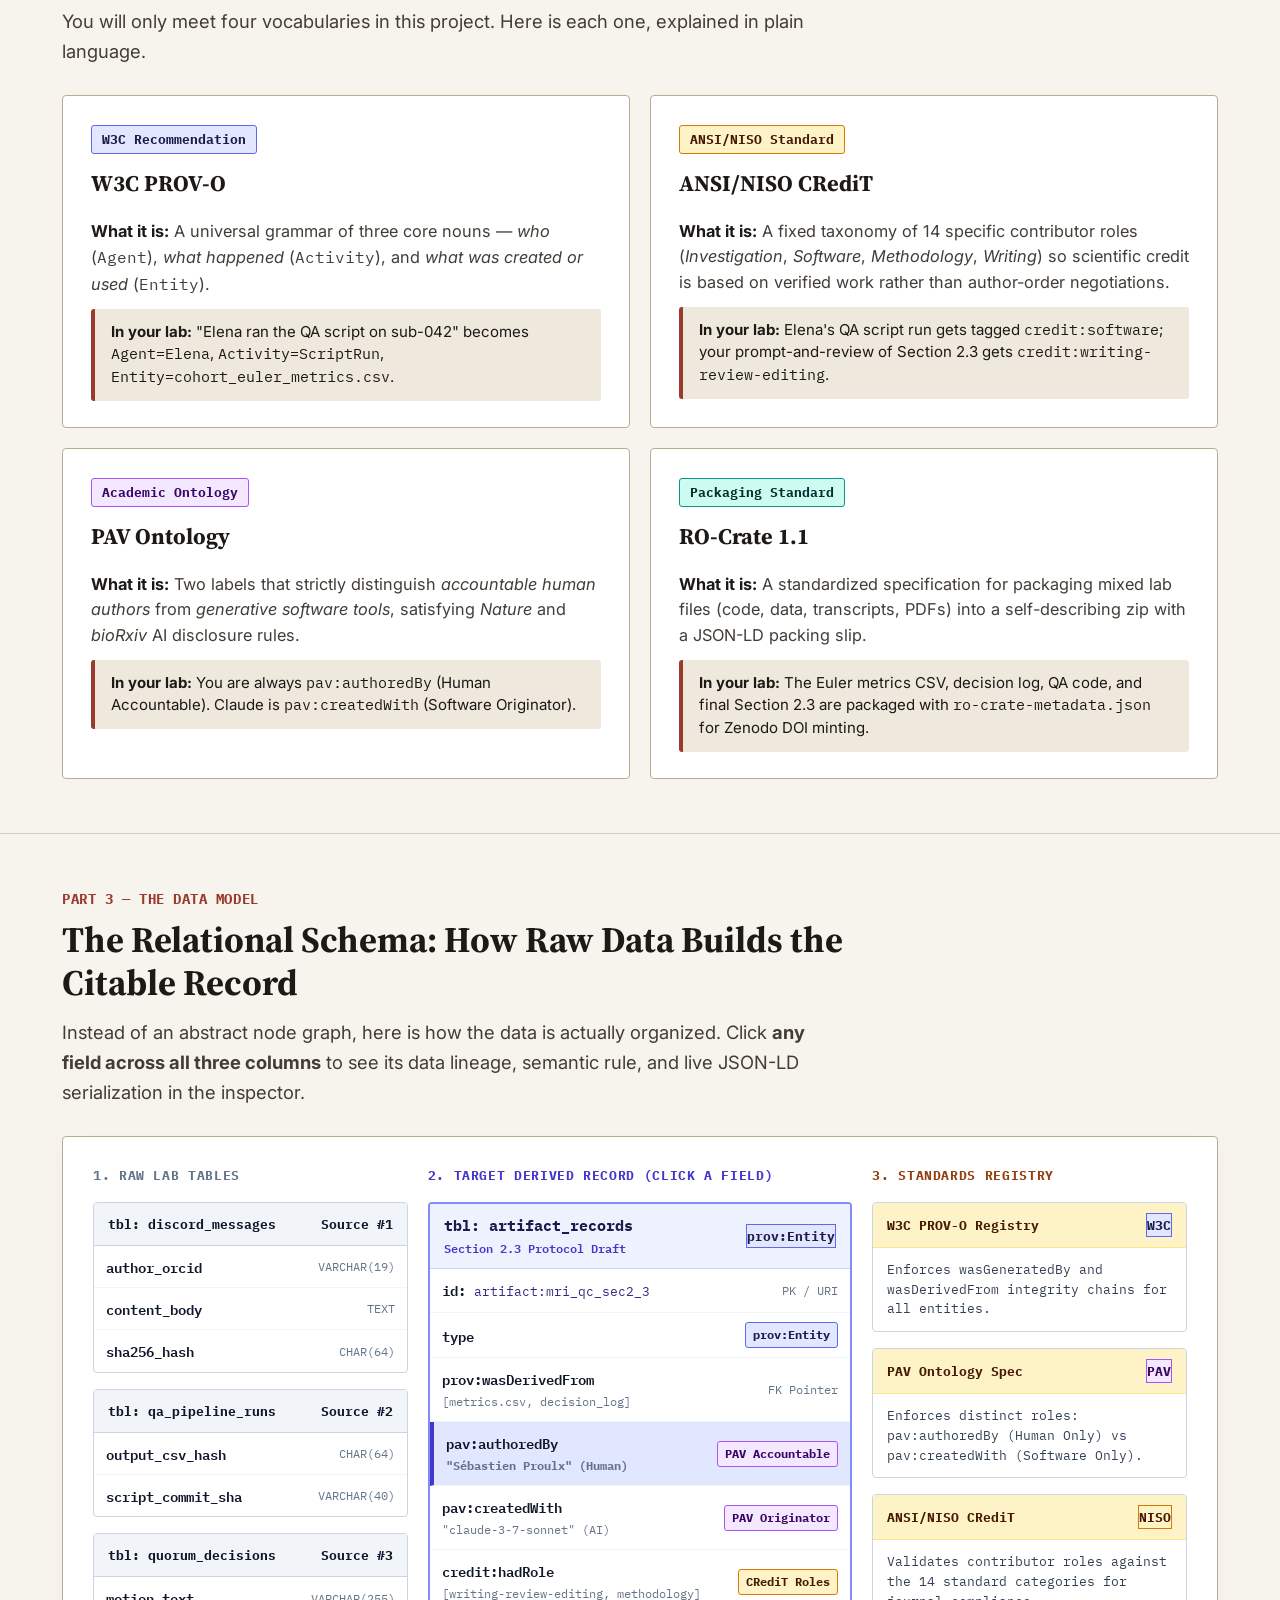
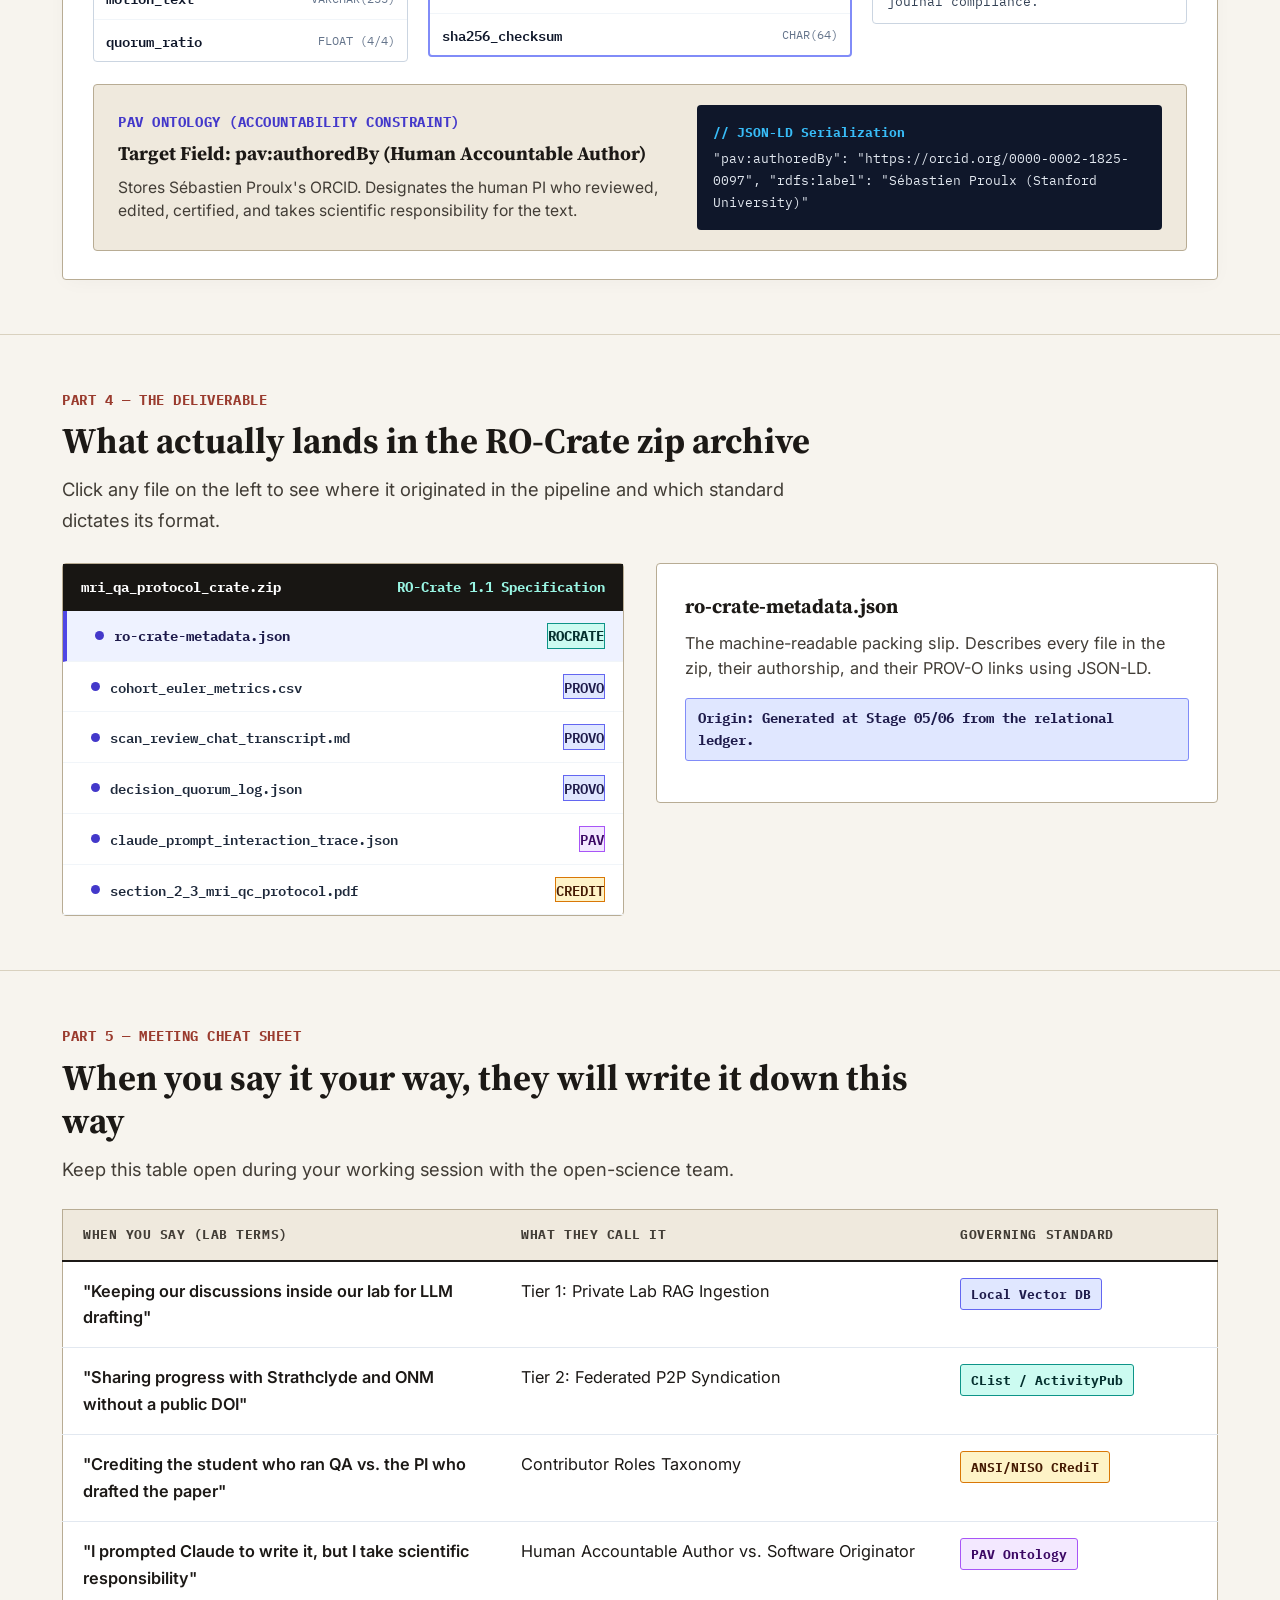
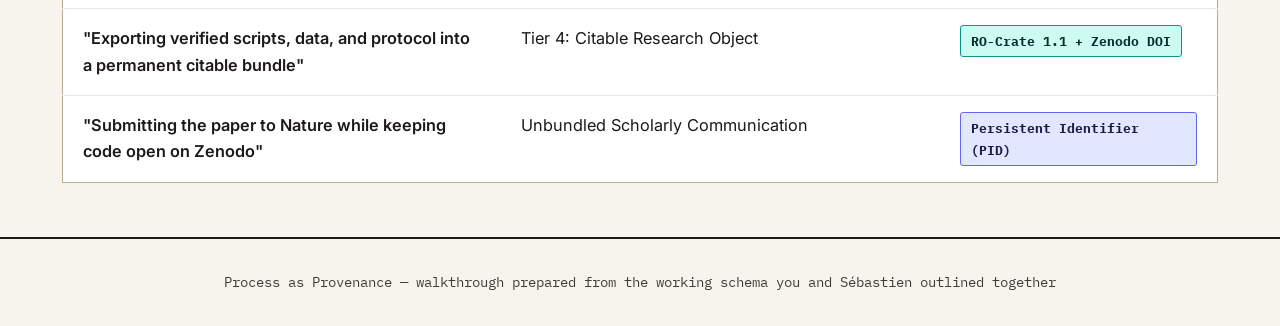
==== commit 99cf810c: "Revisions after discussions" ====
--- a/cheatsheet.html
+++ b/cheatsheet.html
@@ -355,7 +355,7 @@
 </head>
 <body>
 
-<!-- STATIC (NON-STICKY) HEADER -->
+<!-- STATIC HEADER -->
 <header class="masthead">
     <div class="wrap masthead-row">
         <div>
@@ -383,8 +383,9 @@
                     This walkthrough follows a single, real lab event — flagging sub‑042's motion artifact in Discord — as it physically turns into structured database rows, an LLM-derived Methods section, and a citable, unbundled research package.
                 </p>
             </div>
+            <!-- REVISED CALLOUT: Respects lab self-determination and pluralism -->
             <div class="hero-note">
-                <strong>Why you don't need a DOI for everything:</strong> Not every casual Discord discussion needs an immutable Zenodo DOI minted immediately. As domain experts like Alex Wade and Christopher Marcum highlighted, early-stage work belongs in private lab RAG or federated P2P feeds (like CList). Public DOIs are reserved for verified milestones, unbundling the narrative paper from its reproducible computational engine.
+                <strong>Configurable Openness, From Real-Time Sharing to Milestone DOIs:</strong> Every research group has its own publishing posture. An open-source community might publish discussions publicly in real time, while an experimental lab might run early drafting in a local RAG sandbox or federated feed before minting a persistent Zenodo DOI. Process as Provenance doesn't dictate your release schedule—it captures the work as it happens and lets your lab decide where, when, and how widely each record is shared.
             </div>
         </div>
     </section>
@@ -714,7 +715,7 @@
 
 <script>
     /* ============================================================
-       DATA: PIPELINE STAGES (UPDATED WITH TIERED ROUTING & UNBUNDLING)
+       DATA: PIPELINE STAGES
     ============================================================ */
     const stages = [
         {
@@ -784,32 +785,32 @@
         {
             num: "05",
             label: "Routing & Scoping Gate",
-            badge: "Scope Decision · Local vs. Public",
+            badge: "Scope Decision · Lab Choice",
             title: "Sébastien chooses the delivery target",
             who: "Sébastien Proulx, Principal Investigator",
-            before: `Sébastien reviews the bundle in the editorial queue. He asks: "Does this need a permanent public DOI today, or should it stay in our lab RAG for paper drafting?" He selects: Ingest to Lab RAG + Push to Consortium Feed.`,
+            before: `Sébastien reviews the bundle in the editorial queue. Based on the lab's collaboration goals, he configures how this slice of the graph will route: ingest into the internal lab RAG for drafting, syndicate to the partner consortium feed, or advance to a citable public DOI.`,
             after: [
-                { k: "type", v: '"prov:Activity (RoutingDecision)"', tag:'provo', tip:"Routing is now an explicit, recorded provenance decision." },
-                { k: "selectedScope", v: '"onm:ScopePrivateLab + onm:ScopeConsortiumFederated"', tag:'rocrate', tip:"Keeps the data accessible to lab LLMs without publishing unverified drafts to the world." },
+                { k: "type", v: '"prov:Activity (RoutingDecision)"', tag:'provo', tip:"Routing is an explicit, recorded provenance decision controlled by the team." },
+                { k: "configuredScope", v: '"onm:ScopePrivateLab + onm:ScopeConsortiumFederated"', tag:'rocrate', tip:"Decouples capture from distribution, meeting the team's chosen disclosure timeline." },
                 { k: "ragIngestionTarget", v: '"chromadb://lab-cluster:8000/collections/mri_qc"', tag:null },
                 { k: "federatedFeed", v: '"clist://stanford-neuro.clist.muu.ca/stream"', tag:null },
             ],
-            footnote: "You don't need a DOI for everything! Ingesting to your lab RAG lets you query this decision immediately, while keeping raw artifacts private until paper submission."
+            footnote: "Infrastructure, not governance: Your research team sets the release boundary. Process as Provenance supports continuous open science, consortium syndication, or staged local drafting with equal fidelity."
         },
         {
             num: "06",
             label: "Milestone Zenodo DOI",
-            badge: "Optional High-Water Mark · DataCite DOI",
-            title: "Zenodo seals the final citable package",
-            who: "Triggered only upon formal paper submission or protocol milestone",
-            before: `When the manuscript is finalized for submission to Nature Neuroscience, Sébastien hits "Publish Milestone RO-Crate". The complete bundle, decision logs, and metrics CSV are sealed and minted on Zenodo.`,
+            badge: "Public Deposition · DataCite DOI",
+            title: "Zenodo seals the citable package",
+            who: "Triggered whenever the lab or community elects to mint a public milestone",
+            before: `When the research team elects to release their protocol or paper milestone, Sébastien authorizes public export. The bundle, decision logs, code, and metrics CSV are sealed and minted on Zenodo.`,
             after: [
                 { k: "doi", v: '"10.5281/zenodo.10984210"', tag:null },
                 { k: "citationLink", v: '"Proulx et al., 2026 (Zenodo RO-Crate 1.1)"', tag:'rocrate', tip:"Paste this link into your paper's Data & Code Availability section." },
                 { k: "publisher", v: '"Zenodo / DataCite"', tag:null },
                 { k: "unbundledScience", v: '"Narrative in Journal; Computations on Zenodo"', tag:null },
             ],
-            footnote: "This is where science unbundles: your narrative paper goes to a traditional journal for career credit, while the citable Zenodo RO-Crate proves your computational rigor."
+            footnote: "Unbundling science: your narrative manuscript proceeds through traditional or open journal peer review, while the citable Zenodo RO-Crate permanently anchors the computational foundation."
         },
     ];
 
@@ -1037,7 +1038,7 @@
     treeDetail.innerHTML = `<h4>${files[0].name}</h4><p>${files[0].desc}</p><div class="std-line">Origin: ${files[0].origin}</div>`;
 
     /* ============================================================
-       PART 5: CHEAT SHEET TABLE (UPDATED)
+       PART 5: CHEAT SHEET TABLE
     ============================================================ */
     const cheatRows = [
         { lab:"Keeping our discussions inside our lab for LLM drafting", them:"Tier 1: Private Lab RAG Ingestion", std:"Local Vector DB", cls:"chip-provo" },
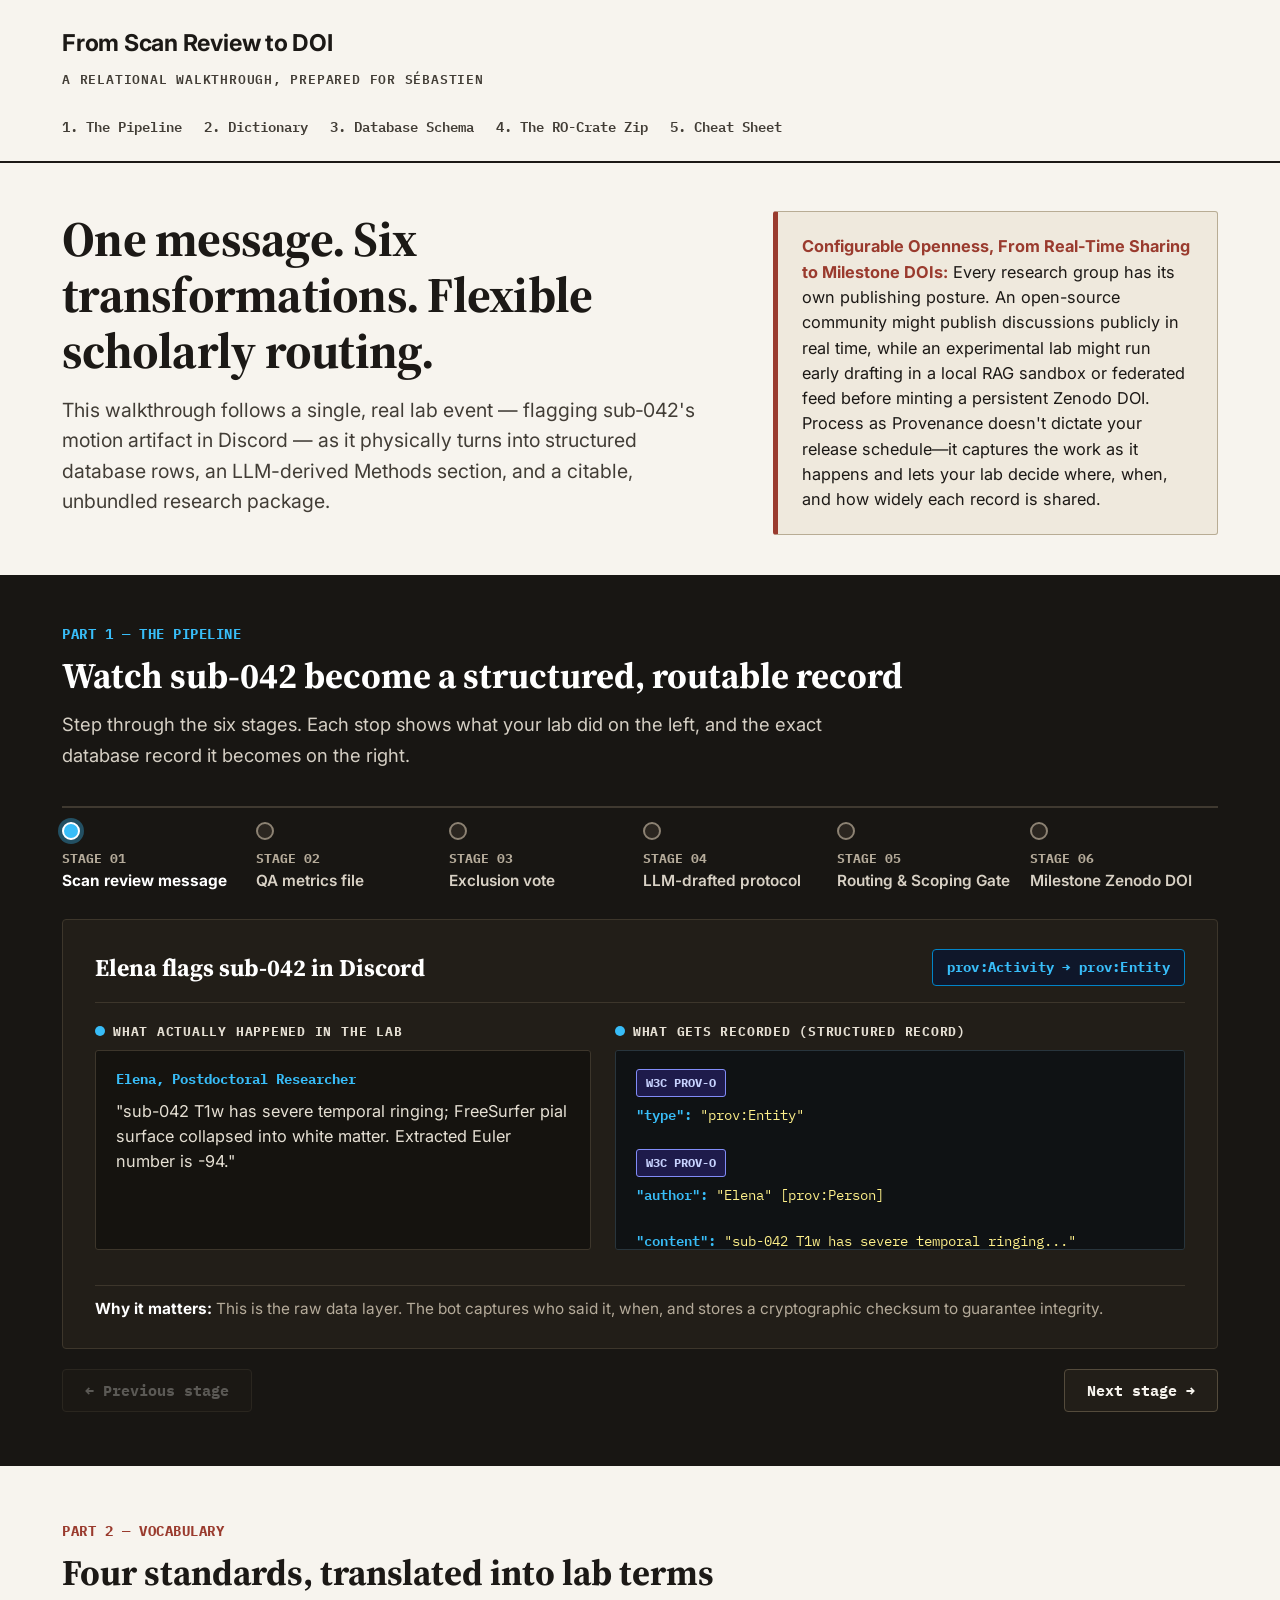
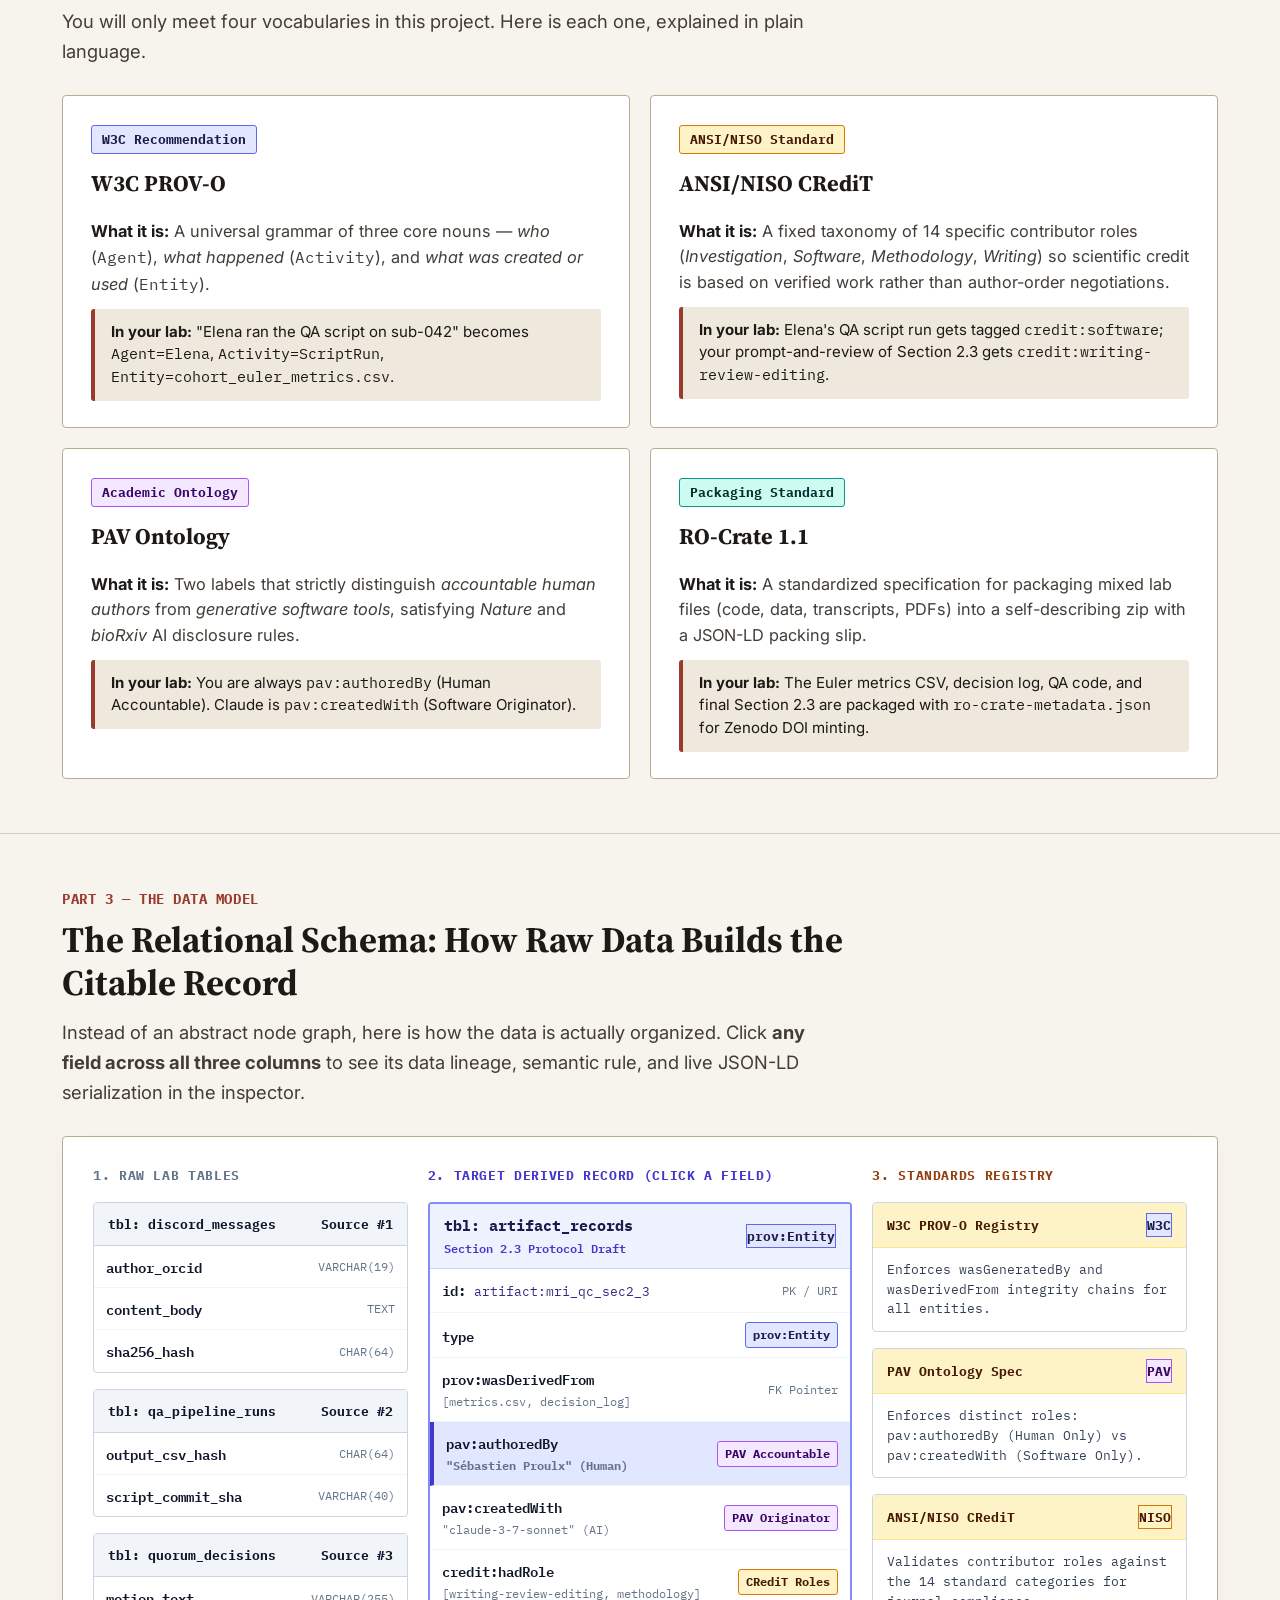
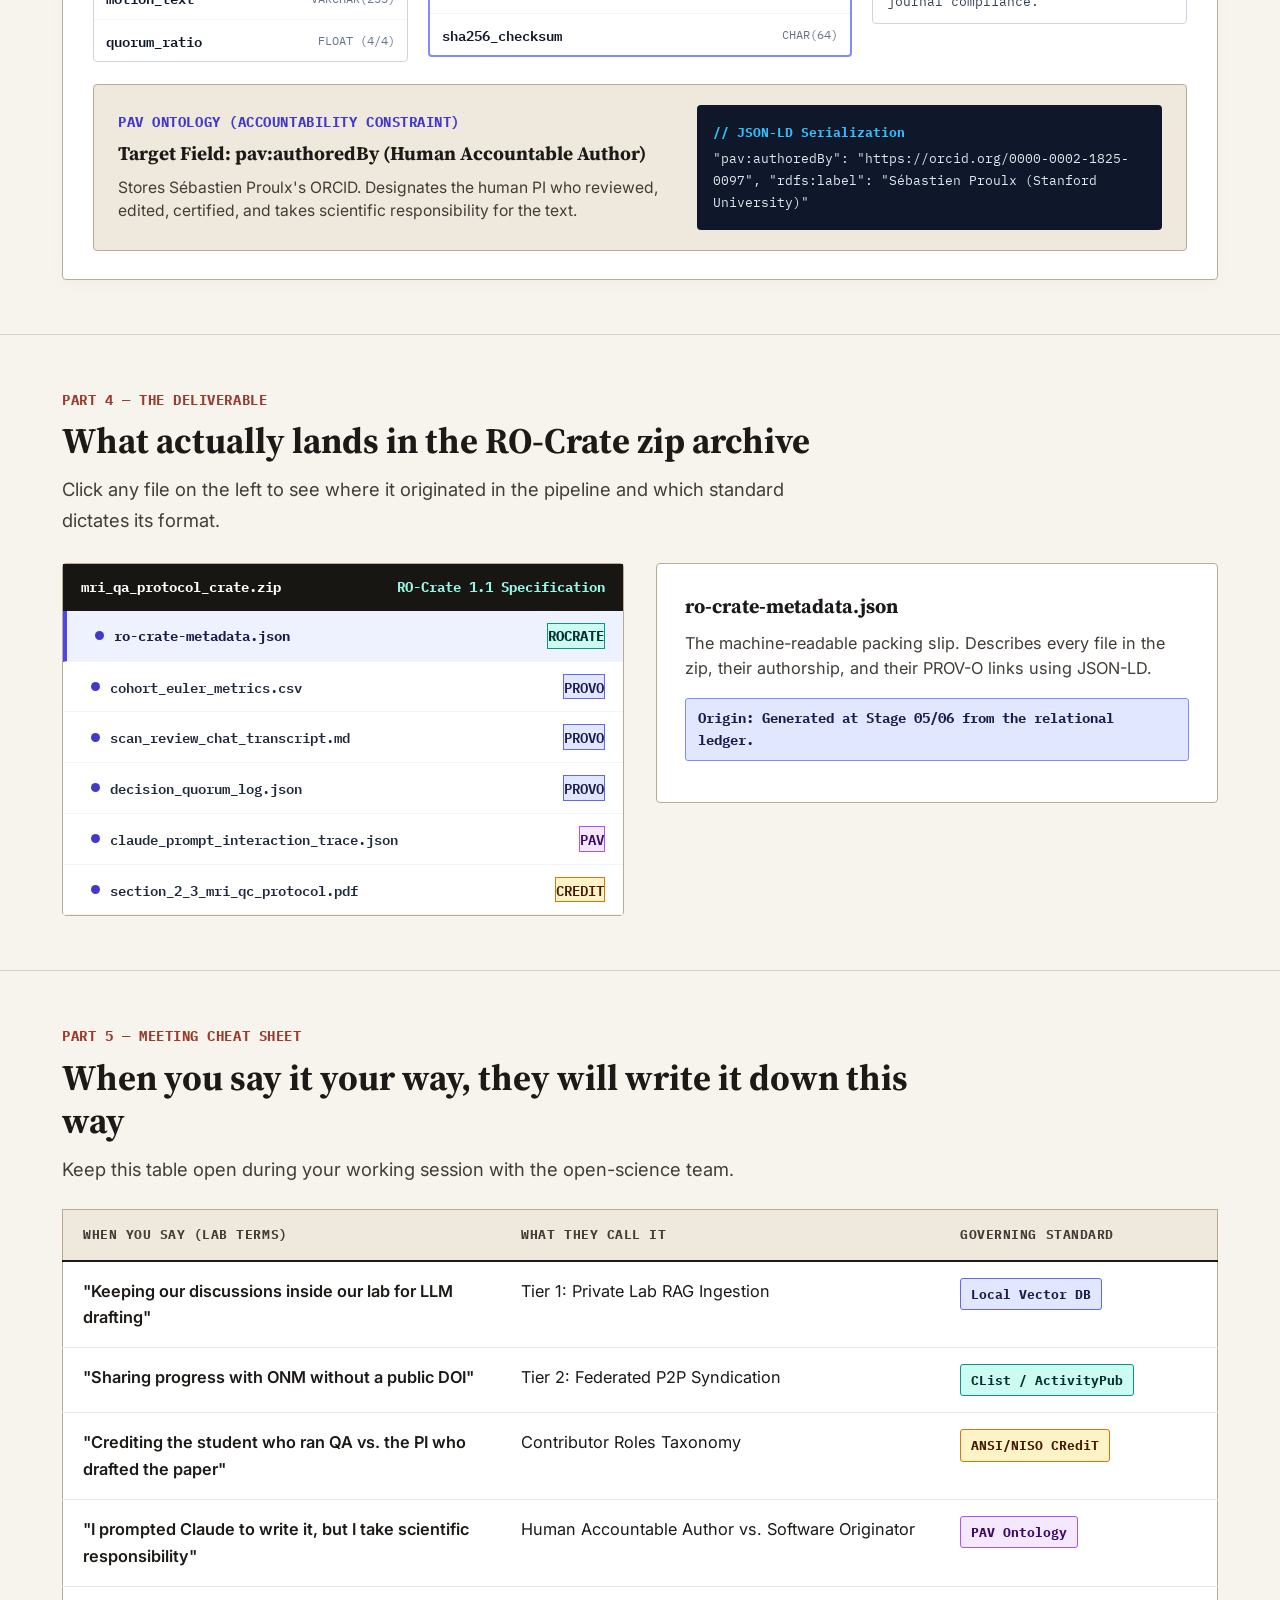
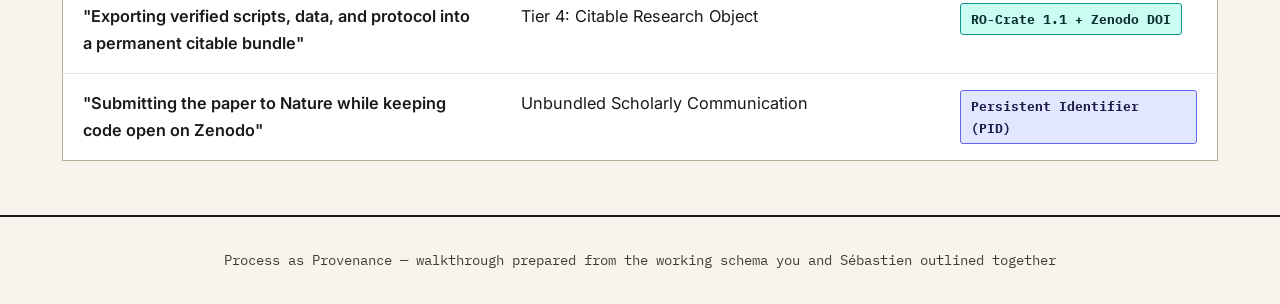
==== commit 44059b79: "Parsing transcripts to embed evolved thinking was a little over eager to shape partnerships that hav" ====
--- a/cheatsheet.html
+++ b/cheatsheet.html
@@ -1042,7 +1042,7 @@
     ============================================================ */
     const cheatRows = [
         { lab:"Keeping our discussions inside our lab for LLM drafting", them:"Tier 1: Private Lab RAG Ingestion", std:"Local Vector DB", cls:"chip-provo" },
-        { lab:"Sharing progress with Strathclyde and ONM without a public DOI", them:"Tier 2: Federated P2P Syndication", std:"CList / ActivityPub", cls:"chip-rocrate" },
+        { lab:"Sharing progress with ONM without a public DOI", them:"Tier 2: Federated P2P Syndication", std:"CList / ActivityPub", cls:"chip-rocrate" },
         { lab:"Crediting the student who ran QA vs. the PI who drafted the paper", them:"Contributor Roles Taxonomy", std:"ANSI/NISO CRediT", cls:"chip-credit" },
         { lab:"I prompted Claude to write it, but I take scientific responsibility", them:"Human Accountable Author vs. Software Originator", std:"PAV Ontology", cls:"chip-pav" },
         { lab:"Exporting verified scripts, data, and protocol into a permanent citable bundle", them:"Tier 4: Citable Research Object", std:"RO-Crate 1.1 + Zenodo DOI", cls:"chip-rocrate" },
